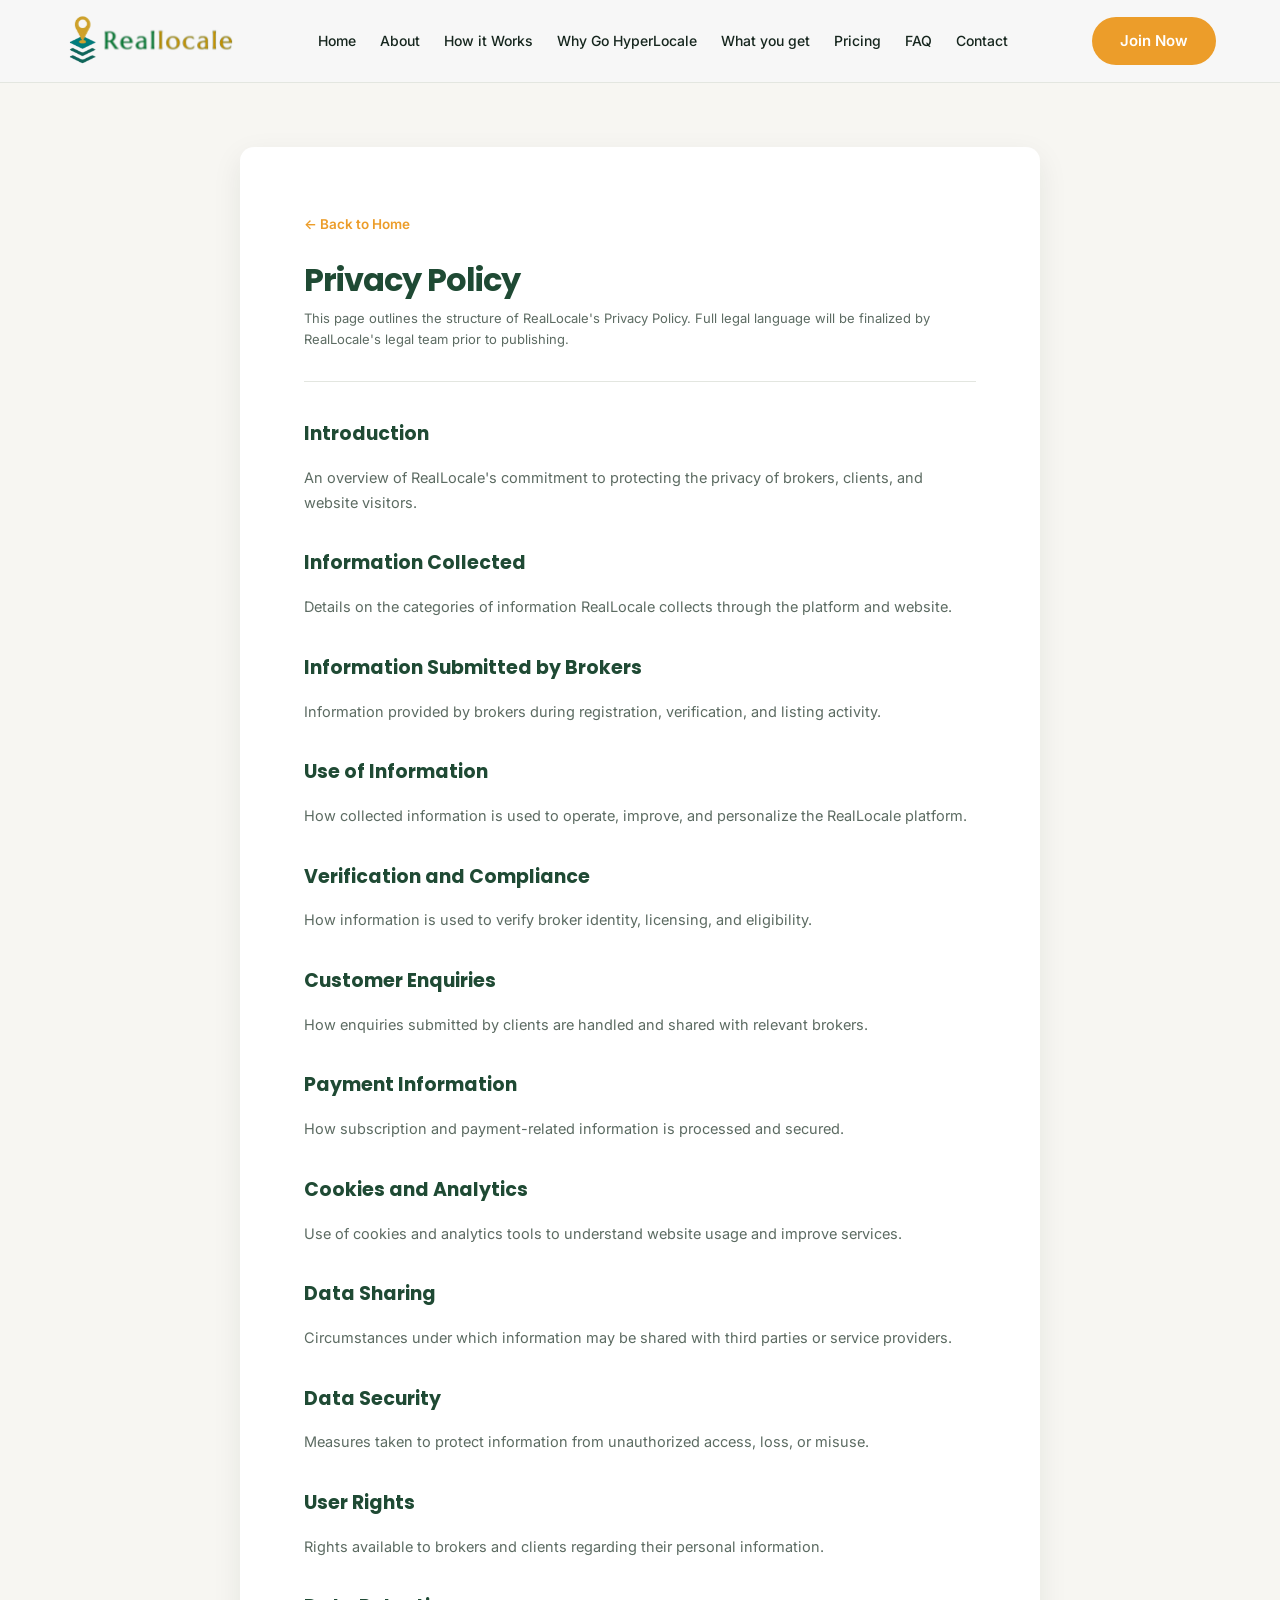
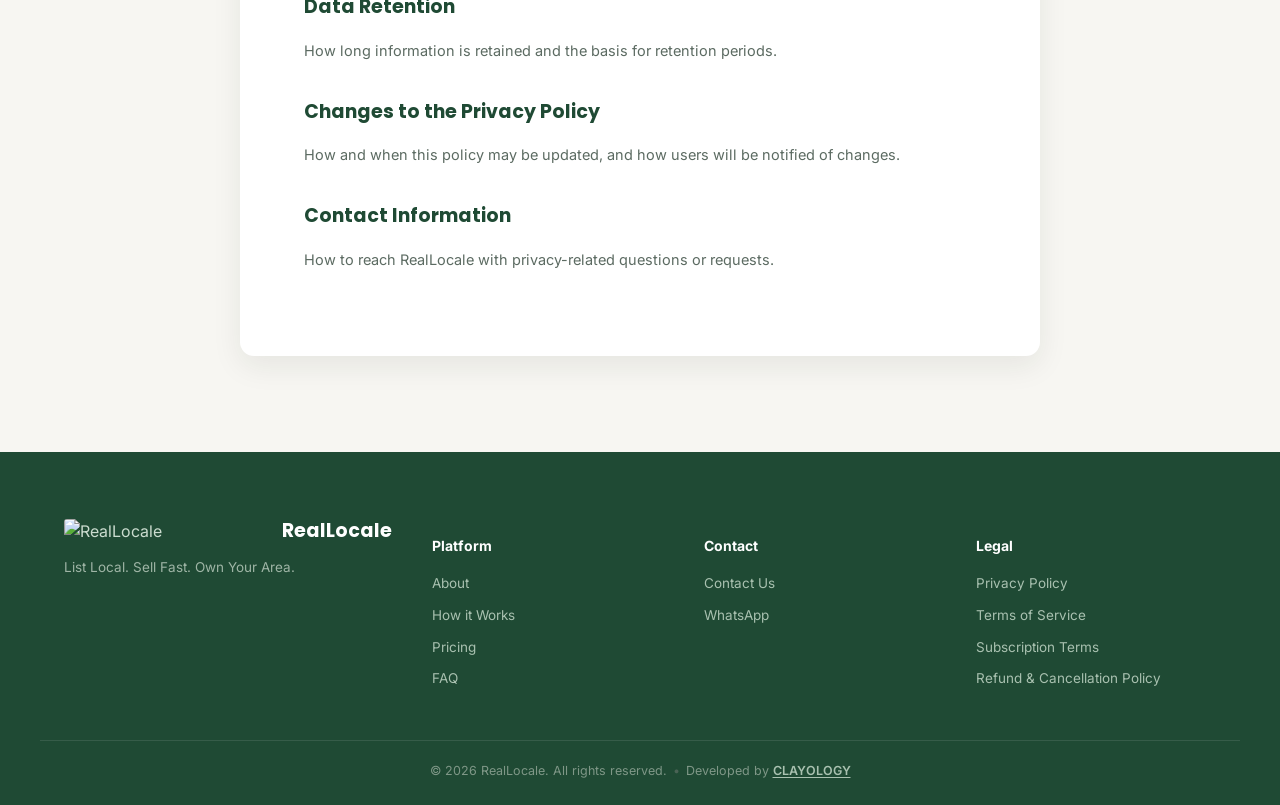
==== privacy-policy.html @ 323b7970 "add" ====
<!DOCTYPE html>
<html lang="en">

<head>
  <meta charset="UTF-8" />
  <meta name="viewport" content="width=device-width, initial-scale=1.0" />
  <title>Privacy Policy — RealLocale</title>
  <link rel="icon" href="assets/logo-mark.png" />
  <link rel="preconnect" href="https://fonts.googleapis.com">
  <link rel="preconnect" href="https://fonts.gstatic.com" crossorigin>
  <link
    href="https://fonts.googleapis.com/css2?family=Poppins:wght@500;600;700;800&family=Inter:wght@400;500;600;700&display=swap"
    rel="stylesheet">
  <link rel="stylesheet" href="css/style.css" />
</head>

<body>

  <header class="site-header">
    <div class="container header-inner">
      <a href="index.html" class="logo">
        <img src="assets/logo-mark.svg" alt="RealLocale" />
      </a>

      <nav class="main-nav" id="mainNav">
        <a href="index.html">Home</a>
        <a href="index.html#about">About</a>
        <a href="index.html#how-it-works">How it Works</a>
        <a href="index.html#why-hyperlocale">Why Go HyperLocale</a>
        <a href="index.html#what-you-get">What you get</a>
        <a href="index.html#pricing">Pricing</a>
        <a href="index.html#faq">FAQ</a>
        <a href="index.html#contact">Contact</a>
      </nav>

      <div class="header-actions">
        <a href="index.html#lead-form" class="btn btn-primary">Join Now</a>
        <button class="nav-toggle" id="navToggle" aria-label="Toggle menu">
          <span></span><span></span><span></span>
        </button>
      </div>
    </div>
  </header>

  <section class="legal-page">
    <div class="container">
      <a href="index.html" class="legal-back">← Back to Home</a>
      <h1>Privacy Policy</h1>
      <p class="updated">This page outlines the structure of RealLocale's Privacy Policy. Full legal language will be
        finalized by RealLocale's legal team prior to publishing.</p>

      <h2>Introduction</h2>
      <p>An overview of RealLocale's commitment to protecting the privacy of brokers, clients, and website visitors.</p>

      <h2>Information Collected</h2>
      <p>Details on the categories of information RealLocale collects through the platform and website.</p>

      <h2>Information Submitted by Brokers</h2>
      <p>Information provided by brokers during registration, verification, and listing activity.</p>

      <h2>Use of Information</h2>
      <p>How collected information is used to operate, improve, and personalize the RealLocale platform.</p>

      <h2>Verification and Compliance</h2>
      <p>How information is used to verify broker identity, licensing, and eligibility.</p>

      <h2>Customer Enquiries</h2>
      <p>How enquiries submitted by clients are handled and shared with relevant brokers.</p>

      <h2>Payment Information</h2>
      <p>How subscription and payment-related information is processed and secured.</p>

      <h2>Cookies and Analytics</h2>
      <p>Use of cookies and analytics tools to understand website usage and improve services.</p>

      <h2>Data Sharing</h2>
      <p>Circumstances under which information may be shared with third parties or service providers.</p>

      <h2>Data Security</h2>
      <p>Measures taken to protect information from unauthorized access, loss, or misuse.</p>

      <h2>User Rights</h2>
      <p>Rights available to brokers and clients regarding their personal information.</p>

      <h2>Data Retention</h2>
      <p>How long information is retained and the basis for retention periods.</p>

      <h2>Changes to the Privacy Policy</h2>
      <p>How and when this policy may be updated, and how users will be notified of changes.</p>

      <h2>Contact Information</h2>
      <p>How to reach RealLocale with privacy-related questions or requests.</p>
    </div>
  </section>

  <footer class="site-footer">
    <div class="container footer-grid">
      <div class="footer-brand">
        <div class="footer-brand-mark"><img src="assets/logo-mark.png" alt="RealLocale"
            class="footer-logo" /><span>RealLocale</span></div>
        <p>List Local. Sell Fast. Own Your Area.</p>
      </div>
      <div class="footer-col">
        <h4>Platform</h4>
        <a href="index.html#about">About</a>
        <a href="index.html#how-it-works">How it Works</a>
        <a href="index.html#pricing">Pricing</a>
        <a href="index.html#faq">FAQ</a>
      </div>
      <div class="footer-col">
        <h4>Contact</h4>
        <a href="index.html#contact">Contact Us</a>
        <a href="https://wa.me/" target="_blank" rel="noopener">WhatsApp</a>
      </div>
      <div class="footer-col">
        <h4>Legal</h4>
        <a href="privacy-policy.html">Privacy Policy</a>
        <a href="terms-of-service.html">Terms of Service</a>
        <a href="subscription-terms.html">Subscription Terms</a>
        <a href="refund-cancellation.html">Refund &amp; Cancellation Policy</a>
      </div>
    </div>
    <div class="container footer-bottom">
      <p>© 2026 RealLocale. All rights reserved.</p>
      <p class="dev-credit">Developed by <a href="https://www.clayologyworks.in" target="_blank"
          rel="noopener">CLAYOLOGY</a></p>
    </div>
  </footer>

  <script src="js/script.js"></script>
</body>

</html>
---- css/style.css ----
/* ===== Tokens ===== */
:root {
  --green-dark: #1f4a34;
  --green: #2e6b4a;
  --green-light: #5a9e7a;
  --gold: #ec9d2a;
  --gold-light: #e8b93a;
  --cream: #f7f6f2;
  --white: #ffffff;
  --text: #16261e;
  --muted: #5c6b62;
  --border: #e3e6e0;
  --radius: 14px;
  --shadow: 0 10px 30px rgba(22, 38, 30, 0.08);
  --font-head: 'Poppins', sans-serif;
  --font-body: 'Inter', sans-serif;
}

*,
*::before,
*::after {
  box-sizing: border-box;
}

html {
  scroll-behavior: smooth;
}

body {
  margin: 0;
  font-family: var(--font-body);
  color: var(--text);
  background: var(--white);
  line-height: 1.6;
}

img {
  max-width: 100%;
  display: block;
}

a {
  text-decoration: none;
  color: inherit;
}

ul {
  list-style: none;
  margin: 0;
  padding: 0;
}

h1,
h2,
h3 {
  font-family: var(--font-head);
  line-height: 1.25;
  margin: 0 0 16px;
  font-weight: 700;
}

p {
  margin: 0 0 12px;
}

.container {
  width: 100%;
  max-width: 1200px;
  margin: 0 auto;
  padding: 0 24px;
}

.text-gold {
  color: var(--gold);
}

/* ===== Buttons ===== */
.btn {
  display: inline-flex;
  align-items: center;
  justify-content: center;
  padding: 10px 26px;
  border-radius: 999px;
  font-weight: 600;
  font-size: 15px;
  cursor: pointer;
  border: 2px solid transparent;
  transition: all .2s ease;
  white-space: nowrap;
  font-family: var(--font-body);
}

.btn-primary {
  background: var(--gold);
  color: var(--white);
}

.btn-primary:hover {
  background: var(--gold-light);
  transform: translateY(-2px);
}

.btn-outline-light {
  border-color: rgba(255, 255, 255, .5);
  color: #fff;
}

.btn-outline-light:hover {
  background: rgba(255, 255, 255, .12);
}

.btn-outline-dark {
  border-color: var(--green-dark);
  color: var(--green-dark);
}

.btn-outline-dark:hover {
  background: var(--green-dark);
  color: #fff;
}

.btn.full {
  width: 100%;
}

/* ===== Header ===== */
.site-header {
  position: sticky;
  top: 0;
  z-index: 100;
  background: rgb(247 247 247);
  backdrop-filter: blur(10px);
  border-bottom: 1px solid var(--border);
}


.stars {
  color: var(--gold);
  letter-spacing: 2px;
  font-size: 19px;
}

.rating {
  display: flex;
  align-items: center;
  gap: 10px;
  font-size: 13.5px;
  color: var(--text-muted);
}

.header-inner {
  display: flex;
  align-items: center;
  justify-content: space-between;
  padding: 14px 24px;
  gap: 20px;
}

.logo {
  display: flex;
  align-items: center;
  gap: 10px;
}

.logo img {
  width: 170px;
}

.logo span {
  font-family: var(--font-head);
  font-weight: 700;
  font-size: 20px;
  color: var(--green-dark);
}

.main-nav {
  display: flex;
  gap: 24px;
  flex-wrap: wrap;
}

.main-nav a {
  font-size: 14px;
  font-weight: 500;
  color: var(--text);
  transition: color .2s;
}

.main-nav a:hover {
  color: var(--gold);
}

.header-actions {
  display: flex;
  align-items: center;
  gap: 16px;
}

.nav-toggle {
  display: none;
  flex-direction: column;
  gap: 5px;
  background: none;
  border: none;
  cursor: pointer;
  padding: 6px;
}

.nav-toggle span {
  width: 24px;
  height: 2px;
  background: var(--green-dark);
  border-radius: 2px;
}

/* ===== Hero ===== */
.hero {
  background: linear-gradient(135deg, var(--green-dark) 0%, var(--green) 60%, var(--green-light) 130%);
  color: #fff;
  padding: 72px 0 90px;
  overflow: hidden;
}

.hero-inner {
  display: grid;
  grid-template-columns: 1.1fr .9fr;
  gap: 56px;
  align-items: center;
}

.badge {
  display: inline-block;
  background: rgba(209, 160, 19, .16);
  color: var(--gold-light);
  border: 1px solid rgba(209, 160, 19, .4);
  padding: 8px 16px;
  border-radius: 999px;
  font-size: 13px;
  font-weight: 600;
  margin-bottom: 20px;
}

.hero h1 {
  font-size: 44px;
  font-weight: 800;
  color: #fff;
  margin-bottom: 20px;
}

.hero-lead {
  font-size: 16.5px;
  color: #e4ecE7;
  margin-bottom: 10px;
}

.hero-sub {
  font-size: 14.5px;
  color: #c4d3c9;
  margin-bottom: 22px;
}

.hero-points {
  display: flex;
  flex-wrap: wrap;
  gap: 16px 24px;
  margin-top: 19px;
  margin-bottom: 32px;
}

.hero-points li {
  display: flex;
  align-items: center;
  gap: 10px;
  font-size: 14px;
  color: #dbe8de;
}

.check {
  width: 20px;
  height: 20px;
  flex-shrink: 0;
  background: var(--gold);
  color: #fff;
  border-radius: 50%;
  display: flex;
  align-items: center;
  justify-content: center;
  font-size: 12px;
  font-weight: 700;
}

.hero-cta {
  display: flex;
  gap: 16px;
  flex-wrap: wrap;
  margin-bottom: 26px;
}

/* Hero visual */
.hero-visual {
  display: flex;
  justify-content: center;
}

.zone-card {
  position: relative;
  width: 340px;
  height: 340px;
  display: flex;
  align-items: center;
  justify-content: center;
}

.zone-ring {
  position: absolute;
  border: 2px dashed rgba(232, 185, 58, .5);
  border-radius: 50%;
}

@keyframes spin {
  from {
    transform: rotate(0deg);
  }

  to {
    transform: rotate(360deg);
  }
}

@keyframes spin-reverse {
  from {
    transform: rotate(0deg);
  }

  to {
    transform: rotate(-360deg);
  }
}

.ring-1 {
  width: 340px;
  height: 340px;
  animation: spin 30s linear infinite;
}

.ring-2 {
  width: 220px;
  height: 220px;
  animation: spin-reverse 20s linear infinite;
}

.zone-pin {
  position: relative;
  z-index: 2;
  width: 140px;
  height: 140px;
  border-radius: 50%;
  background: #f7f7f7;
  overflow: hidden;
  display: flex;
  align-items: center;
  justify-content: center;
  box-shadow: 0 20px 40px rgba(0, 0, 0, .25);
  padding: 16px;
}

.zone-pin img {
  width: 100%;
  height: 100%;
  object-fit: contain;
}

.float-card {
  position: absolute;
  background: #fff;
  color: var(--green-dark);
  font-size: 12px;
  font-weight: 600;
  padding: 8px 14px;
  border-radius: 50px;
  box-shadow: var(--shadow);
}

.fc-1 {
  top: 10px;
  right: 0;
}

.fc-2 {
  bottom: 10px;
  left: 0;
}

/* ===== Lead form section ===== */
.lead-form-section {
  padding: 72px 0;
  background: var(--cream);
}

.lead-inner {
  display: grid;
  grid-template-columns: .9fr 1.1fr;
  gap: 48px;
  align-items: flex-start;
}

.lead-copy {
  position: sticky;
  top: 93px;
}

.lead-copy h2 {
  font-size: 28px;
  color: var(--green-dark);
}

.lead-copy p {
  color: var(--muted);
}

.fine-print {
  font-size: 12.5px;
  color: #8a988f;
}

.lead-form {
  background: #fff;
  padding: 32px;
  border-radius: var(--radius);
  box-shadow: var(--shadow);
}

.form-grid {
  display: grid;
  grid-template-columns: 1fr 1fr;
  gap: 16px;
  margin-bottom: 20px;
}

.form-field {
  display: flex;
  flex-direction: column;
  gap: 6px;
}

.form-field.full {
  grid-column: 1 / -1;
}

.form-field label {
  font-size: 13px;
  font-weight: 600;
  color: var(--text);
}

.form-field input,
.form-field textarea {
  padding: 11px 14px;
  border: 1px solid var(--border);
  border-radius: 8px;
  font-family: var(--font-body);
  font-size: 14px;
  color: var(--text);
  background: #fbfbfa;
}

.form-field input:focus,
.form-field textarea:focus {
  outline: 2px solid var(--gold-light);
  border-color: var(--gold);
}

.form-success {
  display: none;
  margin-top: 14px;
  padding: 12px 16px;
  background: #e9f6ee;
  color: var(--green-dark);
  border-radius: 8px;
  font-size: 13.5px;
  text-align: center;
}

.form-success.show {
  display: block;
}

/* ===== Section titles ===== */
.section-title {
  font-size: 32px;
  font-weight: 700;
  color: var(--green-dark);
}

.section-title.center {
  text-align: center;
  max-width: 760px;
  margin-left: auto;
  margin-right: auto;
}

.section-sub {
  color: var(--muted);
  font-size: 15px;
  max-width: 740px;
  margin: 0 auto 32px;
}

.section-sub11 {
  justify-content: center;
}

.section-sub11 li {
  color: var(--muted);
}

.section-sub.center {
  text-align: center;
}

.section-sub.small {
  margin-top: 24px;
  margin-bottom: 0;
  font-size: 13px;
}

.eyebrow {
  color: var(--green);
  font-weight: 700;
  font-size: 13px;
  letter-spacing: 1px;
  text-transform: uppercase;
  display: block;
  margin-bottom: 8px;
}

.eyebrow.center {
  text-align: center;
}

/* ===== Problem Redesign (Replacing About) ===== */
.problem-redesign {
  padding: 80px 0;
  background: #f4f6f8;
}

.problem-redesign-inner {
  display: grid;
  grid-template-columns: 1fr 1fr;
  gap: 40px;
  align-items: flex-start;
}

.problem-redesign-copy h2 {
  font-size: 38px;
  color: var(--text);
  margin-bottom: 24px;
  line-height: 1.2;
}

.problem-redesign-copy p {
  color: #4a5568;
  font-size: 16px;
  margin-bottom: 20px;
}

.problem-redesign-copy .sub-text {
  color: #718096;
  font-size: 15px;
}

.problem-callout {
  border-left: 4px solid var(--green);
  padding: 24px;
  border-radius: 8px;
  margin-top: 32px;
  box-shadow: 0 4px 6px rgba(0, 0, 0, 0.02);
}

.problem-callout p {
  margin: 0;
  color: var(--text);
  font-weight: 500;
  font-size: 15px;
}

.problem-cards-grid {
  display: grid;
  grid-template-columns: 1fr 1fr;
  gap: 16px;
}

.problem-card {
  background: #fff;
  padding: 20px;
  border-radius: 12px;
  box-shadow: 0 4px 10px rgba(0, 0, 0, 0.02);
  display: flex;
  flex-direction: column;
  align-items: flex-start;
}

.problem-card p {
  margin: 0;
  font-size: 14px;
  font-weight: 500;
  color: var(--text);
  line-height: 1.4;
}

.problem-card .problem-icon {
  width: 32px;
  height: 32px;
  background: var(--green);
  color: #fff;
  border-radius: 6px;
  display: flex;
  align-items: center;
  justify-content: center;
  font-size: 14px;
  font-weight: 700;
  margin-bottom: 12px;
}

.problem-card .problem-icon::after {
  content: "✕";
}

@media (max-width: 992px) {
  .problem-redesign-inner {
    grid-template-columns: 1fr;
  }
}

@media (max-width: 576px) {
  .problem-cards-grid {
    grid-template-columns: 1fr;
  }
}

/* ===== Benefits ===== */
.benefits {
  padding: 80px 0;
  background: var(--cream);
}

.benefits-grid {
  display: grid;
  grid-template-columns: repeat(2, 1fr);
  gap: 24px;
}

.benefit-card {
  background: #fff;
  border-radius: var(--radius);
  padding: 32px;
  box-shadow: var(--shadow);
}

.benefit-num {
  font-family: var(--font-head);
  font-size: 14px;
  font-weight: 800;
  color: var(--gold);
}

.benefit-card h3 {
  font-size: 19px;
  margin-top: 8px;
  color: var(--green-dark);
}

.benefit-card p {
  color: var(--muted);
  font-size: 14.5px;
}

/* ===== Problem ===== */
.problem {
  padding: 80px 0;
  background: var(--green-dark);
  color: #fff;
}

.problem-inner {
  max-width: 800px;
  margin: 0 auto;
}

.problem-copy h2 {
  color: #fff;
  font-size: 30px;
}

.problem-copy>p {
  color: #cbdccf;
}

.cross-list {
  display: grid;
  grid-template-columns: 1fr 1fr;
  gap: 6px 24px;
  margin: 20px 0 24px;
}

.cross-list li {
  position: relative;
  padding: 8px 0 8px 26px;
  font-size: 14px;
  color: #c1d4c6;
  border-bottom: 1px solid rgba(255, 255, 255, .08);
}

.cross-list li::before {
  content: "✕";
  position: absolute;
  left: 0;
  color: #e07a7a;
}

.callout {
  font-size: 16px;
  font-weight: 600;
  color: var(--gold-light);
  border-left: 3px solid var(--gold);
  padding-left: 16px;
}

/* ===== How it works ===== */
.how-it-works {
  padding: 80px 0;
  background: #fff;
}

.steps-grid {
  display: grid;
  grid-template-columns: repeat(4, 1fr);
  gap: 24px;
}

.step-card {
  background: var(--cream);
  border-radius: var(--radius);
  padding: 28px;
  text-align: center;
}

.step-num {
  width: 44px;
  height: 44px;
  background: var(--green-dark);
  color: var(--white);
  border-radius: 50%;
  display: flex;
  align-items: center;
  justify-content: center;
  font-family: var(--font-head);
  font-weight: 700;
  font-size: 18px;
  margin: 0 auto 16px;
}

.step-card h3 {
  font-size: 16.5px;
  color: var(--green-dark);
}

.step-card p {
  color: var(--muted);
  font-size: 13.5px;
}

/* ===== Who it's for ===== */
.who-for {
  padding: 80px 0;
  background: var(--cream);
}

.who-grid {
  display: grid;
  grid-template-columns: repeat(4, 1fr);
  gap: 24px;
}

.who-card {
  background: #fff;
  border-radius: var(--radius);
  padding: 28px;
  text-align: center;
  box-shadow: var(--shadow);
}

.who-icon {
  font-size: 28px;
  margin-bottom: 12px;
}

.who-card h3 {
  font-size: 16px;
  color: var(--green-dark);
}

.who-card p {
  color: var(--muted);
  font-size: 13.5px;
}

/* ===== Why hyperlocal ===== */
.hyperlocal-why {
  padding: 80px 0;
  background: #fff;
}

.stats-grid {
  display: grid;
  grid-template-columns: repeat(3, 1fr);
  gap: 24px;
  margin-bottom: 48px;
}

.stat-card {
  background: var(--green-dark);
  color: #fff;
  border-radius: var(--radius);
  padding: 32px;
  text-align: center;
}

.stat-card .stat-num {
  font-family: var(--font-head);
  font-size: 36px;
  font-weight: 800;
  color: var(--gold-light);
}

.stat-card .stat-label {
  font-size: 13.5px;
  color: #cbdccf;
  margin-top: 8px;
}

.reason-grid {
  display: grid;
  grid-template-columns: repeat(2, 1fr);
  gap: 24px;
}

.reason-card {
  border: 1px solid var(--border);
  border-radius: var(--radius);
  padding: 26px;
}

.reason-card h3 {
  font-size: 16.5px;
  color: var(--green-dark);
}

.reason-card p {
  color: var(--muted);
  font-size: 14px;
}

/* ===== Features ===== */
.features {
  padding: 80px 0;
  background: var(--cream);
}

.features-grid {
  display: grid;
  grid-template-columns: repeat(3, 1fr);
  gap: 24px;
}

.feature-card {
  background: #fff;
  border-radius: var(--radius);
  padding: 28px;
  transition: .2s;
  box-shadow: var(--shadow);
}

.feature-card:hover {
  transform: translateY(-4px);
}

.feature-icon {
  font-size: 26px;
  margin-bottom: 12px;
}

.feature-card h3 {
  font-size: 16.5px;
  color: var(--green-dark);
}

.feature-card p {
  color: var(--muted);
  font-size: 13.5px;
}

/* ===== Pricing ===== */
.pricing {
  padding: 80px 0;
  background: #fff;
}

.price-single {
  display: flex;
  justify-content: center;
  margin-bottom: 20px;
}

.price-card {
  border: 2px solid var(--gold);
  border-radius: var(--radius);
  padding: 40px;
  max-width: 420px;
  width: 100%;
  position: relative;
  box-shadow: 0 20px 40px rgba(209, 160, 19, .15);
}

.ribbon {
  position: absolute;
  top: -14px;
  left: 50%;
  transform: translateX(-50%);
  background: var(--gold);
  color: #fff;
  font-size: 11px;
  font-weight: 700;
  padding: 6px 16px;
  border-radius: 999px;
}

.price-card h3 {
  font-size: 19px;
  color: var(--green-dark);
  text-align: center;
}

.price {
  font-family: var(--font-head);
  font-size: 42px;
  font-weight: 800;
  color: var(--green-dark);
  text-align: center;
  margin-bottom: 20px;
}

.price span {
  font-size: 16px;
  font-weight: 500;
  color: var(--muted);
}

.price-card ul {
  margin-bottom: 20px;
}

.price-card li {
  font-size: 14.5px;
  padding: 7px 0;
  color: var(--text);
}

.price-note-text {
  color: var(--muted);
  font-size: 13.5px;
  text-align: center;
  margin-bottom: 20px;
}

/* ===== FAQ ===== */
.faq {
  padding: 80px 0;
  background: var(--cream);
}

.faq-tabs {
  display: flex;
  flex-wrap: wrap;
  gap: 10px;
  justify-content: center;
  margin-bottom: 36px;
}

.faq-tab {
  border: 1px solid var(--border);
  background: #fff;
  padding: 9px 18px;
  border-radius: 999px;
  font-size: 13.5px;
  font-weight: 500;
  cursor: pointer;
  font-family: var(--font-body);
}

.faq-tab.active {
  background: var(--green-dark);
  color: #fff;
  border-color: var(--green-dark);
}

.faq-panel {
  display: none;
  max-width: 760px;
  margin: 0 auto;
}

.faq-panel.active {
  display: block;
}

.faq-item {
  background: #fff;
  border-radius: 12px;
  margin-bottom: 12px;
  overflow: hidden;
  border: 1px solid var(--border);
}

.faq-q {
  width: 100%;
  text-align: left;
  background: none;
  border: none;
  padding: 18px 22px;
  font-size: 15px;
  font-weight: 600;
  font-family: var(--font-body);
  cursor: pointer;
  display: flex;
  justify-content: space-between;
  align-items: center;
  color: var(--text);
}

.faq-q::after {
  content: "+";
  font-size: 20px;
  color: var(--gold);
  transition: .2s;
}

.faq-item.open .faq-q::after {
  content: "−";
}

.faq-a {
  max-height: 0;
  overflow: hidden;
  transition: max-height .25s ease;
  padding: 0 22px;
}

.faq-item.open .faq-a {
  padding-bottom: 18px;
}

.faq-a p {
  color: var(--muted);
  font-size: 14px;
  margin: 0;
}

/* ===== CTA banner ===== */
.cta-banner {
  background: var(--green-dark);
  color: #fff;
  padding: 64px 0;
}

.cta-banner-inner {
  display: flex;
  justify-content: space-between;
  align-items: center;
  gap: 32px;
  flex-wrap: wrap;
}

.cta-banner h2 {
  color: #fff;
  font-size: 28px;
  max-width: 480px;
}

.cta-banner p {
  color: #cbdccf;
  margin: 0;
}

.cta-banner-actions {
  display: flex;
  gap: 16px;
  flex-wrap: wrap;
}

/*  Contact  */
.contact {
  padding: 80px 0;
  background: #fff;
}

.contact-inner {
  display: grid;
  grid-template-columns: .8fr 1.2fr;
  gap: 48px;
  align-items: flex-start;
}

.contact-copy h2 {
  font-size: 28px;
  color: var(--green-dark);
}

.contact-copy p {
  color: var(--muted);
}

.contact-details {
  margin-top: 32px;
  display: flex;
  flex-direction: column;
  gap: 20px;
}

.contact-detail {
  display: flex;
  align-items: flex-start;
  gap: 16px;
}

.contact-icon {
  font-size: 22px;
  background: var(--cream);
  width: 44px;
  height: 44px;
  display: flex;
  align-items: center;
  justify-content: center;
  border-radius: 50%;
  color: var(--gold);
}

.contact-detail-text strong {
  display: block;
  color: var(--green-dark);
  font-size: 15px;
  margin-bottom: 2px;
}

.contact-detail-text span {
  color: var(--muted);
  font-size: 14.5px;
}

.contact-form {
  background: var(--cream);
  padding: 32px;
  border-radius: var(--radius);
}

/* ===== Legal Pages ===== */
.legal-page {
  padding: 120px 0 80px;
  background: var(--cream);
  min-height: calc(100vh - 300px);
}

.legal-page .container {
  max-width: 800px;
  background: var(--white);
  padding: 64px;
  border-radius: var(--radius);
  box-shadow: var(--shadow);
}

.legal-back {
  display: inline-block;
  font-size: 14px;
  font-weight: 600;
  color: var(--gold);
  margin-bottom: 24px;
  text-decoration: none;
  transition: 0.2s ease;
}

.legal-back:hover {
  color: var(--green-dark);
  transform: translateX(-4px);
}

.legal-page h1 {
  font-size: 42px;
  color: var(--green-dark);
  margin-bottom: 16px;
  letter-spacing: -1px;
}

.legal-page .updated {
  font-size: 15px;
  color: var(--muted);
  margin-bottom: 48px;
  padding-bottom: 32px;
  border-bottom: 1px solid var(--border);
  line-height: 1.6;
}

.legal-page h2 {
  font-size: 24px;
  color: var(--green-dark);
  margin-top: 48px;
  margin-bottom: 20px;
}

.legal-page p {
  color: var(--text);
  line-height: 1.7;
  margin-bottom: 20px;
  font-size: 16px;
}

/* ===== Footer ===== */
.site-footer {
  background: var(--green-dark);
  color: #cbdccf;
  padding: 64px 0 24px;
}

.footer-grid {
  display: grid;
  grid-template-columns: 1.4fr 1fr 1fr 1fr;
  gap: 32px;
  padding-bottom: 40px;
  border-bottom: 1px solid rgba(255, 255, 255, .1);
}

.footer-brand-mark {
  display: flex;
  align-items: center;
  gap: 10px;
  margin-bottom: 10px;
}

.footer-brand-mark img {
  border-radius: 3px;
}

.footer-logo {
  width: 208px;
}

.footer-brand-mark span {
  font-family: var(--font-head);
  font-weight: 700;
  font-size: 19px;
  color: #fff;
}

.footer-brand p {
  color: #9fb5a6;
  font-size: 13.5px;
}

.footer-col h4 {
  color: #fff;
  font-size: 14px;
  margin-bottom: 16px;
}

.footer-col a {
  display: block;
  font-size: 13.5px;
  color: #a9c1b0;
  margin-bottom: 10px;
}

.footer-col p {
  font-size: 13.5px;
  color: #a9c1b0;
  margin-bottom: 12px;
  line-height: 1.4;
}

.footer-col p strong {
  color: #fff;
  font-weight: 500;
  display: block;
  margin-bottom: 4px;
}

.footer-col a:hover {
  color: var(--gold-light);
}

.footer-bottom {
  padding-top: 20px;
  text-align: center;
  font-size: 12.5px;
  color: #7f9787;
  display: flex;
  justify-content: center;
  gap: 6px;
  flex-wrap: wrap;
}

.footer-bottom p {
  margin: 0;
}

.dev-credit a {
  color: #a9c1b0;
  font-weight: 600;
  text-decoration: underline;
  text-underline-offset: 2px;
}

.dev-credit a:hover {
  color: var(--gold-light);
}

.footer-bottom p:not(:last-child)::after {
  content: "•";
  margin-left: 6px;
  color: #4a6355;
}

/* ===== Legal pages ===== */
.legal-page {
  padding: 64px 0 96px;
}

.legal-page h1 {
  font-size: 32px;
  color: var(--green-dark);
  margin-bottom: 8px;
}

.legal-page .updated {
  color: var(--muted);
  font-size: 13px;
  margin-bottom: 40px;
}

.legal-page h2 {
  font-size: 19px;
  color: var(--green-dark);
  margin-top: 36px;
}

.legal-page p {
  color: var(--muted);
  font-size: 14.5px;
}

.legal-back {
  display: inline-block;
  margin-bottom: 24px;
  font-size: 13.5px;
  color: var(--gold);
  font-weight: 600;
}

/* ===== Responsive ===== */
@media (max-width:960px) {

  .hero-inner,
  .lead-inner,
  .about-inner,
  .contact-inner {
    grid-template-columns: 1fr;
  }

  .hero-visual {
    order: -1;
    margin-bottom: 20px;
  }

  .benefits-grid,
  .reason-grid,
  .features-grid,
  .stats-grid,
  .steps-grid,
  .who-grid {
    grid-template-columns: repeat(2, 1fr);
  }

  .footer-grid {
    grid-template-columns: 1fr 1fr;
  }

  .cross-list {
    grid-template-columns: 1fr;
  }
}

@media (max-width:720px) {
  .main-nav {
    position: absolute;
    top: 100%;
    left: 0;
    right: 0;
    background: #fff;
    flex-direction: column;
    padding: 20px 24px;
    gap: 16px;
    border-bottom: 1px solid var(--border);
    display: none;
  }

  .main-nav.open {
    display: flex;
  }

  .nav-toggle {
    display: flex;
  }

  .header-actions .btn-primary {
    display: none;
  }

  .hero h1 {
    font-size: 30px;
  }

  .form-grid {
    grid-template-columns: 1fr;
  }

  .benefits-grid,
  .reason-grid,
  .features-grid,
  .stats-grid,
  .steps-grid,
  .who-grid,
  .footer-grid {
    grid-template-columns: 1fr;

  }

  .footer-grid {
    grid-template-columns: 1fr;
    gap: 0px;

  }

  .cta-banner-inner {
    flex-direction: column;
    align-items: flex-start;
  }

  .zone-card {
    width: 260px;
    height: 260px;
  }

  .ring-1 {
    width: 260px;
    height: 260px;
  }

  .ring-2 {
    width: 170px;
    height: 170px;
  }

  .zone-pin {
    width: 110px;
    height: 110px;
  }

  .legal-page .container {
    padding: 32px 24px;
  }

  .legal-page h1 {
    font-size: 32px;
  }
}
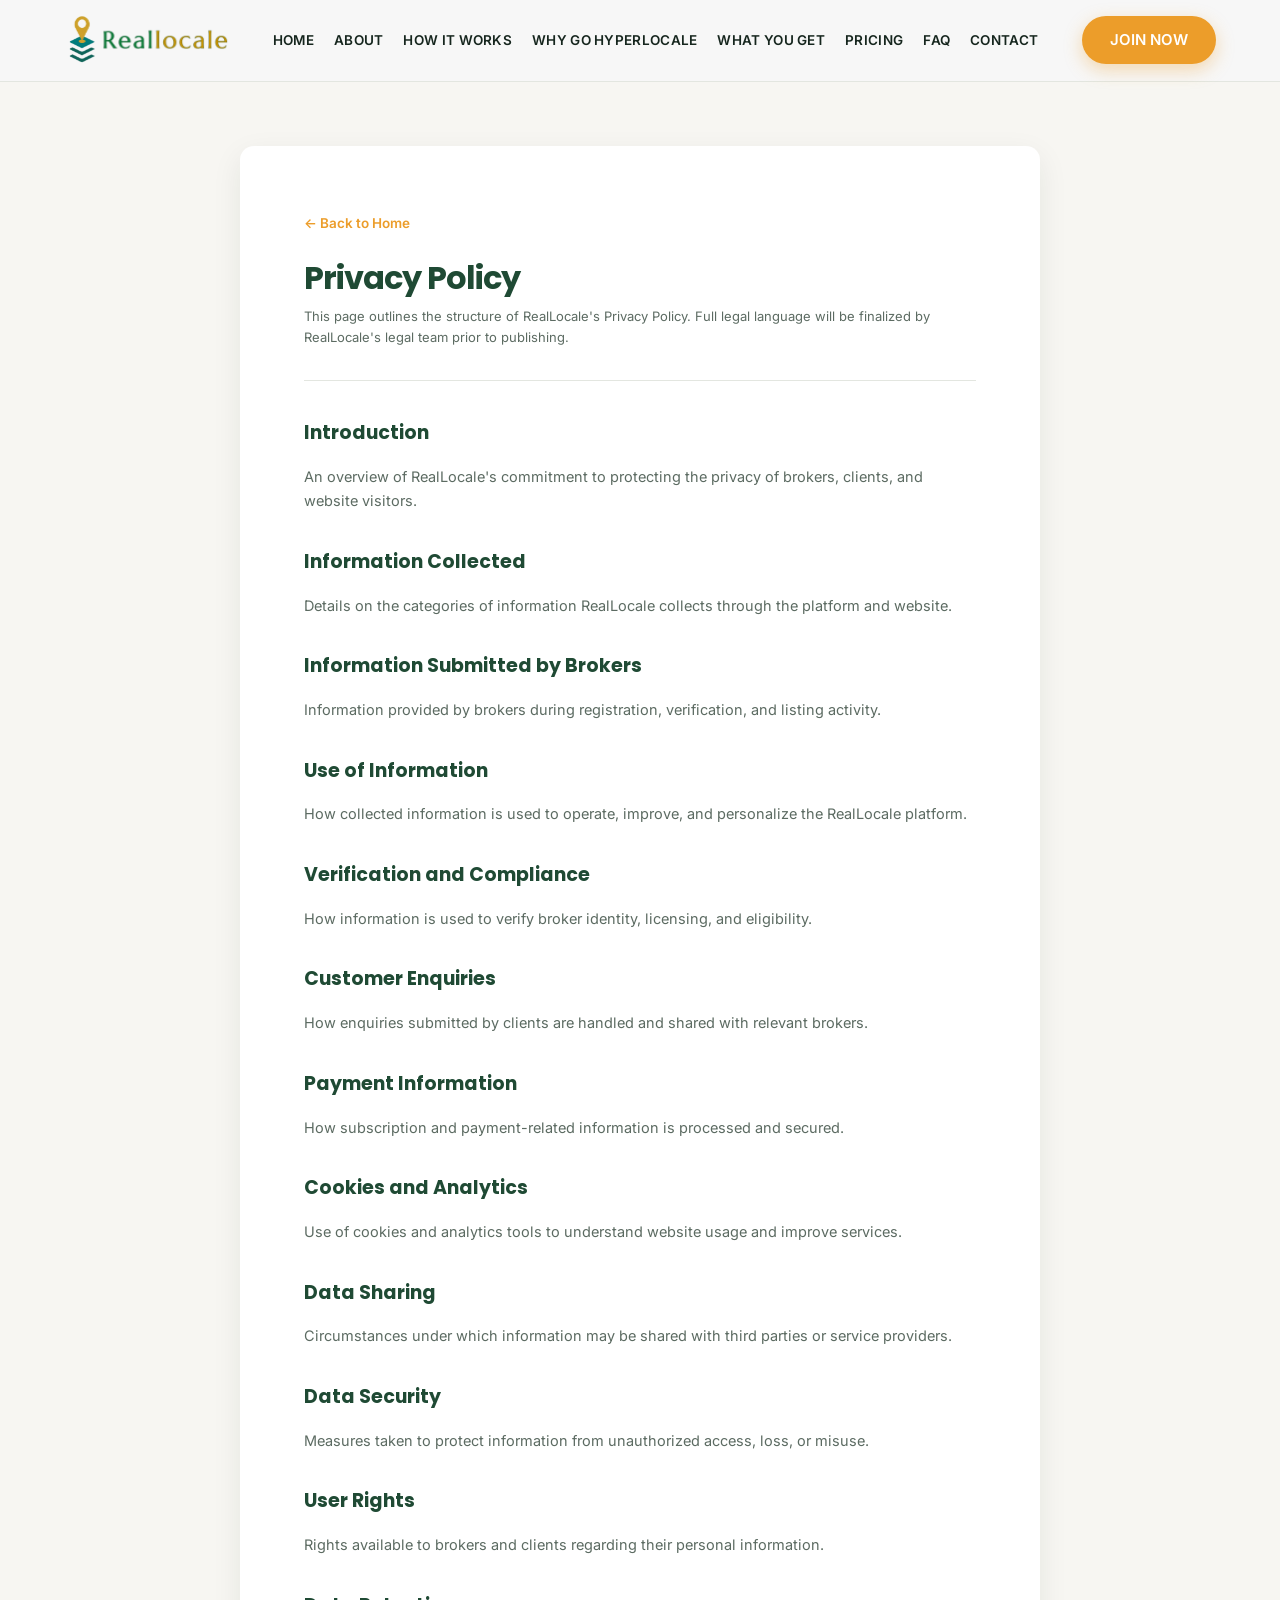
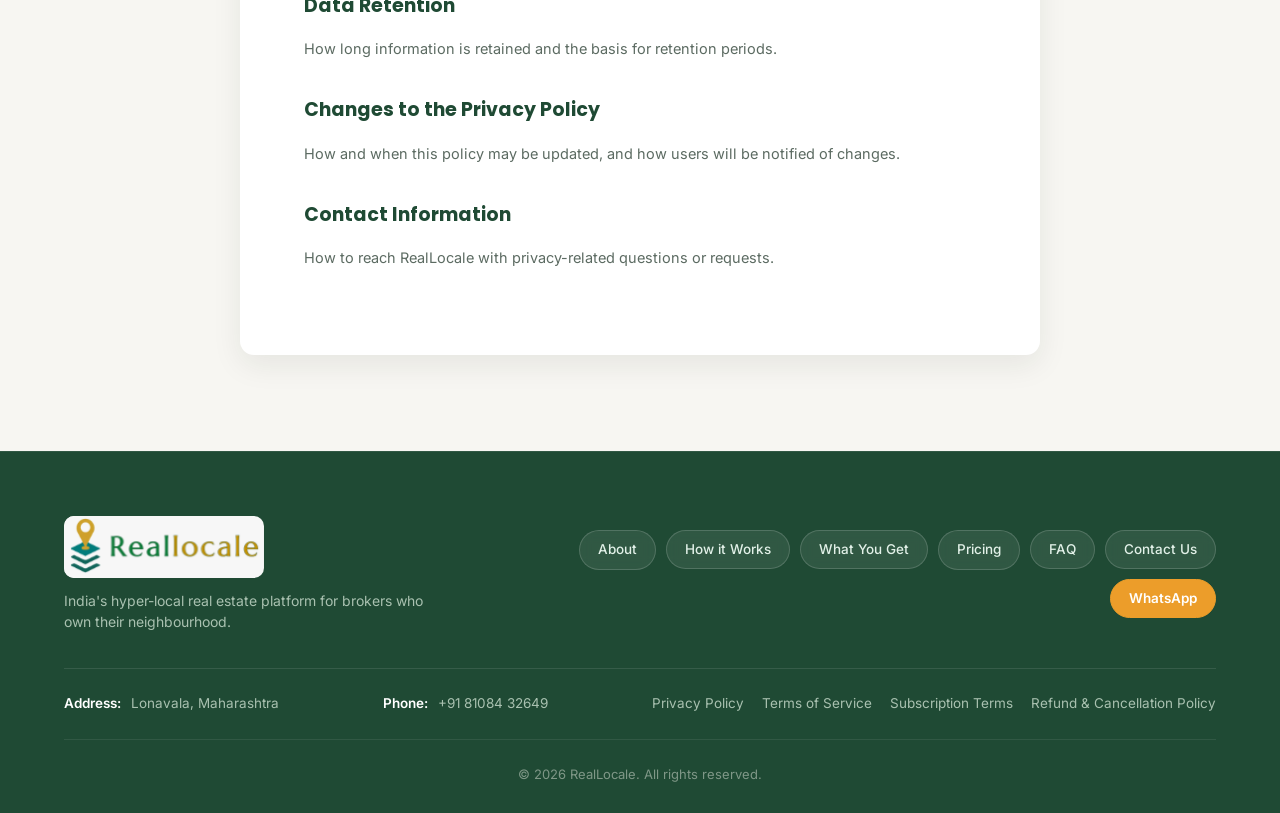
==== commit 736fa80c: "content chenj and design box" ====
--- a/privacy-policy.html
+++ b/privacy-policy.html
@@ -16,7 +16,8 @@
 
 <body>
 
-  <header class="site-header">
+  <!-- Header -->
+  <header class="site-header" id="top">
     <div class="container header-inner">
       <a href="index.html" class="logo">
         <img src="assets/logo-mark.svg" alt="RealLocale" />
@@ -93,37 +94,48 @@
     </div>
   </section>
 
+  <!-- Footer -->
   <footer class="site-footer">
-    <div class="container footer-grid">
-      <div class="footer-brand">
-        <div class="footer-brand-mark"><img src="assets/logo-mark.png" alt="RealLocale"
-            class="footer-logo" /><span>RealLocale</span></div>
-        <p>List Local. Sell Fast. Own Your Area.</p>
+    <div class="container">
+      <div class="footer-top-wrap">
+        <div class="footer-brand-block">
+          <img src="assets/footer-logo.svg" alt="RealLocale" class="footer-logo" />
+          <p class="footer-brand-tag">India's hyper-local real estate platform for brokers who own their neighbourhood.
+          </p>
+        </div>
+
+        <!-- Sleek Pill Links Navigation (Matching FAQ style) -->
+        <div class="footer-nav-pills">
+          <a href="index.html#about" class="footer-pill">About</a>
+          <a href="index.html#how-it-works" class="footer-pill">How it Works</a>
+          <a href="index.html#what-you-get" class="footer-pill">What You Get</a>
+          <a href="index.html#pricing" class="footer-pill">Pricing</a>
+          <a href="index.html#faq" class="footer-pill">FAQ</a>
+          <a href="index.html#contact" class="footer-pill">Contact Us</a>
+          <a href="https://wa.me/918108432649" target="_blank" rel="noopener"
+            class="footer-pill footer-pill-gold">WhatsApp</a>
+        </div>
       </div>
-      <div class="footer-col">
-        <h4>Platform</h4>
-        <a href="index.html#about">About</a>
-        <a href="index.html#how-it-works">How it Works</a>
-        <a href="index.html#pricing">Pricing</a>
-        <a href="index.html#faq">FAQ</a>
+
+      <!-- Contact Info & Legal Links Row -->
+      <div class="footer-middle-row">
+        <div class="footer-info-item">
+          <strong>Address:</strong> Lonavala, Maharashtra
+        </div>
+        <div class="footer-info-item">
+          <strong>Phone:</strong> +91 81084 32649
+        </div>
+        <div class="footer-legal-links">
+          <a href="privacy-policy.html">Privacy Policy</a>
+          <a href="terms-of-service.html">Terms of Service</a>
+          <a href="subscription-terms.html">Subscription Terms</a>
+          <a href="refund-cancellation.html">Refund &amp; Cancellation Policy</a>
+        </div>
       </div>
-      <div class="footer-col">
-        <h4>Contact</h4>
-        <a href="index.html#contact">Contact Us</a>
-        <a href="https://wa.me/" target="_blank" rel="noopener">WhatsApp</a>
+
+      <div class="footer-bottom">
+        <p>© 2026 RealLocale. All rights reserved.</p>
       </div>
-      <div class="footer-col">
-        <h4>Legal</h4>
-        <a href="privacy-policy.html">Privacy Policy</a>
-        <a href="terms-of-service.html">Terms of Service</a>
-        <a href="subscription-terms.html">Subscription Terms</a>
-        <a href="refund-cancellation.html">Refund &amp; Cancellation Policy</a>
-      </div>
-    </div>
-    <div class="container footer-bottom">
-      <p>© 2026 RealLocale. All rights reserved.</p>
-      <p class="dev-credit">Developed by <a href="https://www.clayologyworks.in" target="_blank"
-          rel="noopener">CLAYOLOGY</a></p>
     </div>
   </footer>
 
--- a/css/style.css
+++ b/css/style.css
@@ -1,4 +1,9 @@
-/* ===== Tokens ===== */
+* {
+  box-sizing: border-box;
+  margin: 0;
+  padding: 0;
+}
+
 :root {
   --green-dark: #1f4a34;
   --green: #2e6b4a;
@@ -16,18 +21,11 @@
   --font-body: 'Inter', sans-serif;
 }
 
-*,
-*::before,
-*::after {
-  box-sizing: border-box;
-}
-
 html {
   scroll-behavior: smooth;
 }
 
 body {
-  margin: 0;
   font-family: var(--font-body);
   color: var(--text);
   background: var(--white);
@@ -88,6 +86,7 @@
   transition: all .2s ease;
   white-space: nowrap;
   font-family: var(--font-body);
+  box-shadow: 0 6px 18px rgba(236, 157, 42, 0.35);
 }
 
 .btn-primary {
@@ -127,12 +126,13 @@
 .site-header {
   position: sticky;
   top: 0;
-  z-index: 100;
-  background: rgb(247 247 247);
-  backdrop-filter: blur(10px);
+  z-index: 1000;
+  background: #f7f7f7;
+  /* backdrop-filter: blur(12px); */
+  /* -webkit-backdrop-filter: blur(12px); */
   border-bottom: 1px solid var(--border);
-}
-
+  transition: all 0.3s ease;
+}
 
 .stars {
   color: var(--gold);
@@ -154,16 +154,20 @@
   justify-content: space-between;
   padding: 14px 24px;
   gap: 20px;
+  position: relative;
 }
 
 .logo {
   display: flex;
   align-items: center;
   gap: 10px;
+  flex-shrink: 0;
 }
 
 .logo img {
-  width: 170px;
+  width: 165px;
+  height: auto;
+  transition: width 0.3s ease;
 }
 
 .logo span {
@@ -175,49 +179,107 @@
 
 .main-nav {
   display: flex;
-  gap: 24px;
-  flex-wrap: wrap;
+  align-items: center;
+  gap: 20px;
+  flex-wrap: nowrap;
 }
 
 .main-nav a {
-  font-size: 14px;
-  font-weight: 500;
+  font-size: 13.5px;
+  font-weight: 600;
   color: var(--text);
-  transition: color .2s;
+  transition: all 0.2s ease;
+  text-transform: uppercase;
+  letter-spacing: 0.3px;
+  position: relative;
+  padding: 4px 0;
+  white-space: nowrap;
+}
+
+.main-nav a::after {
+  content: '';
+  position: absolute;
+  bottom: 0;
+  left: 0;
+  width: 0%;
+  height: 2px;
+  background: var(--gold);
+  border-radius: 2px;
+  transition: width 0.25s ease;
 }
 
 .main-nav a:hover {
   color: var(--gold);
 }
 
+.main-nav a:hover::after {
+  width: 100%;
+}
+
 .header-actions {
   display: flex;
   align-items: center;
-  gap: 16px;
+  gap: 14px;
+  flex-shrink: 0;
+}
+
+.header-actions a {
+  text-transform: uppercase;
+  box-shadow: 0 6px 18px rgba(236, 157, 42, 0.35);
 }
 
 .nav-toggle {
   display: none;
   flex-direction: column;
+  justify-content: center;
+  align-items: center;
   gap: 5px;
-  background: none;
-  border: none;
+  background: transparent;
+  border: 1px solid var(--border);
+  border-radius: 8px;
   cursor: pointer;
-  padding: 6px;
+  padding: 8px;
+  width: 42px;
+  height: 42px;
+  transition: all 0.25s ease;
+}
+
+.nav-toggle:hover {
+  background: rgba(0, 0, 0, 0.04);
+  border-color: var(--green-dark);
 }
 
 .nav-toggle span {
-  width: 24px;
-  height: 2px;
+  display: block;
+  width: 22px;
+  height: 3px;
   background: var(--green-dark);
   border-radius: 2px;
+  transition: transform 0.3s ease, opacity 0.3s ease, background-color 0.3s ease;
+  transform-origin: center;
+}
+
+/* Animated Hamburger to X */
+.nav-toggle.active span:nth-child(1) {
+  transform: translateY(7px) rotate(45deg);
+  background: var(--gold);
+}
+
+.nav-toggle.active span:nth-child(2) {
+  opacity: 0;
+  transform: scaleX(0);
+}
+
+.nav-toggle.active span:nth-child(3) {
+  transform: translateY(-7px) rotate(-45deg);
+  background: var(--gold);
 }
 
 /* ===== Hero ===== */
 .hero {
   background: linear-gradient(135deg, var(--green-dark) 0%, var(--green) 60%, var(--green-light) 130%);
   color: #fff;
-  padding: 72px 0 90px;
+  padding: 72px 0 50px;
   overflow: hidden;
 }
 
@@ -391,6 +453,80 @@
   left: 0;
 }
 
+/* ===== Custom Stats Section ===== */
+.wrap-custom-stats-wrap {
+  position: relative;
+  z-index: 20;
+  margin-top: 20px;
+  margin-bottom: 20px;
+  padding: 0 16px;
+}
+
+.custom-stats-container {
+  max-width: 1140px;
+}
+
+.custom-stats-inner {
+  background: linear-gradient(135deg, #ec9d2a 0%, #ec9d2a 100%);
+  border-radius: 20px;
+  padding: 24px 36px;
+  display: grid;
+  grid-template-columns: repeat(4, 1fr);
+  gap: 28px;
+  align-items: center;
+  box-shadow: 0 18px 45px rgba(15, 38, 26, 0.22), 0 4px 12px rgba(0, 0, 0, 0.08);
+  border: 1px solid rgba(255, 255, 255, 0.08);
+}
+
+.stat-item {
+  display: flex;
+  align-items: center;
+  gap: 16px;
+}
+
+.stat-icon-wrap {
+  width: 48px;
+  height: 48px;
+  background: var(--green);
+  border-radius: 12px;
+  display: flex;
+  align-items: center;
+  justify-content: center;
+  flex-shrink: 0;
+  color: var(--gold);
+  border: 1px solid rgba(236, 157, 42, 0.25);
+  transition: transform 0.25s ease, background-color 0.25s ease, border-color 0.25s ease;
+}
+
+.stat-item:hover .stat-icon-wrap {
+  transform: translateY(-2px);
+  background: rgb(255, 255, 255);
+  border-color: var(--gold);
+}
+
+.stat-icon-wrap svg {
+  width: 22px;
+  height: 22px;
+  stroke: var(--gold);
+}
+
+.stat-content h4 {
+  font-family: var(--font-head);
+  font-size: 22px;
+  font-weight: 700;
+  color: var(--white);
+  margin: 0 0 2px;
+  line-height: 1.2;
+}
+
+.stat-content p {
+  font-family: var(--font-body);
+  font-size: 13.5px;
+  color: rgba(255, 255, 255, 0.72);
+  margin: 0;
+  white-space: nowrap;
+}
+
 /* ===== Lead form section ===== */
 .lead-form-section {
   padding: 72px 0;
@@ -485,6 +621,648 @@
   display: block;
 }
 
+/* ===== Why Go Hyper-Local Section ===== */
+.hyperlocal-why {
+  padding: 85px 0 95px;
+  /* background: linear-gradient(180deg, #0e1c15 0%, #14271d 50%, #0e1c15 100%); */
+  background-color: var(--green);
+  color: var(--white);
+  position: relative;
+}
+
+.hyperlocal-why .section-title {
+  color: #ffffff !important;
+  font-size: 36px;
+  margin-bottom: 40px;
+}
+
+.hyperlocal-hero-card {
+  max-width: 740px;
+  margin: 0 auto 52px;
+  background: var(--green) !important;
+  border: 1px solid rgba(255, 255, 255, 0.12);
+  border-radius: 20px;
+  padding: 36px 42px;
+  box-shadow: 0 20px 48px rgba(0, 0, 0, 0.35);
+}
+
+.hyperlocal-lead {
+  font-family: var(--font-body);
+  font-size: 16px;
+  color: #e5f0ea !important;
+  line-height: 1.65;
+  margin-bottom: 24px;
+}
+
+.hyperlocal-bullet-list {
+  display: flex;
+  flex-direction: column;
+  gap: 14px;
+  list-style: none;
+  padding: 0;
+  margin: 0;
+}
+
+.hyperlocal-bullet-list li {
+  display: flex;
+  align-items: flex-start;
+  gap: 12px;
+  font-size: 15px;
+  color: #d6e5dd !important;
+  line-height: 1.5;
+}
+
+.hyperlocal-bullet-list li strong {
+  color: #ffffff !important;
+}
+
+.check-icon {
+  color: #34d399 !important;
+  font-weight: 800;
+  font-size: 17px;
+  line-height: 1;
+  margin-top: 2px;
+  flex-shrink: 0;
+}
+
+.reason-grid {
+  display: grid;
+  grid-template-columns: repeat(4, 1fr);
+  gap: 24px;
+}
+
+.reason-card {
+  background: var(--green) !important;
+  border: 1px solid rgba(255, 255, 255, 0.1);
+  border-radius: 18px;
+  padding: 30px 24px;
+  display: flex;
+  flex-direction: column;
+  transition: transform 0.3s ease, border-color 0.3s ease, box-shadow 0.3s ease;
+  box-shadow: 0 20px 48px rgba(0, 0, 0, 0.35);
+}
+
+.reason-card:hover {
+  transform: translateY(-6px);
+  border-color: rgba(236, 157, 42, 0.5);
+  box-shadow: 0 18px 40px rgba(0, 0, 0, 0.4);
+}
+
+.reason-icon-wrap {
+  width: 46px;
+  height: 46px;
+  background: rgba(236, 157, 42, 0.15);
+  border: 1px solid rgba(236, 157, 42, 0.3);
+  border-radius: 12px;
+  display: flex;
+  align-items: center;
+  justify-content: center;
+  margin-bottom: 20px;
+  color: var(--gold);
+  flex-shrink: 0;
+  transition: background-color 0.3s ease, transform 0.3s ease;
+}
+
+.reason-card:hover .reason-icon-wrap {
+  background: rgba(236, 157, 42, 0.28);
+  transform: scale(1.06);
+}
+
+.reason-icon-wrap svg {
+  stroke: var(--gold);
+}
+
+.reason-card h3 {
+  font-family: var(--font-head);
+  font-size: 17px;
+  font-weight: 700;
+  color: #ffffff !important;
+  line-height: 1.35;
+  margin: 0 0 12px;
+}
+
+.reason-card p {
+  font-family: var(--font-body);
+  font-size: 13.5px;
+  color: #c4d7cc !important;
+  line-height: 1.55;
+  margin: 0;
+}
+
+/* ===== How RealLocale Works Section ===== */
+.how-it-works {
+  padding: 85px 0 95px;
+  background: linear-gradient(180deg, #0e1c15 0%, #14271d 50%, #0e1c15 100%);
+  color: var(--white);
+  position: relative;
+}
+
+.how-it-works .eyebrow {
+  color: var(--gold) !important;
+  font-size: 13px;
+  font-weight: 700;
+  letter-spacing: 1.5px;
+  text-transform: uppercase;
+  margin-bottom: 12px;
+  display: block;
+  text-align: center;
+}
+
+.how-it-works .section-title {
+  color: #ffffff !important;
+  font-size: 36px;
+  margin-bottom: 20px;
+}
+
+.how-it-works .section-sub {
+  color: #c4d7cc !important;
+  max-width: 820px;
+  font-size: 15px;
+  margin: 0 auto 14px;
+  text-align: center;
+  line-height: 1.6;
+}
+
+.how-it-works .step-sub-lead {
+  color: #ffffff !important;
+  font-weight: 600;
+  font-size: 16.5px;
+  margin-bottom: 16px;
+}
+
+.steps-grid {
+  display: grid;
+  grid-template-columns: repeat(4, 1fr);
+  gap: 24px;
+  margin-top: 48px;
+}
+
+.step-card {
+  background: var(--green) !important;
+  border: 1px solid rgba(255, 255, 255, 0.1);
+  border-radius: 18px;
+  padding: 32px 24px;
+  display: flex;
+  flex-direction: column;
+  align-items: flex-start;
+  box-shadow: 0 20px 48px rgba(0, 0, 0, 0.35);
+  transition: transform 0.3s ease, border-color 0.3s ease, box-shadow 0.3s ease;
+}
+
+.step-card:hover {
+  transform: translateY(-6px);
+  border-color: rgba(236, 157, 42, 0.5);
+  box-shadow: 0 24px 50px rgba(0, 0, 0, 0.45);
+}
+
+.step-num {
+  width: 38px;
+  height: 38px;
+  background: var(--gold);
+  color: #ffffff;
+  border-radius: 50%;
+  display: flex;
+  align-items: center;
+  justify-content: center;
+  font-family: var(--font-head);
+  font-weight: 700;
+  font-size: 16px;
+  margin-bottom: 20px;
+  flex-shrink: 0;
+  box-shadow: 0 4px 12px rgba(236, 157, 42, 0.3);
+}
+
+.step-card h3 {
+  font-family: var(--font-head);
+  font-size: 17px;
+  font-weight: 700;
+  color: #ffffff !important;
+  line-height: 1.35;
+  margin: 0 0 12px;
+  width: 100%;
+  text-align: center;
+}
+
+.step-card p {
+  font-family: var(--font-body);
+  font-size: 13.5px;
+  color: #c4d7cc !important;
+  text-align: center;
+  line-height: 1.55;
+  margin: 0;
+}
+
+/* ===== Section Dark Content Banner ===== */
+.section-dark-content_sec {
+  padding: 64px 0px 40px 0px;
+  background: var(--cream);
+}
+
+.dark-content-banner {
+  background: linear-gradient(135deg, var(--text) 0%, var(--green-dark) 100%);
+  border-radius: 22px;
+  padding: 44px 52px;
+  display: flex;
+  align-items: center;
+  justify-content: space-between;
+  gap: 36px;
+  box-shadow: 0 20px 48px rgba(22, 38, 30, 0.16);
+  border: 1px solid rgba(255, 255, 255, 0.08);
+}
+
+.dark-content-left {
+  max-width: 520px;
+}
+
+.dark-content-left h2 {
+  font-family: var(--font-head);
+  font-size: 26px;
+  font-weight: 700;
+  color: var(--white);
+  line-height: 1.3;
+  margin: 0 0 10px;
+}
+
+.dark-content-left p {
+  font-family: var(--font-body);
+  font-size: 14px;
+  color: rgba(255, 255, 255, 0.75);
+  margin: 0;
+}
+
+.dark-content-right {
+  display: flex;
+  flex-direction: column;
+  align-items: flex-end;
+  gap: 22px;
+}
+
+.dark-content-features {
+  display: flex;
+  align-items: center;
+  gap: 20px;
+  list-style: none;
+  padding: 0;
+  margin: 0;
+  flex-wrap: wrap;
+}
+
+.dark-content-features li {
+  display: flex;
+  align-items: center;
+  gap: 6px;
+  font-size: 13.5px;
+  color: rgba(255, 255, 255, 0.88);
+  white-space: nowrap;
+}
+
+.gold-check {
+  color: var(--gold);
+  font-weight: 700;
+  font-size: 14px;
+}
+
+.dark-content-cta {
+  display: flex;
+  align-items: center;
+  gap: 14px;
+  flex-wrap: wrap;
+}
+
+.btn-gold-glow {
+  background: var(--gold);
+  color: var(--white);
+  box-shadow: 0 8px 24px rgba(236, 157, 42, 0.45);
+  border-radius: 999px;
+  padding: 11px 28px;
+  font-weight: 600;
+  font-size: 14.5px;
+  transition: transform 0.2s ease, background-color 0.2s ease, box-shadow 0.2s ease;
+}
+
+.btn-gold-glow:hover {
+  background: var(--gold-light);
+  transform: translateY(-2px);
+  box-shadow: 0 12px 28px rgba(236, 157, 42, 0.55);
+}
+
+.btn-outline-white {
+  background: rgba(255, 255, 255, 0.08);
+  border: 1px solid rgba(255, 255, 255, 0.25);
+  color: var(--white);
+  border-radius: 999px;
+  padding: 11px 28px;
+  font-weight: 600;
+  font-size: 14.5px;
+  transition: transform 0.2s ease, background-color 0.2s ease, border-color 0.2s ease;
+}
+
+.btn-outline-white:hover {
+  background: rgba(255, 255, 255, 0.18);
+  border-color: rgba(255, 255, 255, 0.4);
+  transform: translateY(-2px);
+}
+
+/* ===== Who Is RealLocale For Section ===== */
+.who-for {
+  padding: 85px 0 95px;
+  background: var(--cream);
+}
+
+.who-for .eyebrow {
+  color: var(--gold) !important;
+  font-size: 13px;
+  font-weight: 700;
+  letter-spacing: 1.5px;
+  text-transform: uppercase;
+  margin-bottom: 12px;
+  display: block;
+  text-align: center;
+}
+
+.who-for .section-title {
+  color: var(--green-dark) !important;
+  font-size: 36px;
+  margin-bottom: 48px;
+  text-align: center;
+}
+
+.who-grid {
+  display: grid;
+  grid-template-columns: repeat(4, 1fr);
+  gap: 24px;
+}
+
+
+
+.who-icon {
+  width: 46px;
+  height: 46px;
+  background: rgba(236, 157, 42, 0.12);
+  border: 1px solid rgba(236, 157, 42, 0.25);
+  border-radius: 12px;
+  display: flex;
+  align-items: center;
+  justify-content: center;
+  margin-bottom: 22px;
+  color: var(--gold);
+  flex-shrink: 0;
+  transition: background-color 0.3s ease, transform 0.3s ease;
+}
+
+
+
+
+
+
+
+.who-card {
+
+  border-radius: var(--radius);
+  background: var(--white);
+  border: 1px solid var(--border);
+  padding: 34px 26px;
+  display: flex;
+  flex-direction: column;
+  box-shadow: var(--shadow);
+  transition: transform 0.3s ease, border-color 0.3s ease, box-shadow 0.3s ease;
+}
+
+.who-card:hover {
+  transform: translateY(-6px);
+  border-color: rgba(236, 157, 42, 0.4);
+  box-shadow: 0 16px 40px rgba(22, 38, 30, 0.1);
+}
+
+
+
+.who-card:hover .who-icon {
+  background: rgba(236, 157, 42, 0.22);
+  transform: scale(1.06);
+}
+
+.who-icon svg {
+  width: 22px;
+  height: 22px;
+  stroke: var(--gold);
+}
+
+.who-card h3 {
+  font-family: var(--font-head);
+  font-size: 17px;
+  font-weight: 700;
+  color: var(--text) !important;
+  line-height: 1.35;
+  margin: 0 0 12px;
+}
+
+.who-card p {
+  font-family: var(--font-body);
+  font-size: 13.5px;
+  color: var(--muted) !important;
+  line-height: 1.55;
+  margin: 0;
+}
+
+/* ===== What You Get Section ===== */
+.features {
+  padding: 90px 0 100px;
+  background: linear-gradient(135deg, var(--green) 0%, var(--green) 60%, var(--green) 130%);
+  color: var(--white);
+  position: relative;
+}
+
+.features-container-inner {
+  display: grid;
+  grid-template-columns: 1.05fr 0.95fr;
+  gap: 56px;
+  align-items: center;
+}
+
+/* Left Card */
+.features-list-card {
+  background: var(--green) !important;
+  border: 1.5px solid rgba(236, 157, 42, 0.45);
+  border-radius: 20px;
+  padding: 36px 40px;
+  box-shadow: 0 20px 48px rgba(0, 0, 0, 0.35);
+  transition: border-color 0.3s ease, box-shadow 0.3s ease;
+}
+
+.features-list-card:hover {
+  border-color: var(--gold);
+  box-shadow: 0 24px 54px rgba(0, 0, 0, 0.45);
+}
+
+.features-bullet-list {
+  display: flex;
+  flex-direction: column;
+  list-style: none;
+  padding: 0;
+  margin: 0;
+}
+
+.features-bullet-list li {
+  display: flex;
+  align-items: center;
+  gap: 14px;
+  padding: 16px 0;
+  border-bottom: 1px solid rgba(255, 255, 255, 0.08);
+  font-family: var(--font-body);
+  font-size: 15px;
+  color: #e5f0ea !important;
+  line-height: 1.45;
+}
+
+.features-bullet-list li:last-child {
+  border-bottom: none;
+  padding-bottom: 0;
+}
+
+.features-bullet-list li:first-child {
+  padding-top: 0;
+}
+
+.features-bullet-list .gold-check {
+  color: var(--gold) !important;
+  font-weight: 800;
+  font-size: 16px;
+  flex-shrink: 0;
+}
+
+/* Right Copy */
+.features-copy {
+  display: flex;
+  flex-direction: column;
+  align-items: flex-start;
+}
+
+.features-copy .eyebrow {
+  color: var(--gold) !important;
+  font-size: 13px;
+  font-weight: 700;
+  letter-spacing: 1.5px;
+  text-transform: uppercase;
+  margin-bottom: 12px;
+  display: block;
+}
+
+.features-copy .section-title {
+  color: #ffffff !important;
+  font-size: 38px;
+  line-height: 1.25;
+  margin-bottom: 20px;
+  text-align: left;
+}
+
+.features-lead {
+  font-family: var(--font-body);
+  font-size: 15.5px;
+  color: #c4d7cc !important;
+  line-height: 1.65;
+  margin-bottom: 32px;
+}
+
+/* ===== Local Advantage Gallery Section ===== */
+.galary_img {
+  padding: 90px 0 100px;
+  background: linear-gradient(180deg, #458e69 0%, #14271d 50%, #0e1c15 100%);
+  color: var(--white);
+  position: relative;
+}
+
+.gallery-container-inner {
+  display: grid;
+  grid-template-columns: 0.9fr 1.1fr;
+  gap: 56px;
+  align-items: center;
+}
+
+.gallery-copy {
+  display: flex;
+  flex-direction: column;
+  align-items: flex-start;
+}
+
+.gallery-copy .eyebrow {
+  color: var(--gold) !important;
+  font-size: 13px;
+  font-weight: 700;
+  letter-spacing: 1.5px;
+  text-transform: uppercase;
+  margin-bottom: 14px;
+  display: block;
+}
+
+.gallery-copy .section-title {
+  color: #ffffff !important;
+  font-size: 38px;
+  line-height: 1.25;
+  margin-bottom: 20px;
+  text-align: left;
+}
+
+.gallery-lead {
+  font-family: var(--font-body);
+  font-size: 15.5px;
+  color: #c4d7cc !important;
+  line-height: 1.65;
+  margin-bottom: 32px;
+  max-width: 480px;
+}
+
+.gallery-cta {
+  display: flex;
+  align-items: center;
+  gap: 14px;
+  flex-wrap: wrap;
+}
+
+/* 8 Image Grid */
+.gallery-grid {
+  display: grid;
+  grid-template-columns: repeat(4, 1fr);
+  gap: 14px;
+}
+
+.gallery-card {
+  position: relative;
+  overflow: hidden;
+  border-radius: 14px;
+  aspect-ratio: 1 / 1;
+  border: 1px solid rgba(255, 255, 255, 0.12);
+  box-shadow: 0 10px 25px rgba(0, 0, 0, 0.3);
+  background: #172c20;
+}
+
+.gallery-card img {
+  width: 100%;
+  height: 100%;
+  object-fit: cover;
+  display: block;
+  transition: transform 0.4s ease;
+}
+
+.gallery-card:hover img {
+  transform: scale(1.08);
+}
+
+.gallery-badge {
+  position: absolute;
+  bottom: 8px;
+  left: 8px;
+  background: rgba(18, 36, 26, 0.78);
+  backdrop-filter: blur(6px);
+  border: 1px solid rgba(255, 255, 255, 0.2);
+  color: rgba(255, 255, 255, 0.95);
+  font-size: 11px;
+  font-weight: 600;
+  padding: 3px 10px;
+  border-radius: 6px;
+  letter-spacing: 0.3px;
+  pointer-events: none;
+}
+
 /* ===== Section titles ===== */
 .section-title {
   font-size: 32px;
@@ -613,7 +1391,7 @@
   height: 32px;
   background: var(--green);
   color: #fff;
-  border-radius: 6px;
+  border-radius: 50px;
   display: flex;
   align-items: center;
   justify-content: center;
@@ -626,17 +1404,7 @@
   content: "✕";
 }
 
-@media (max-width: 992px) {
-  .problem-redesign-inner {
-    grid-template-columns: 1fr;
-  }
-}
-
-@media (max-width: 576px) {
-  .problem-cards-grid {
-    grid-template-columns: 1fr;
-  }
-}
+
 
 /* ===== Benefits ===== */
 .benefits {
@@ -729,7 +1497,7 @@
 /* ===== How it works ===== */
 .how-it-works {
   padding: 80px 0;
-  background: #fff;
+  background: var(--green-dark);
 }
 
 .steps-grid {
@@ -738,12 +1506,12 @@
   gap: 24px;
 }
 
-.step-card {
-  background: var(--cream);
+/* .step-card {
+  background-color: var(--green);
   border-radius: var(--radius);
   padding: 28px;
   text-align: center;
-}
+} */
 
 .step-num {
   width: 44px;
@@ -760,15 +1528,8 @@
   margin: 0 auto 16px;
 }
 
-.step-card h3 {
-  font-size: 16.5px;
-  color: var(--green-dark);
-}
-
-.step-card p {
-  color: var(--muted);
-  font-size: 13.5px;
-}
+
+
 
 /* ===== Who it's for ===== */
 .who-for {
@@ -782,90 +1543,10 @@
   gap: 24px;
 }
 
-.who-card {
-  background: #fff;
-  border-radius: var(--radius);
-  padding: 28px;
-  text-align: center;
-  box-shadow: var(--shadow);
-}
-
-.who-icon {
-  font-size: 28px;
-  margin-bottom: 12px;
-}
-
-.who-card h3 {
-  font-size: 16px;
-  color: var(--green-dark);
-}
-
-.who-card p {
-  color: var(--muted);
-  font-size: 13.5px;
-}
-
-/* ===== Why hyperlocal ===== */
-.hyperlocal-why {
-  padding: 80px 0;
-  background: #fff;
-}
-
-.stats-grid {
-  display: grid;
-  grid-template-columns: repeat(3, 1fr);
-  gap: 24px;
-  margin-bottom: 48px;
-}
-
-.stat-card {
-  background: var(--green-dark);
-  color: #fff;
-  border-radius: var(--radius);
-  padding: 32px;
-  text-align: center;
-}
-
-.stat-card .stat-num {
-  font-family: var(--font-head);
-  font-size: 36px;
-  font-weight: 800;
-  color: var(--gold-light);
-}
-
-.stat-card .stat-label {
-  font-size: 13.5px;
-  color: #cbdccf;
-  margin-top: 8px;
-}
-
-.reason-grid {
-  display: grid;
-  grid-template-columns: repeat(2, 1fr);
-  gap: 24px;
-}
-
-.reason-card {
-  border: 1px solid var(--border);
-  border-radius: var(--radius);
-  padding: 26px;
-}
-
-.reason-card h3 {
-  font-size: 16.5px;
-  color: var(--green-dark);
-}
-
-.reason-card p {
-  color: var(--muted);
-  font-size: 14px;
-}
+
+
 
 /* ===== Features ===== */
-.features {
-  padding: 80px 0;
-  background: var(--cream);
-}
 
 .features-grid {
   display: grid;
@@ -903,80 +1584,296 @@
 /* ===== Pricing ===== */
 .pricing {
   padding: 80px 0;
-  background: #fff;
-}
-
-.price-single {
+  background: #fafbfc;
+}
+
+/* Pricing Toggle Pill Switcher */
+.pricing-toggle-wrap {
   display: flex;
   justify-content: center;
-  margin-bottom: 20px;
-}
-
-.price-card {
-  border: 2px solid var(--gold);
-  border-radius: var(--radius);
-  padding: 40px;
-  max-width: 420px;
-  width: 100%;
+  margin-bottom: 12px;
+}
+
+.pricing-toggle-pill {
+  display: inline-flex;
+  align-items: center;
+  background: #f1f3f6;
+  border-radius: 999px;
+  padding: 4px;
+  gap: 4px;
+  border: 1px solid #e5e7eb;
+}
+
+.pricing-toggle-btn {
+  padding: 8px 26px;
+  border-radius: 999px;
+  font-family: var(--font-body);
+  font-size: 14px;
+  font-weight: 600;
+  border: none;
+  background: transparent;
+  color: #64748b;
+  cursor: pointer;
+  transition: all 0.25s ease;
+}
+
+.pricing-toggle-btn.active {
+  background: var(--gold);
+  color: #ffffff;
+  box-shadow: 0 4px 12px rgba(236, 157, 42, 0.35);
+}
+
+.pricing-toggle-subnote {
+  color: var(--gold);
+  font-size: 14px;
+  font-weight: 600;
+  margin-bottom: 40px;
+  text-align: center;
+}
+
+/* Pricing Grid Layout */
+.pricing-grid-wrap {
+  display: grid;
+  grid-template-columns: repeat(3, 1fr);
+  gap: 24px;
+  align-items: stretch;
+  margin-bottom: 24px;
+}
+
+.pricing-plan-card {
+  background: #ffffff;
+  border-radius: 20px;
+  border: 1px solid #e2e8f0;
+  padding: 36px 28px;
+  display: flex;
+  flex-direction: column;
   position: relative;
-  box-shadow: 0 20px 40px rgba(209, 160, 19, .15);
-}
-
-.ribbon {
+  box-shadow: 0 8px 24px rgba(0, 0, 0, 0.04);
+  transition: transform 0.3s ease, box-shadow 0.3s ease;
+}
+
+.pricing-plan-card:hover {
+  transform: translateY(-4px);
+  box-shadow: 0 16px 36px rgba(0, 0, 0, 0.08);
+}
+
+.pricing-plan-card.featured {
+  border: 1.5px solid var(--gold);
+  box-shadow: 0 12px 32px rgba(236, 157, 42, 0.18);
+}
+
+.popular-ribbon {
   position: absolute;
-  top: -14px;
-  left: 50%;
-  transform: translateX(-50%);
+  top: 0;
+  right: 0;
   background: var(--gold);
-  color: #fff;
+  color: #ffffff;
   font-size: 11px;
   font-weight: 700;
   padding: 6px 16px;
+  border-bottom-left-radius: 12px;
+  border-top-right-radius: 18px;
+  letter-spacing: 0.2px;
+}
+
+.plan-header {
+  margin-bottom: 12px;
+}
+
+.plan-name {
+  font-size: 13px;
+  font-weight: 700;
+  letter-spacing: 0.6px;
+  color: #8a988f;
+  text-transform: uppercase;
+}
+
+.plan-price-block {
+  margin-bottom: 16px;
+}
+
+.price-discount-row {
+  display: flex;
+  align-items: center;
+  gap: 8px;
+  margin-bottom: 4px;
+  min-height: 24px;
+}
+
+.strike-price {
+  text-decoration: line-through;
+  color: #94a3b8;
+  font-size: 14px;
+  font-weight: 500;
+}
+
+.discount-badge {
+  background: #dcfce7;
+  color: #16a34a;
+  font-size: 11px;
+  font-weight: 700;
+  padding: 2px 8px;
   border-radius: 999px;
 }
 
-.price-card h3 {
-  font-size: 19px;
-  color: var(--green-dark);
+.price-main {
+  font-family: var(--font-head);
+  font-size: 38px;
+  font-weight: 700;
+  color: var(--text);
+  line-height: 1.1;
+  display: flex;
+  align-items: baseline;
+}
+
+.price-main .currency {
+  font-size: 32px;
+  font-weight: 700;
+}
+
+.price-main .period {
+  font-family: var(--font-body);
+  font-size: 14px;
+  font-weight: 500;
+  color: #64748b;
+  margin-left: 2px;
+}
+
+.price-gst {
+  font-size: 12px;
+  color: #94a3b8;
+  margin-top: 4px;
+  font-weight: 500;
+}
+
+.plan-desc {
+  font-size: 13.5px;
+  color: #475569;
+  line-height: 1.5;
+  margin-top: 14px;
+  margin-bottom: 20px;
+  min-height: 40px;
+}
+
+.plan-features {
+  list-style: none;
+  padding: 0;
+  margin: 0 0 28px 0;
+  flex-grow: 1;
+}
+
+.plan-features li {
+  font-size: 14px;
+  color: #334155;
+  padding: 6px 0;
+  display: flex;
+  align-items: center;
+  gap: 10px;
+  font-weight: 500;
+}
+
+.check-icon {
+  width: 18px;
+  height: 18px;
+  border-radius: 50%;
+  background: #fef3c7;
+  color: var(--gold);
+  display: inline-flex;
+  align-items: center;
+  justify-content: center;
+  font-size: 11px;
+  font-weight: 800;
+  flex-shrink: 0;
+}
+
+.plan-cta {
+  margin-top: auto;
+}
+
+.plan-btn {
+  width: 100%;
+  padding: 12px 20px;
+  border-radius: 999px;
+  font-size: 15px;
+  font-weight: 600;
   text-align: center;
-}
-
-.price {
-  font-family: var(--font-head);
-  font-size: 42px;
-  font-weight: 800;
-  color: var(--green-dark);
-  text-align: center;
-  margin-bottom: 20px;
-}
-
-.price span {
-  font-size: 16px;
-  font-weight: 500;
-  color: var(--muted);
-}
-
-.price-card ul {
-  margin-bottom: 20px;
-}
-
-.price-card li {
-  font-size: 14.5px;
-  padding: 7px 0;
-  color: var(--text);
-}
-
-.price-note-text {
-  color: var(--muted);
+  justify-content: center;
+  display: flex;
+  transition: all 0.2s ease;
+}
+
+.plan-btn-primary {
+  background: var(--gold);
+  color: #ffffff;
+  border: none;
+  box-shadow: 0 6px 16px rgba(236, 157, 42, 0.35);
+}
+
+.plan-btn-primary:hover {
+  background: var(--gold-light);
+  transform: translateY(-2px);
+  box-shadow: 0 8px 20px rgba(236, 157, 42, 0.45);
+}
+
+.plan-btn-secondary {
+  background: transparent;
+  color: #e2e8f0;
+  border: none;
   font-size: 13.5px;
-  text-align: center;
-  margin-bottom: 20px;
-}
+}
+
+.plan-btn-secondary:hover {
+  color: #94a3b8;
+}
+
+/* Visibility Toggles based on Active Cycle */
+.pricing-grid-wrap.monthly-active .cycle-quarterly {
+  display: none !important;
+}
+
+.pricing-grid-wrap.monthly-active .cycle-monthly {
+  display: block;
+}
+
+.pricing-grid-wrap.monthly-active ul.cycle-monthly {
+  display: flex;
+  flex-direction: column;
+}
+
+.pricing-grid-wrap.quarterly-active .cycle-monthly {
+  display: none !important;
+}
+
+.pricing-grid-wrap.quarterly-active .cycle-quarterly {
+  display: block;
+}
+
+.pricing-grid-wrap.quarterly-active ul.cycle-quarterly {
+  display: flex;
+  flex-direction: column;
+}
+
+
 
 /* ===== FAQ ===== */
 .faq {
-  padding: 80px 0;
-  background: var(--cream);
+  padding: 85px 0 95px;
+  background-color: var(--green);
+  background: linear-gradient(180deg, #14271d 0%, #1f4a34 50%, #14271d 100%);
+  color: #ffffff;
+}
+
+.faq .section-title {
+  color: #ffffff !important;
+  font-size: 36px;
+  margin-bottom: 12px;
+}
+
+.faq .section-sub {
+  color: #c4d7cc !important;
+  font-size: 15px;
+  max-width: 740px;
+  margin: 0 auto 36px;
 }
 
 .faq-tabs {
@@ -984,29 +1881,40 @@
   flex-wrap: wrap;
   gap: 10px;
   justify-content: center;
-  margin-bottom: 36px;
+  margin-bottom: 40px;
 }
 
 .faq-tab {
-  border: 1px solid var(--border);
-  background: #fff;
-  padding: 9px 18px;
+  border: 1px solid rgba(255, 255, 255, 0.18);
+  background: rgba(255, 255, 255, 0.08);
+  color: #e2f1e8;
+  padding: 10px 20px;
   border-radius: 999px;
   font-size: 13.5px;
   font-weight: 500;
   cursor: pointer;
   font-family: var(--font-body);
+  transition: all 0.25s ease;
+  backdrop-filter: blur(8px);
+}
+
+.faq-tab:hover {
+  background: rgba(255, 255, 255, 0.18);
+  color: #ffffff;
+  border-color: rgba(255, 255, 255, 0.35);
 }
 
 .faq-tab.active {
-  background: var(--green-dark);
-  color: #fff;
-  border-color: var(--green-dark);
+  background: var(--gold);
+  color: #ffffff;
+  border-color: var(--gold);
+  font-weight: 600;
+  box-shadow: 0 4px 16px rgba(236, 157, 42, 0.4);
 }
 
 .faq-panel {
   display: none;
-  max-width: 760px;
+  max-width: 800px;
   margin: 0 auto;
 }
 
@@ -1015,11 +1923,17 @@
 }
 
 .faq-item {
-  background: #fff;
-  border-radius: 12px;
-  margin-bottom: 12px;
+  background: rgba(255, 255, 255, 0.07);
+  border-radius: 14px;
+  margin-bottom: 14px;
   overflow: hidden;
-  border: 1px solid var(--border);
+  border: 1px solid rgba(255, 255, 255, 0.12);
+  transition: background-color 0.25s ease, border-color 0.25s ease, box-shadow 0.25s ease;
+}
+
+.faq-item:hover {
+  background: rgba(255, 255, 255, 0.1);
+  border-color: rgba(236, 157, 42, 0.4);
 }
 
 .faq-q {
@@ -1027,141 +1941,258 @@
   text-align: left;
   background: none;
   border: none;
-  padding: 18px 22px;
-  font-size: 15px;
+  padding: 20px 24px;
+  font-size: 16px;
   font-weight: 600;
   font-family: var(--font-body);
   cursor: pointer;
   display: flex;
   justify-content: space-between;
   align-items: center;
-  color: var(--text);
+  color: #ffffff;
 }
 
 .faq-q::after {
   content: "+";
-  font-size: 20px;
+  font-size: 22px;
+  font-weight: 600;
   color: var(--gold);
-  transition: .2s;
+  transition: transform 0.2s ease, color 0.2s ease;
+}
+
+.faq-item.open {
+  background: rgba(255, 255, 255, 0.11);
+  border-color: rgba(236, 157, 42, 0.6);
+  box-shadow: 0 10px 30px rgba(0, 0, 0, 0.25);
 }
 
 .faq-item.open .faq-q::after {
   content: "−";
+  color: var(--gold-light);
 }
 
 .faq-a {
   max-height: 0;
   overflow: hidden;
-  transition: max-height .25s ease;
-  padding: 0 22px;
+  transition: max-height 0.3s ease, padding 0.3s ease;
+  padding: 0 24px;
 }
 
 .faq-item.open .faq-a {
-  padding-bottom: 18px;
+  padding-bottom: 22px;
 }
 
 .faq-a p {
-  color: var(--muted);
+  color: #c4d7cc;
+  font-size: 14.5px;
+  line-height: 1.65;
+  margin: 0 0 10px;
+}
+
+.faq-a p:last-child {
+  margin-bottom: 0;
+}
+
+.faq-a ul {
+  margin: 10px 0 14px 20px;
+  color: #c4d7cc;
   font-size: 14px;
-  margin: 0;
+}
+
+.faq-a li {
+  margin-bottom: 6px;
+  list-style-type: disc;
 }
 
 /* ===== CTA banner ===== */
 .cta-banner {
+  background: var(--cream);
+  color: var(--text);
+  padding: 64px 0;
+  border-top: 1px solid var(--border);
+  border-bottom: 1px solid var(--border);
+}
+
+.cta-banner-inner {
+  display: flex;
+  justify-content: space-between;
+  align-items: center;
+  gap: 32px;
+  flex-wrap: wrap;
+}
+
+.cta-banner h2 {
+  color: var(--green-dark);
+  font-size: 30px;
+  font-weight: 700;
+  max-width: 480px;
+  margin-bottom: 8px;
+}
+
+.cta-banner p {
+  color: var(--muted);
+  font-size: 15px;
+  margin: 0;
+  max-width: 540px;
+}
+
+.cta-banner-actions {
+  display: flex;
+  gap: 16px;
+  align-items: center;
+  flex-wrap: wrap;
+}
+
+.cta-banner .btn-outline-light {
+  border-color: var(--green-dark);
+  color: var(--green-dark);
+}
+
+.cta-banner .btn-outline-light:hover {
   background: var(--green-dark);
   color: #fff;
-  padding: 64px 0;
-}
-
-.cta-banner-inner {
+}
+
+/* ===== Zone Availability / Contact Section ===== */
+.contact-zone-sec {
+  padding: 80px 0;
+  background: #f7f8fa;
+}
+
+.zone-sec-header {
   display: flex;
   justify-content: space-between;
-  align-items: center;
+  align-items: flex-end;
   gap: 32px;
-  flex-wrap: wrap;
-}
-
-.cta-banner h2 {
-  color: #fff;
-  font-size: 28px;
-  max-width: 480px;
-}
-
-.cta-banner p {
-  color: #cbdccf;
+  margin-bottom: 32px;
+}
+
+.zone-sec-header-left {
+  max-width: 620px;
+}
+
+.zone-sec-header-left .eyebrow {
+  color: var(--gold);
+  font-size: 13px;
+  font-weight: 700;
+  letter-spacing: 0.8px;
+  text-transform: uppercase;
+  margin-bottom: 10px;
+  display: block;
+}
+
+.zone-sec-title {
+  font-family: var(--font-head);
+  font-size: 32px;
+  font-weight: 700;
+  color: var(--text);
+  line-height: 1.25;
+  margin: 0 0 12px;
+}
+
+.zone-sec-sub {
+  color: #5c6b62;
+  font-size: 15px;
+  line-height: 1.55;
   margin: 0;
 }
 
-.cta-banner-actions {
-  display: flex;
-  gap: 16px;
-  flex-wrap: wrap;
-}
-
-/*  Contact  */
-.contact {
-  padding: 80px 0;
-  background: #fff;
-}
-
-.contact-inner {
+.zone-sec-header-right {
+  max-width: 280px;
+  text-align: right;
+  flex-shrink: 0;
+}
+
+.zone-tagline {
+  font-size: 14px;
+  color: #475569;
+  font-weight: 500;
+  line-height: 1.45;
+  margin: 0;
+}
+
+/* Card Form Container */
+.zone-form-card {
+  background: #ffffff;
+  border-radius: 20px;
+  padding: 40px;
+  box-shadow: 0 10px 30px rgba(0, 0, 0, 0.04);
+  border: 1px solid #eaedf0;
+}
+
+.zone-form-grid {
   display: grid;
-  grid-template-columns: .8fr 1.2fr;
-  gap: 48px;
-  align-items: flex-start;
-}
-
-.contact-copy h2 {
-  font-size: 28px;
-  color: var(--green-dark);
-}
-
-.contact-copy p {
-  color: var(--muted);
-}
-
-.contact-details {
+  grid-template-columns: repeat(3, 1fr);
+  gap: 24px 20px;
+}
+
+.zone-form-grid .form-field {
+  display: flex;
+  flex-direction: column;
+  gap: 6px;
+}
+
+.zone-form-grid label {
+  font-size: 13.5px;
+  font-weight: 600;
+  color: #1e293b;
+}
+
+.zone-form-grid input {
+  padding: 11px 16px;
+  border: 1px solid #e2e8f0;
+  border-radius: 12px;
+  font-family: var(--font-body);
+  font-size: 14px;
+  color: var(--text);
+  background: #ffffff;
+  transition: border-color 0.2s ease, box-shadow 0.2s ease;
+}
+
+.zone-form-grid input:focus {
+  outline: none;
+  border-color: var(--gold);
+  box-shadow: 0 0 0 3px rgba(236, 157, 42, 0.18);
+}
+
+.zone-form-footer {
   margin-top: 32px;
-  display: flex;
-  flex-direction: column;
-  gap: 20px;
-}
-
-.contact-detail {
-  display: flex;
-  align-items: flex-start;
-  gap: 16px;
-}
-
-.contact-icon {
-  font-size: 22px;
-  background: var(--cream);
-  width: 44px;
-  height: 44px;
-  display: flex;
-  align-items: center;
-  justify-content: center;
-  border-radius: 50%;
-  color: var(--gold);
-}
-
-.contact-detail-text strong {
-  display: block;
-  color: var(--green-dark);
+  padding-top: 24px;
+  border-top: 1px solid #f1f5f9;
+  display: flex;
+  align-items: center;
+  justify-content: space-between;
+  gap: 24px;
+}
+
+.zone-footer-disclaimer {
+  font-size: 12.5px;
+  color: #64748b;
+  line-height: 1.55;
+  margin: 0;
+  max-width: 580px;
+}
+
+.zone-submit-btn {
+  background: var(--gold);
+  color: #ffffff;
+  font-weight: 600;
   font-size: 15px;
-  margin-bottom: 2px;
-}
-
-.contact-detail-text span {
-  color: var(--muted);
-  font-size: 14.5px;
-}
-
-.contact-form {
-  background: var(--cream);
-  padding: 32px;
-  border-radius: var(--radius);
-}
+  padding: 12px 34px;
+  border-radius: 999px;
+  border: none;
+  cursor: pointer;
+  box-shadow: 0 6px 18px rgba(236, 157, 42, 0.35);
+  transition: all 0.2s ease;
+  white-space: nowrap;
+}
+
+.zone-submit-btn:hover {
+  background: var(--gold-light);
+  transform: translateY(-2px);
+  box-shadow: 0 8px 22px rgba(236, 157, 42, 0.45);
+}
+
 
 /* ===== Legal Pages ===== */
 .legal-page {
@@ -1227,105 +2258,127 @@
 .site-footer {
   background: var(--green-dark);
   color: #cbdccf;
-  padding: 64px 0 24px;
-}
-
-.footer-grid {
-  display: grid;
-  grid-template-columns: 1.4fr 1fr 1fr 1fr;
+  padding: 64px 0 28px;
+  border-top: 1px solid rgba(255, 255, 255, 0.08);
+}
+
+.footer-top-wrap {
+  display: flex;
+  justify-content: space-between;
+  align-items: center;
   gap: 32px;
-  padding-bottom: 40px;
-  border-bottom: 1px solid rgba(255, 255, 255, .1);
-}
-
-.footer-brand-mark {
-  display: flex;
-  align-items: center;
+  padding-bottom: 36px;
+  border-bottom: 1px solid rgba(255, 255, 255, 0.1);
+  flex-wrap: wrap;
+}
+
+.footer-brand-block {
+  max-width: 380px;
+}
+
+.footer-logo {
+  width: 200px;
+  margin-bottom: 12px;
+  border-radius: 10px;
+}
+
+
+
+.footer-brand-tag {
+  color: #a9c1b0;
+  font-size: 14px;
+  line-height: 1.5;
+  margin: 0;
+}
+
+/* Category Pill Links (Matching FAQ Pills) */
+.footer-nav-pills {
+  display: flex;
+  flex-wrap: wrap;
   gap: 10px;
-  margin-bottom: 10px;
-}
-
-.footer-brand-mark img {
-  border-radius: 3px;
-}
-
-.footer-logo {
-  width: 208px;
-}
-
-.footer-brand-mark span {
-  font-family: var(--font-head);
-  font-weight: 700;
-  font-size: 19px;
-  color: #fff;
-}
-
-.footer-brand p {
-  color: #9fb5a6;
+  align-items: center;
+  justify-content: flex-end;
+  margin-left: auto;
+  max-width: 650px;
+}
+
+.footer-pill {
+  display: inline-flex;
+  align-items: center;
+  padding: 8px 18px;
+  border-radius: 999px;
+  background: rgba(255, 255, 255, 0.08);
+  border: 1px solid rgba(255, 255, 255, 0.16);
+  color: #e2f1e8;
   font-size: 13.5px;
-}
-
-.footer-col h4 {
-  color: #fff;
-  font-size: 14px;
-  margin-bottom: 16px;
-}
-
-.footer-col a {
-  display: block;
+  font-weight: 500;
+  transition: all 0.25s ease;
+  backdrop-filter: blur(6px);
+}
+
+.footer-pill:hover {
+  background: rgba(255, 255, 255, 0.18);
+  color: #ffffff;
+  border-color: rgba(255, 255, 255, 0.35);
+  transform: translateY(-2px);
+}
+
+.footer-pill-gold {
+  background: var(--gold);
+  color: #ffffff;
+  border-color: var(--gold);
+  font-weight: 600;
+}
+
+.footer-pill-gold:hover {
+  background: var(--gold-light);
+  color: #ffffff;
+  box-shadow: 0 4px 14px rgba(236, 157, 42, 0.4);
+}
+
+/* Middle Row: Contact Info & Legal Links */
+.footer-middle-row {
+  display: flex;
+  justify-content: space-between;
+  align-items: center;
+  padding: 24px 0;
+  border-bottom: 1px solid rgba(255, 255, 255, 0.08);
+  gap: 24px;
+  flex-wrap: wrap;
   font-size: 13.5px;
   color: #a9c1b0;
-  margin-bottom: 10px;
-}
-
-.footer-col p {
-  font-size: 13.5px;
+}
+
+.footer-info-item strong {
+  color: #ffffff;
+  font-weight: 600;
+  margin-right: 6px;
+}
+
+.footer-legal-links {
+  display: flex;
+  gap: 18px;
+  flex-wrap: wrap;
+}
+
+.footer-legal-links a {
   color: #a9c1b0;
-  margin-bottom: 12px;
-  line-height: 1.4;
-}
-
-.footer-col p strong {
-  color: #fff;
-  font-weight: 500;
-  display: block;
-  margin-bottom: 4px;
-}
-
-.footer-col a:hover {
-  color: var(--gold-light);
+  transition: color 0.2s ease;
+}
+
+.footer-legal-links a:hover {
+  color: var(--gold);
 }
 
 .footer-bottom {
-  padding-top: 20px;
+  padding-top: 24px;
   text-align: center;
-  font-size: 12.5px;
+  font-size: 13px;
   color: #7f9787;
-  display: flex;
-  justify-content: center;
-  gap: 6px;
-  flex-wrap: wrap;
 }
 
 .footer-bottom p {
   margin: 0;
-}
-
-.dev-credit a {
-  color: #a9c1b0;
-  font-weight: 600;
-  text-decoration: underline;
-  text-underline-offset: 2px;
-}
-
-.dev-credit a:hover {
-  color: var(--gold-light);
-}
-
-.footer-bottom p:not(:last-child)::after {
-  content: "•";
-  margin-left: 6px;
-  color: #4a6355;
 }
 
 /* ===== Legal pages ===== */
@@ -1365,6 +2418,33 @@
 }
 
 /* ===== Responsive ===== */
+
+/* ===== Medium Laptop Header Fix ===== */
+@media (max-width: 1199px) and (min-width: 992px) {
+  .header-inner {
+    padding: 12px 15px;
+    gap: 14px;
+  }
+
+  .logo img {
+    width: 145px;
+  }
+
+  .main-nav {
+    gap: 14px;
+  }
+
+  .main-nav a {
+    font-size: 12.5px;
+    letter-spacing: 0.2px;
+  }
+
+  .header-actions .btn-primary {
+    padding: 8px 18px;
+    font-size: 13.5px;
+  }
+}
+
 @media (max-width:960px) {
 
   .hero-inner,
@@ -1397,30 +2477,131 @@
   }
 }
 
-@media (max-width:720px) {
+@media (max-width: 991px) {
+  .problem-redesign-inner {
+    grid-template-columns: 1fr;
+  }
+
+  .pricing-grid-wrap {
+    grid-template-columns: 1fr;
+    max-width: 440px;
+    margin-left: auto;
+    margin-right: auto;
+  }
+
+  .zone-sec-header {
+    flex-direction: column;
+    align-items: flex-start;
+    gap: 16px;
+  }
+
+  .zone-sec-header-right {
+    text-align: left;
+    max-width: 100%;
+  }
+
+  .zone-form-grid {
+    grid-template-columns: repeat(2, 1fr);
+  }
+
+  .zone-form-footer {
+    flex-direction: column;
+    align-items: flex-start;
+    gap: 16px;
+  }
+
+  .zone-submit-btn {
+    width: 100%;
+  }
+
+  .header-inner {
+    padding: 12px 20px;
+  }
+
+  .logo img {
+    width: 145px;
+  }
+
+  .nav-toggle {
+    display: flex;
+  }
+
   .main-nav {
     position: absolute;
     top: 100%;
     left: 0;
     right: 0;
-    background: #fff;
+    background: #ffffff;
     flex-direction: column;
-    padding: 20px 24px;
-    gap: 16px;
-    border-bottom: 1px solid var(--border);
+    align-items: stretch;
+    padding: 16px 20px 24px;
+    gap: 4px;
+    border-bottom: 3px solid var(--gold);
+    box-shadow: 0 16px 36px rgba(0, 0, 0, 0.12);
     display: none;
+    opacity: 0;
+    transform: translateY(-8px);
+    transition: opacity 0.25s ease, transform 0.25s ease;
+    max-height: calc(100vh - 80px);
+    overflow-y: auto;
   }
 
   .main-nav.open {
     display: flex;
-  }
-
-  .nav-toggle {
+    opacity: 1;
+    transform: translateY(0);
+  }
+
+  .main-nav a {
+    font-size: 14.5px;
+    font-weight: 600;
+    padding: 12px 16px;
+    border-radius: 8px;
+    color: var(--text);
+    border-bottom: 1px solid rgba(0, 0, 0, 0.04);
     display: flex;
+    align-items: center;
+    justify-content: space-between;
+    transition: all 0.2s ease;
+  }
+
+  .main-nav a:last-child {
+    border-bottom: none;
+  }
+
+  .main-nav a::after {
+    display: none;
+  }
+
+  .main-nav a:hover,
+  .main-nav a:active {
+    background: rgba(236, 157, 42, 0.08);
+    color: var(--green-dark);
+    padding-left: 20px;
   }
 
   .header-actions .btn-primary {
-    display: none;
+    padding: 8px 18px;
+    font-size: 13.5px;
+  }
+
+  .reason-grid,
+  .steps-grid,
+  .who-grid {
+    grid-template-columns: repeat(2, 1fr);
+    gap: 20px;
+  }
+}
+
+@media (max-width:720px) {
+
+  .features,
+  .galary_img,
+  .pricing,
+  .contact-zone-sec,
+  .faq,
+  .cta-banner {
+    padding: 50px 0px;
   }
 
   .hero h1 {
@@ -1480,4 +2661,147 @@
   .legal-page h1 {
     font-size: 32px;
   }
+
+  .wrap-custom-stats-wrap {
+    margin-top: 24px;
+    margin-bottom: 24px;
+  }
+
+  .custom-stats-inner {
+    grid-template-columns: repeat(2, 1fr);
+    padding: 20px 22px;
+
+  }
+}
+
+/* ===== Tablet & Mobile Header (991px and under) ===== */
+@media (max-width: 576px) {
+  .problem-cards-grid {
+    grid-template-columns: 1fr;
+  }
+
+  .footer-nav-pills {
+    justify-content: start;
+  }
+
+
+  .zone-form-card {
+    padding: 24px 20px;
+  }
+
+  .zone-form-grid {
+    grid-template-columns: 1fr;
+  }
+
+  .zone-sec-title {
+    font-size: 24px;
+  }
+}
+
+@media (max-width: 520px) {
+  .custom-stats-inner {
+    grid-template-columns: 1fr;
+    gap: 16px;
+    padding: 18px 20px;
+  }
+
+  .hyperlocal-why {
+    padding: 50px 0 60px;
+  }
+
+  .hyperlocal-why .section-title {
+    font-size: 26px;
+  }
+
+  .hyperlocal-hero-card {
+    padding: 24px 20px;
+    margin-bottom: 32px;
+  }
+
+  .reason-grid,
+  .steps-grid,
+  .who-grid {
+    grid-template-columns: 1fr;
+    gap: 16px;
+  }
+
+  .how-it-works {
+    padding: 55px 0 65px;
+  }
+
+  .how-it-works .section-title {
+    font-size: 26px;
+  }
+
+  .dark-content-banner {
+    flex-direction: column;
+    align-items: flex-start;
+    padding: 32px 24px;
+    gap: 24px;
+  }
+
+  .dark-content-right {
+    align-items: flex-start;
+    width: 100%;
+  }
+
+  .dark-content-features {
+    flex-direction: column;
+    align-items: flex-start;
+    gap: 8px;
+  }
+
+  .dark-content-cta {
+    width: 100%;
+  }
+
+  .dark-content-cta .btn {
+    width: 100%;
+    text-align: center;
+    justify-content: center;
+  }
+
+  .features-container-inner {
+    grid-template-columns: 1fr;
+    gap: 36px;
+  }
+
+  .features-copy .section-title {
+    font-size: 28px;
+  }
+
+  .features-list-card {
+    padding: 28px 22px;
+  }
+
+  .features-copy .btn {
+    width: 100%;
+    text-align: center;
+    justify-content: center;
+  }
+
+  .gallery-container-inner {
+    grid-template-columns: 1fr;
+    gap: 36px;
+  }
+
+  .gallery-copy .section-title {
+    font-size: 28px;
+  }
+
+  .gallery-grid {
+    grid-template-columns: repeat(2, 1fr);
+    gap: 12px;
+  }
+
+  .gallery-cta {
+    width: 100%;
+    flex-direction: column;
+  }
+
+  .gallery-cta .btn {
+    width: 100%;
+    text-align: center;
+    justify-content: center;
+  }
 }
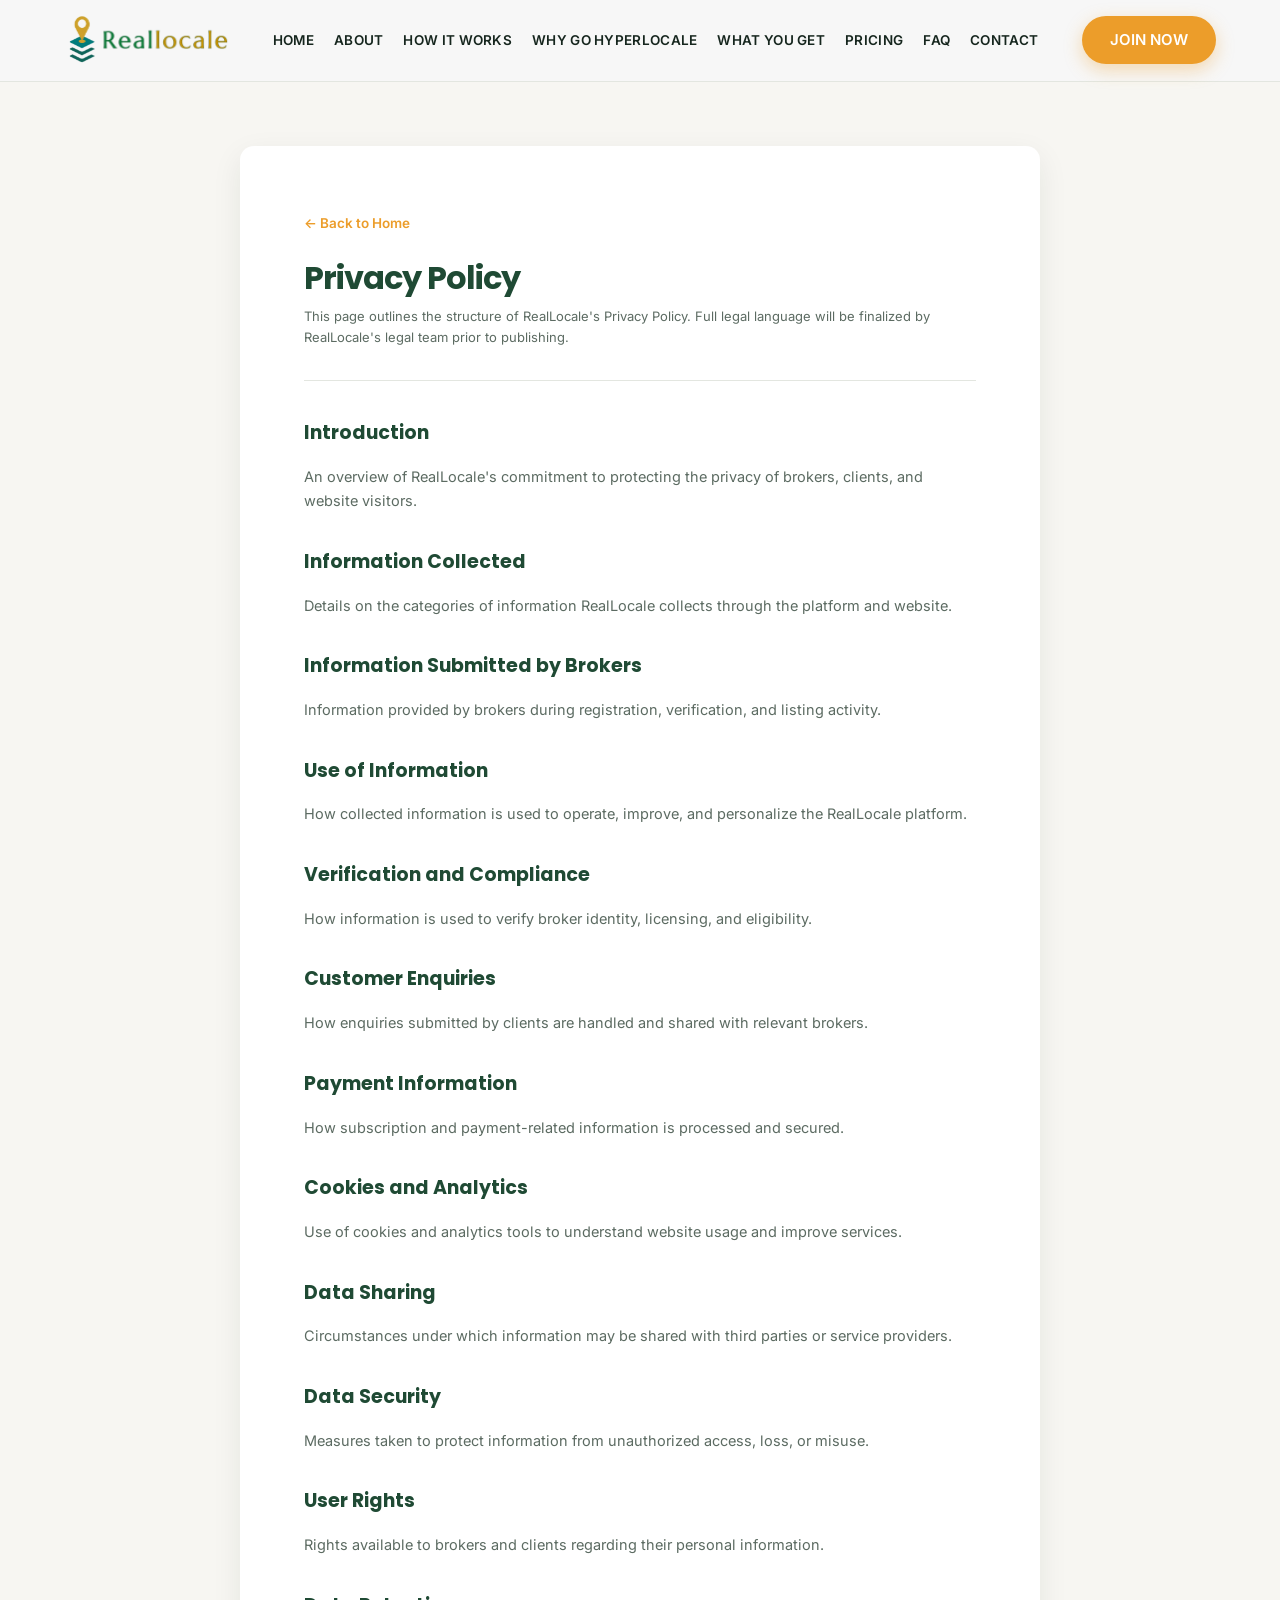
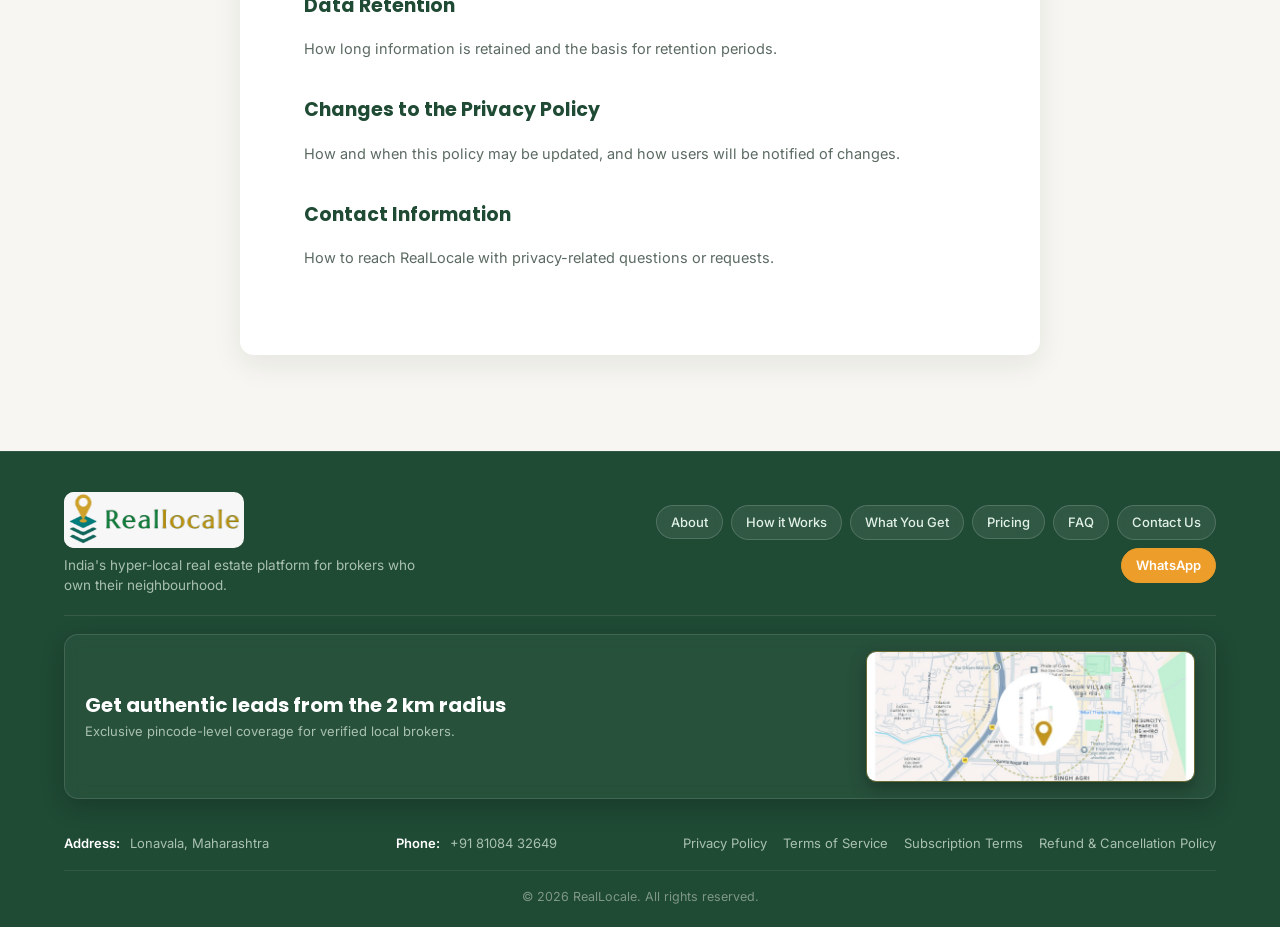
==== commit bdeb55c6: "map add" ====
--- a/privacy-policy.html
+++ b/privacy-policy.html
@@ -5,7 +5,7 @@
   <meta charset="UTF-8" />
   <meta name="viewport" content="width=device-width, initial-scale=1.0" />
   <title>Privacy Policy — RealLocale</title>
-  <link rel="icon" href="assets/logo-mark.png" />
+  <link rel="icon" href="assets/favicon-icon.png" />
   <link rel="preconnect" href="https://fonts.googleapis.com">
   <link rel="preconnect" href="https://fonts.gstatic.com" crossorigin>
   <link
@@ -116,7 +116,16 @@
             class="footer-pill footer-pill-gold">WhatsApp</a>
         </div>
       </div>
-
+      <!-- Footer Map Card Widget -->
+      <div class="footer-map-widget">
+        <div class="footer-map-content">
+          <h3 class="footer-map-title">Get authentic leads from the 2 km radius</h3>
+          <p class="footer-map-sub">Exclusive pincode-level coverage for verified local brokers.</p>
+        </div>
+        <a href="assets/mapimg.jpg" target="_blank" rel="noopener" class="footer-map-img-box">
+          <img src="assets/mapimg.jpg" alt="Get authentic leads from the 2 km radius" />
+        </a>
+      </div>
       <!-- Contact Info & Legal Links Row -->
       <div class="footer-middle-row">
         <div class="footer-info-item">
@@ -132,7 +141,6 @@
           <a href="refund-cancellation.html">Refund &amp; Cancellation Policy</a>
         </div>
       </div>
-
       <div class="footer-bottom">
         <p>© 2026 RealLocale. All rights reserved.</p>
       </div>
--- a/css/style.css
+++ b/css/style.css
@@ -47,7 +47,6 @@
   margin: 0;
   padding: 0;
 }
-
 h1,
 h2,
 h3 {
@@ -1218,7 +1217,7 @@
   flex-wrap: wrap;
 }
 
-/* 8 Image Grid */
+/* 8 Image Grid (Verified Local Brokers) */
 .gallery-grid {
   display: grid;
   grid-template-columns: repeat(4, 1fr);
@@ -1229,13 +1228,25 @@
   position: relative;
   overflow: hidden;
   border-radius: 14px;
-  aspect-ratio: 1 / 1;
-  border: 1px solid rgba(255, 255, 255, 0.12);
+  aspect-ratio: 4 / 5;
+  border: 1px solid rgba(255, 255, 255, 0.15);
   box-shadow: 0 10px 25px rgba(0, 0, 0, 0.3);
   background: #172c20;
+  display: flex;
+  flex-direction: column;
+  justify-content: flex-end;
+  transition: transform 0.3s ease, border-color 0.3s ease;
+}
+
+.gallery-card:hover {
+  transform: translateY(-4px);
+  border-color: rgba(236, 157, 42, 0.6);
 }
 
 .gallery-card img {
+  position: absolute;
+  top: 0;
+  left: 0;
   width: 100%;
   height: 100%;
   object-fit: cover;
@@ -1249,18 +1260,51 @@
 
 .gallery-badge {
   position: absolute;
-  bottom: 8px;
-  left: 8px;
-  background: rgba(18, 36, 26, 0.78);
-  backdrop-filter: blur(6px);
-  border: 1px solid rgba(255, 255, 255, 0.2);
-  color: rgba(255, 255, 255, 0.95);
-  font-size: 11px;
-  font-weight: 600;
-  padding: 3px 10px;
-  border-radius: 6px;
+  top: 8px;
+  right: 8px;
+  background: rgba(236, 157, 42, 0.92);
+  color: #ffffff;
+  font-size: 10.5px;
+  font-weight: 700;
+  padding: 3px 9px;
+  border-radius: 999px;
   letter-spacing: 0.3px;
   pointer-events: none;
+  z-index: 2;
+  box-shadow: 0 4px 10px rgba(0, 0, 0, 0.25);
+  backdrop-filter: blur(4px);
+}
+
+.gallery-info {
+  position: relative;
+  z-index: 2;
+  padding: 24px 10px 10px;
+  background: linear-gradient(180deg, rgba(14, 28, 21, 0) 0%, rgba(14, 28, 21, 0.88) 45%, rgba(14, 28, 21, 0.98) 100%);
+  width: 100%;
+  box-sizing: border-box;
+}
+
+.gallery-name {
+  font-family: var(--font-head);
+  font-size: 13.5px;
+  font-weight: 700;
+  color: #ffffff;
+  margin: 0 0 2px;
+  line-height: 1.25;
+  white-space: nowrap;
+  overflow: hidden;
+  text-overflow: ellipsis;
+}
+
+.gallery-location {
+  font-family: var(--font-body);
+  font-size: 11.5px;
+  color: var(--gold-light);
+  margin: 0;
+  white-space: nowrap;
+  overflow: hidden;
+  text-overflow: ellipsis;
+  font-weight: 500;
 }
 
 /* ===== Section titles ===== */
@@ -2258,7 +2302,7 @@
 .site-footer {
   background: var(--green-dark);
   color: #cbdccf;
-  padding: 64px 0 28px;
+  padding: 40px 0 20px;
   border-top: 1px solid rgba(255, 255, 255, 0.08);
 }
 
@@ -2266,8 +2310,8 @@
   display: flex;
   justify-content: space-between;
   align-items: center;
-  gap: 32px;
-  padding-bottom: 36px;
+  gap: 24px;
+  padding-bottom: 20px;
   border-bottom: 1px solid rgba(255, 255, 255, 0.1);
   flex-wrap: wrap;
 }
@@ -2277,17 +2321,15 @@
 }
 
 .footer-logo {
-  width: 200px;
-  margin-bottom: 12px;
+  width: 180px;
+  margin-bottom: 8px;
   border-radius: 10px;
 }
-
-
 
 .footer-brand-tag {
   color: #a9c1b0;
-  font-size: 14px;
-  line-height: 1.5;
+  font-size: 13.5px;
+  line-height: 1.45;
   margin: 0;
 }
 
@@ -2295,7 +2337,7 @@
 .footer-nav-pills {
   display: flex;
   flex-wrap: wrap;
-  gap: 10px;
+  gap: 8px;
   align-items: center;
   justify-content: flex-end;
   margin-left: auto;
@@ -2305,12 +2347,12 @@
 .footer-pill {
   display: inline-flex;
   align-items: center;
-  padding: 8px 18px;
+  padding: 6px 14px;
   border-radius: 999px;
   background: rgba(255, 255, 255, 0.08);
   border: 1px solid rgba(255, 255, 255, 0.16);
   color: #e2f1e8;
-  font-size: 13.5px;
+  font-size: 13px;
   font-weight: 500;
   transition: all 0.25s ease;
   backdrop-filter: blur(6px);
@@ -2336,16 +2378,101 @@
   box-shadow: 0 4px 14px rgba(236, 157, 42, 0.4);
 }
 
+/* ===== Footer Map Card Widget ===== */
+.footer-map-widget {
+  background: rgba(255, 255, 255, 0.04);
+  border: 1px solid rgba(255, 255, 255, 0.12);
+  border-radius: 14px;
+  padding: 16px 20px;
+  margin: 18px 0;
+  display: flex;
+  align-items: center;
+  justify-content: space-between;
+  gap: 20px;
+  backdrop-filter: blur(8px);
+  box-shadow: 0 8px 24px rgba(0, 0, 0, 0.2);
+  transition: transform 0.3s ease, border-color 0.3s ease;
+}
+
+.footer-map-widget:hover {
+  border-color: rgba(236, 157, 42, 0.4);
+}
+
+.footer-map-content {
+  max-width: 540px;
+}
+
+.footer-map-title {
+  font-family: var(--font-head);
+  font-size: 20px;
+  font-weight: 700;
+  color: #ffffff;
+  margin: 0 0 4px;
+  line-height: 1.3;
+}
+
+.footer-map-sub {
+  font-family: var(--font-body);
+  font-size: 13px;
+  color: #a9c1b0;
+  margin: 0;
+  line-height: 1.45;
+}
+
+.footer-map-img-box {
+  width: 329px;
+  height: 131px;
+  border-radius: 10px;
+  overflow: hidden;
+  border: 1.5px solid rgba(236, 157, 42, 0.35);
+  box-shadow: 0 6px 18px rgba(0, 0, 0, 0.3);
+  flex-shrink: 0;
+}
+
+.footer-map-img-box img {
+  width: 100%;
+  height: 100%;
+  object-fit: cover;
+  display: block;
+  transition: transform 0.3s ease;
+}
+
+.footer-map-img-box:hover img {
+  transform: scale(1.05);
+}
+
+@media (max-width: 768px) {
+  .footer-map-widget {
+    flex-direction: column;
+    align-items: flex-start;
+    padding: 16px;
+    gap: 14px;
+  }
+
+  .footer-map-content {
+    max-width: 100%;
+  }
+
+  .footer-map-title {
+    font-size: 16px;
+  }
+
+  .footer-map-img-box {
+    width: 100%;
+    height: 140px;
+  }
+}
+
 /* Middle Row: Contact Info & Legal Links */
 .footer-middle-row {
   display: flex;
   justify-content: space-between;
   align-items: center;
-  padding: 24px 0;
+  padding: 16px 0;
   border-bottom: 1px solid rgba(255, 255, 255, 0.08);
-  gap: 24px;
+  gap: 18px;
   flex-wrap: wrap;
-  font-size: 13.5px;
+  font-size: 13px;
   color: #a9c1b0;
 }
 
@@ -2357,7 +2484,7 @@
 
 .footer-legal-links {
   display: flex;
-  gap: 18px;
+  gap: 16px;
   flex-wrap: wrap;
 }
 
@@ -2371,9 +2498,9 @@
 }
 
 .footer-bottom {
-  padding-top: 24px;
+  padding-top: 16px;
   text-align: center;
-  font-size: 13px;
+  font-size: 12.5px;
   color: #7f9787;
 }
 
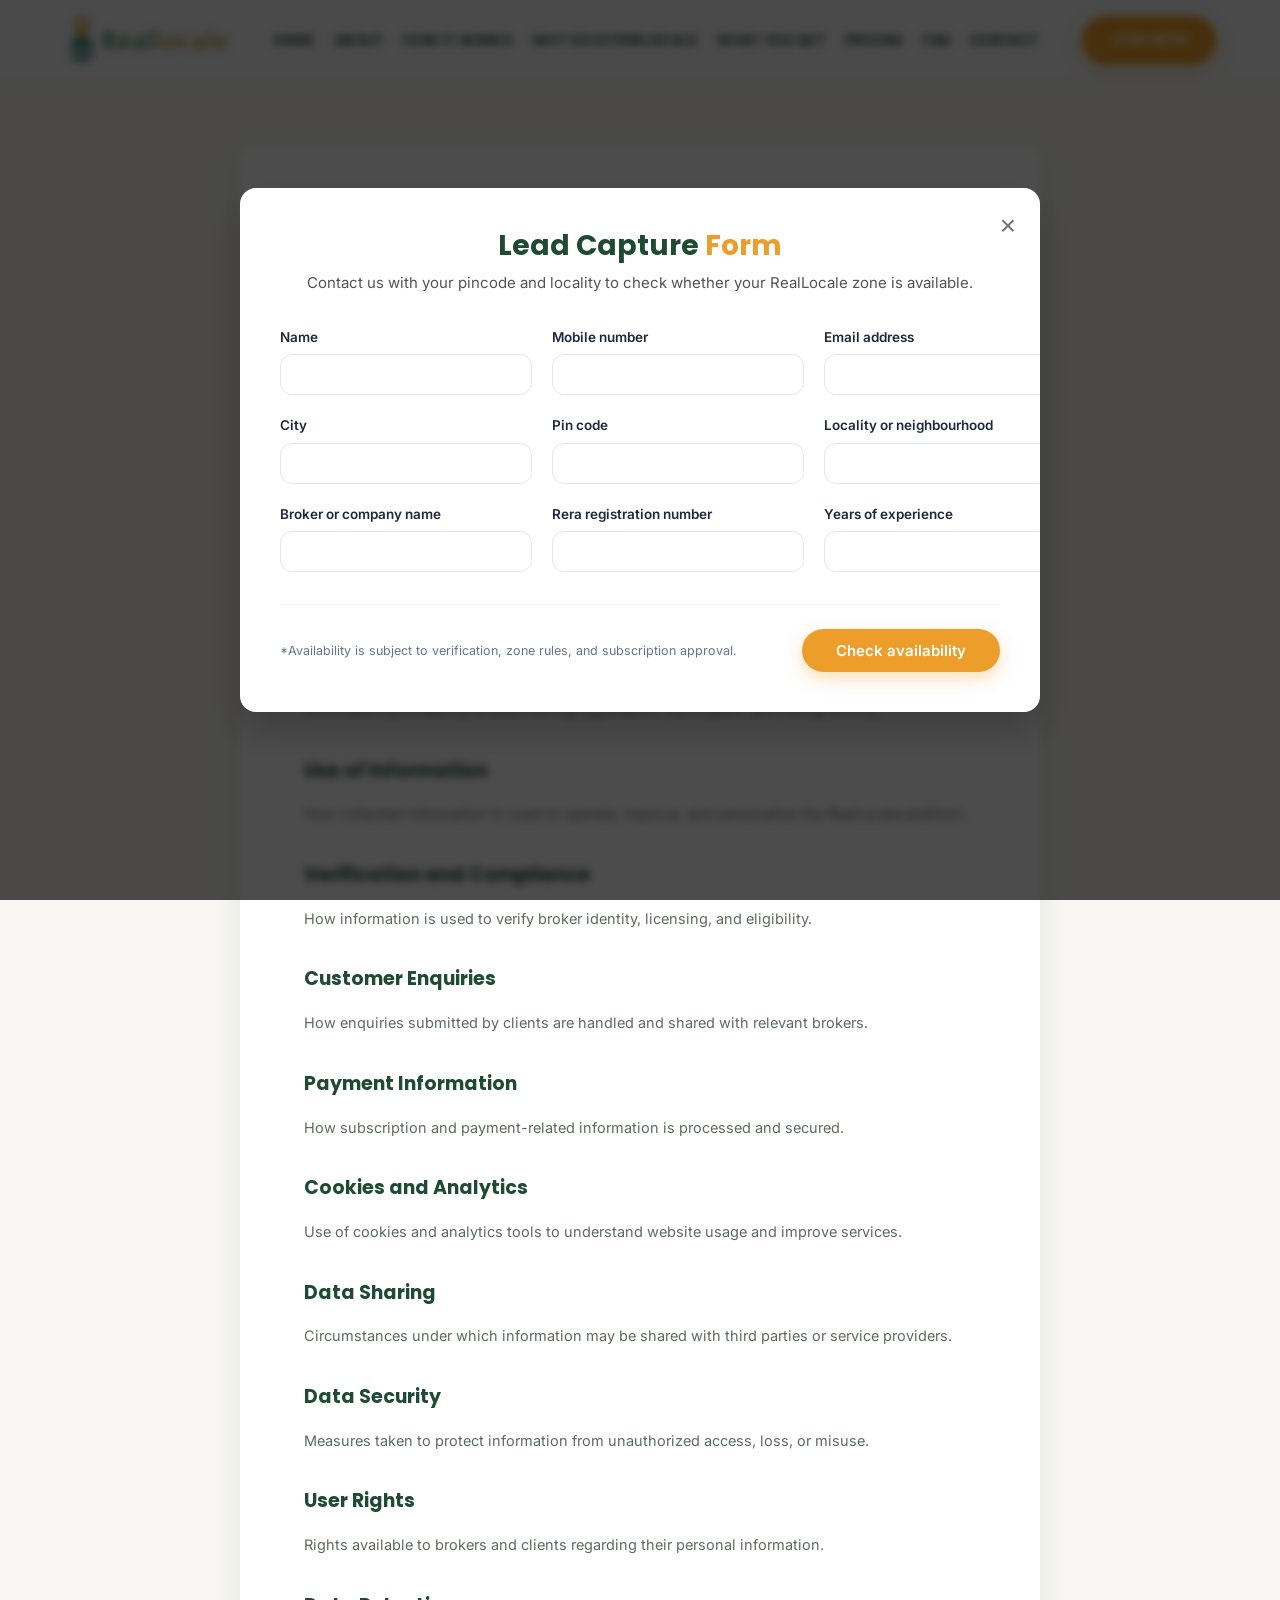
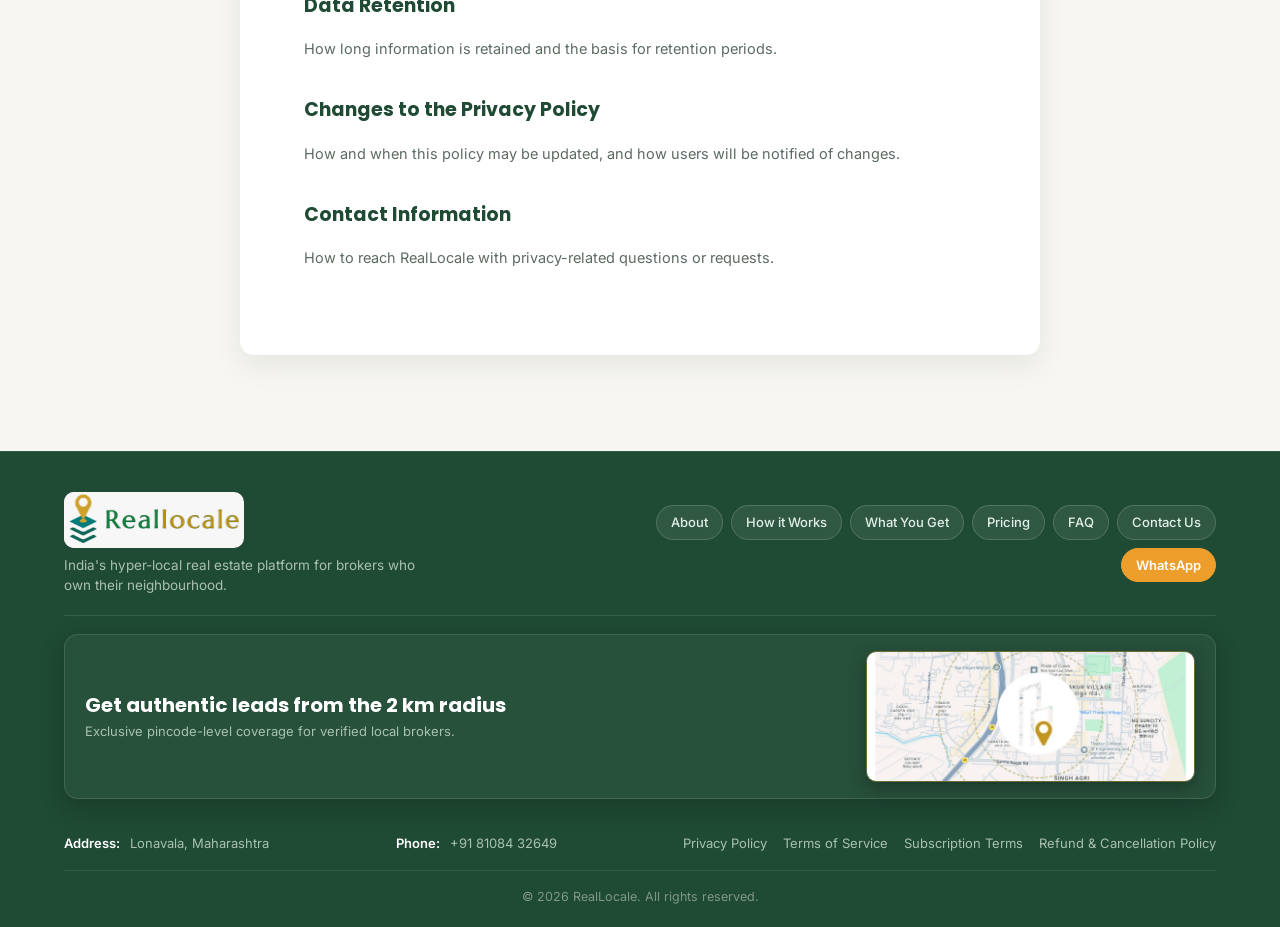
==== commit e0f41b7f: "text right popap code" ====
--- a/privacy-policy.html
+++ b/privacy-policy.html
@@ -146,7 +146,62 @@
       </div>
     </div>
   </footer>
-
+  <!-- Lead Capture Modal Popup -->
+  <div class="modal-overlay" id="leadModal">
+    <div class="modal-content">
+      <button class="modal-close" id="closeModal">&times;</button>
+      <div class="modal-header">
+        <h2>Lead Capture <span class="text-gold">Form</span></h2>
+        <p>Contact us with your pincode and locality to check whether your RealLocale zone is available.</p>
+      </div>
+      <form class="zone-form" id="popupLeadForm">
+        <div class="zone-form-grid">
+          <div class="form-field">
+            <label for="pm-name">Name</label>
+            <input type="text" id="pm-name" name="name" required />
+          </div>
+          <div class="form-field">
+            <label for="pm-mobile">Mobile number</label>
+            <input type="tel" id="pm-mobile" name="mobile" required />
+          </div>
+          <div class="form-field">
+            <label for="pm-email">Email address</label>
+            <input type="email" id="pm-email" name="email" required />
+          </div>
+          <div class="form-field">
+            <label for="pm-city">City</label>
+            <input type="text" id="pm-city" name="city" required />
+          </div>
+          <div class="form-field">
+            <label for="pm-pincode">Pin code</label>
+            <input type="text" id="pm-pincode" name="pincode" required />
+          </div>
+          <div class="form-field">
+            <label for="pm-locality">Locality or neighbourhood</label>
+            <input type="text" id="pm-locality" name="locality" required />
+          </div>
+          <div class="form-field">
+            <label for="pm-broker">Broker or company name</label>
+            <input type="text" id="pm-broker" name="broker" />
+          </div>
+          <div class="form-field">
+            <label for="pm-rera">Rera registration number</label>
+            <input type="text" id="pm-rera" name="rera" />
+          </div>
+          <div class="form-field">
+            <label for="pm-exp">Years of experience</label>
+            <input type="text" id="pm-exp" name="experience" />
+          </div>
+        </div>
+        <div class="zone-form-footer" style="margin-top: 32px;">
+          <p class="zone-footer-disclaimer">*Availability is subject to verification, zone rules, and subscription approval.</p>
+          <div class="zone-footer-action">
+            <button type="submit" class="btn btn-primary-gold zone-submit-btn">Check availability</button>
+          </div>
+        </div>
+      </form>
+    </div>
+  </div>
   <script src="js/script.js"></script>
 </body>
 
--- a/css/style.css
+++ b/css/style.css
@@ -47,6 +47,7 @@
   margin: 0;
   padding: 0;
 }
+
 h1,
 h2,
 h3 {
@@ -1346,8 +1347,20 @@
   font-size: 13px;
 }
 
-.eyebrow {
-  color: var(--green);
+.problem .eyebrow {
+  color: var(--gold);
+  font-weight: 700;
+  font-size: 13px;
+  letter-spacing: 1px;
+  text-transform: uppercase;
+  display: block;
+  margin-bottom: 8px;
+}
+
+
+
+.benefits .eyebrow {
+  color: var(--gold);
   font-weight: 700;
   font-size: 13px;
   letter-spacing: 1px;
@@ -2441,27 +2454,6 @@
   transform: scale(1.05);
 }
 
-@media (max-width: 768px) {
-  .footer-map-widget {
-    flex-direction: column;
-    align-items: flex-start;
-    padding: 16px;
-    gap: 14px;
-  }
-
-  .footer-map-content {
-    max-width: 100%;
-  }
-
-  .footer-map-title {
-    font-size: 16px;
-  }
-
-  .footer-map-img-box {
-    width: 100%;
-    height: 140px;
-  }
-}
 
 /* Middle Row: Contact Info & Legal Links */
 .footer-middle-row {
@@ -2544,8 +2536,89 @@
   font-weight: 600;
 }
 
+/* Popup Modal Styles */
+.modal-overlay {
+  position: fixed;
+  top: 0;
+  left: 0;
+  width: 100%;
+  height: 100%;
+  background: rgba(0, 0, 0, 0.7);
+  backdrop-filter: blur(4px);
+  z-index: 9999;
+  display: flex;
+  align-items: center;
+  justify-content: center;
+  opacity: 0;
+  visibility: hidden;
+  transition: opacity 0.3s ease, visibility 0.3s ease;
+}
+
+.modal-overlay.active {
+  opacity: 1;
+  visibility: visible;
+}
+
+.modal-content {
+  background: #fff;
+  border-radius: 16px;
+  width: 90%;
+  max-width: 800px;
+  max-height: 90vh;
+  overflow-y: auto;
+  position: relative;
+  padding: 40px;
+  box-shadow: 0 20px 40px rgba(0, 0, 0, 0.2);
+  transform: translateY(20px);
+  transition: transform 0.3s ease;
+}
+
+.modal-overlay.active .modal-content {
+  transform: translateY(0);
+}
+
+.modal-close {
+  position: absolute;
+  top: 20px;
+  right: 20px;
+  background: transparent;
+  border: none;
+  font-size: 28px;
+  color: #71717a;
+  cursor: pointer;
+  transition: color 0.2s;
+  padding: 4px;
+  line-height: 1;
+}
+
+.modal-close:hover {
+  color: #18181b;
+}
+
+.modal-header {
+  margin-bottom: 32px;
+  text-align: center;
+}
+
+.modal-header h2 {
+  font-size: 28px;
+  color: var(--green-dark);
+  margin-bottom: 8px;
+}
+
+.modal-header p {
+  color: #52525b;
+  font-size: 15px;
+}
+
+.modal-content .zone-form-grid {
+  display: grid;
+  grid-template-columns: repeat(3, 1fr);
+  gap: 20px;
+  margin-bottom: 24px;
+}
+
 /* ===== Responsive ===== */
-
 /* ===== Medium Laptop Header Fix ===== */
 @media (max-width: 1199px) and (min-width: 992px) {
   .header-inner {
@@ -2720,6 +2793,36 @@
   }
 }
 
+@media (max-width: 768px) {
+  .footer-map-widget {
+    flex-direction: column;
+    align-items: flex-start;
+    padding: 16px;
+    gap: 14px;
+  }
+
+  .footer-map-content {
+    max-width: 100%;
+  }
+
+  .footer-map-title {
+    font-size: 16px;
+  }
+
+  .footer-map-img-box {
+    width: 100%;
+    height: 140px;
+  }
+
+  .modal-content .zone-form-grid {
+    grid-template-columns: 1fr;
+  }
+
+  .modal-content {
+    padding: 30px 20px;
+  }
+}
+
 @media (max-width:720px) {
 
   .features,
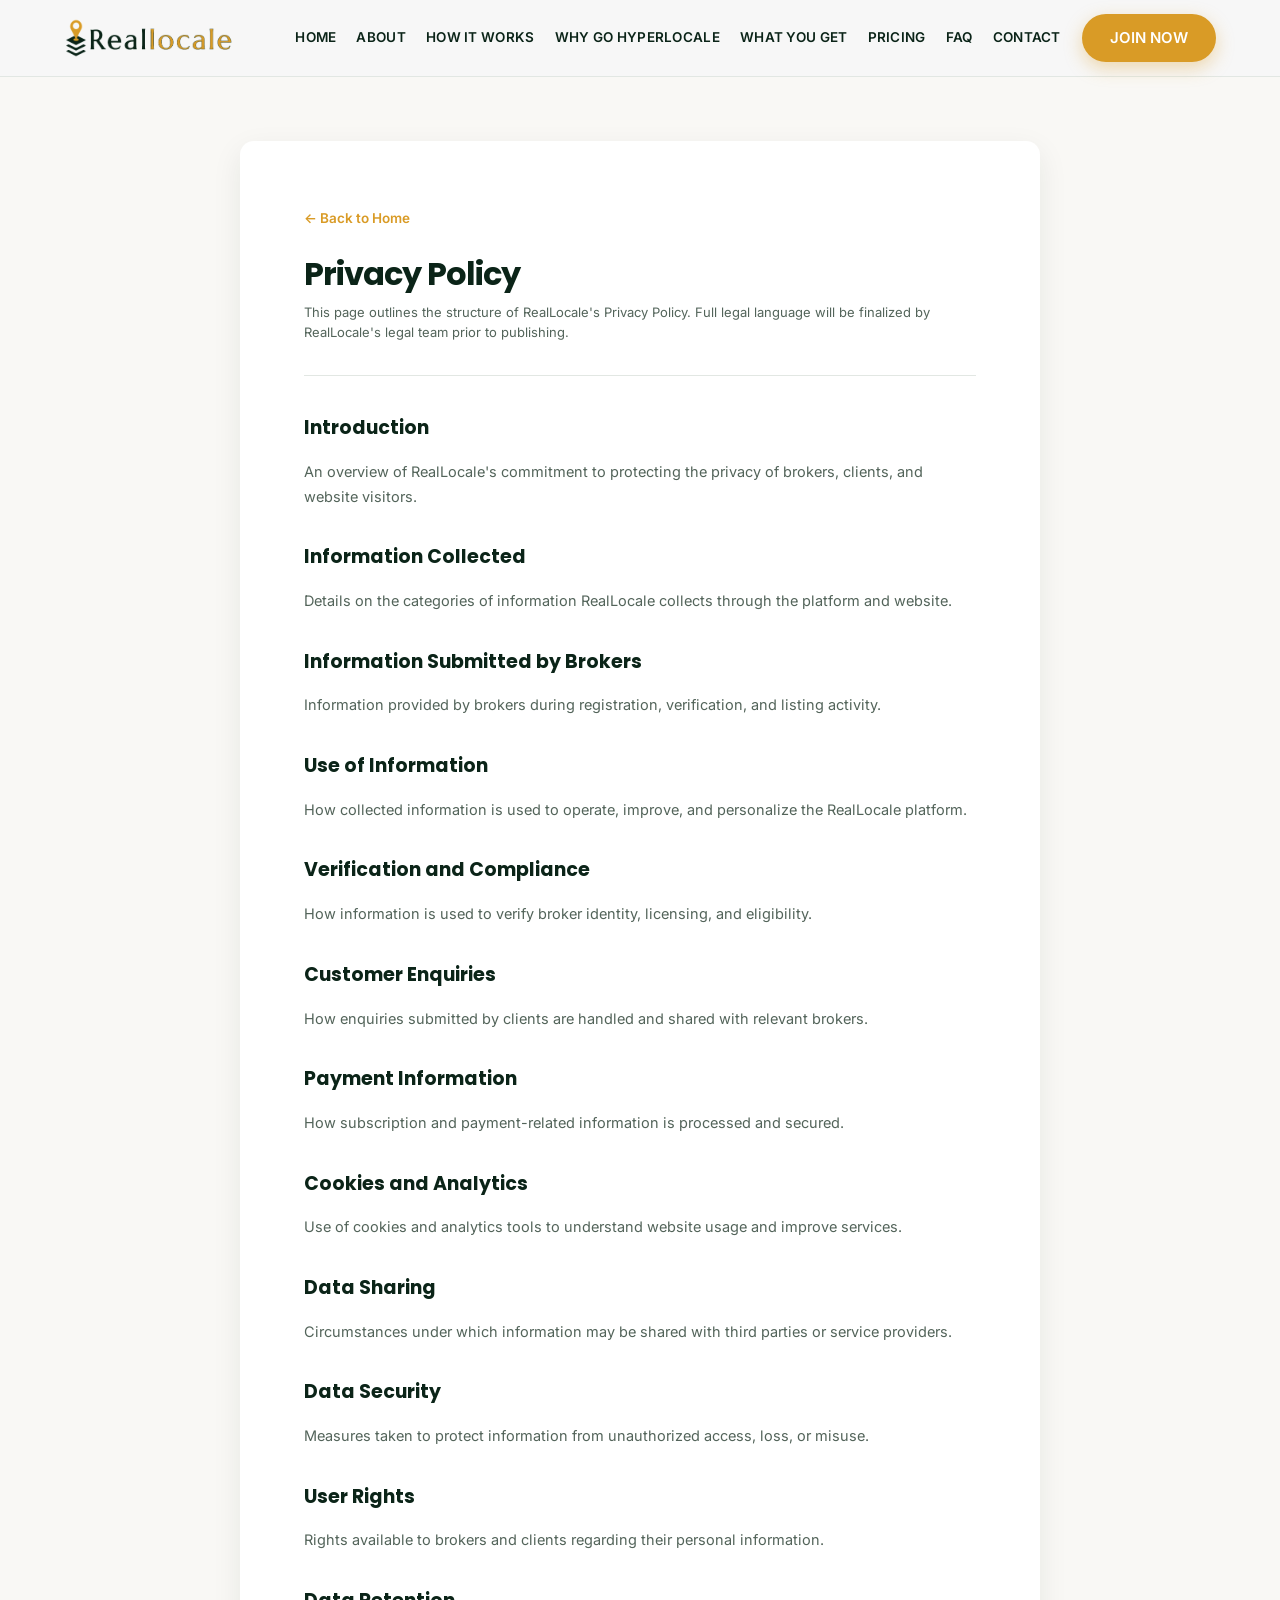
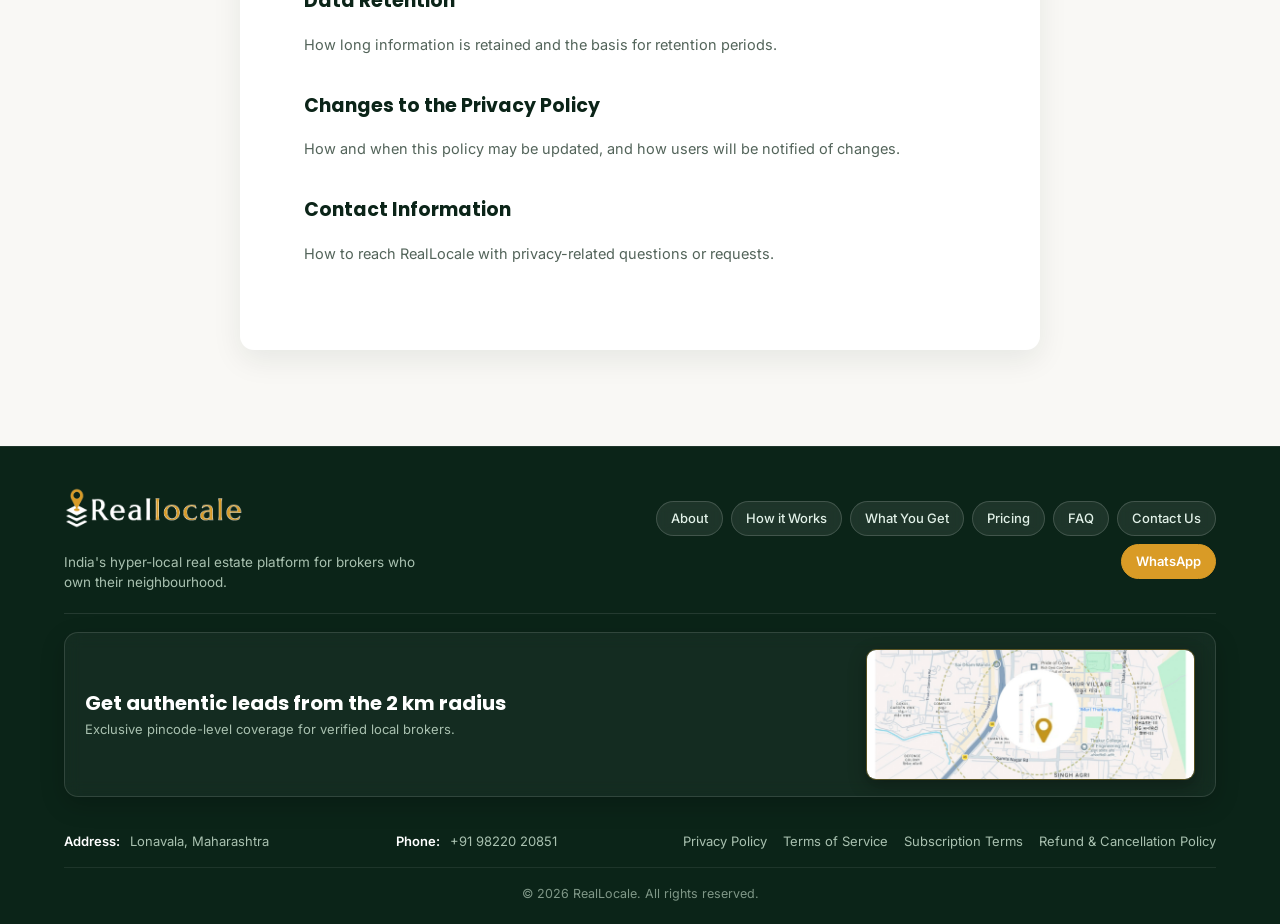
==== commit b5f25026: "clien side issue fix" ====
--- a/privacy-policy.html
+++ b/privacy-policy.html
@@ -131,9 +131,10 @@
         <div class="footer-info-item">
           <strong>Address:</strong> Lonavala, Maharashtra
         </div>
-        <div class="footer-info-item">
-          <strong>Phone:</strong> +91 81084 32649
-        </div>
+     <div class="footer-info-item">
+  <strong>Phone:</strong>
+  <a href="tel:+919822020851">+91 98220 20851</a>
+</div>
         <div class="footer-legal-links">
           <a href="privacy-policy.html">Privacy Policy</a>
           <a href="terms-of-service.html">Terms of Service</a>
--- a/css/style.css
+++ b/css/style.css
@@ -5,18 +5,25 @@
 }
 
 :root {
-  --green-dark: #1f4a34;
-  --green: #2e6b4a;
-  --green-light: #5a9e7a;
-  --gold: #ec9d2a;
-  --gold-light: #e8b93a;
-  --cream: #f7f6f2;
+  /* Brand Palette from Brand Book */
+  --obsidian-black: #0B2418;
+  --obsidian-secondary: #113022;
+  --antique-gold: #D99B26;
+  --pure-white: #ffffff;
+
+  /* Theme mappings */
+  --green-dark: #0B2418;
+  --green: #113022;
+  --green-light: #1c4d37;
+  --gold: #D99B26;
+  --gold-light: #e5ab3b;
+  --cream: #f9f8f5;
   --white: #ffffff;
-  --text: #16261e;
-  --muted: #5c6b62;
-  --border: #e3e6e0;
+  --text: #0B2418;
+  --muted: #53645a;
+  --border: #e2e7e3;
   --radius: 14px;
-  --shadow: 0 10px 30px rgba(22, 38, 30, 0.08);
+  --shadow: 0 10px 30px rgba(11, 36, 24, 0.08);
   --font-head: 'Poppins', sans-serif;
   --font-body: 'Inter', sans-serif;
 }
@@ -86,7 +93,7 @@
   transition: all .2s ease;
   white-space: nowrap;
   font-family: var(--font-body);
-  box-shadow: 0 6px 18px rgba(236, 157, 42, 0.35);
+  box-shadow: 0 6px 18px rgba(217, 155, 38, 0.35);
 }
 
 .btn-primary {
@@ -158,15 +165,19 @@
 }
 
 .logo {
-  display: flex;
-  align-items: center;
-  gap: 10px;
+  display: inline-flex;
+  align-items: center;
   flex-shrink: 0;
+  margin-right: 40px; /* Rule 1: 40px clear space between logo and navigation */
 }
 
 .logo img {
-  width: 165px;
-  height: auto;
+  width: 170px;
+  min-width: 104px; /* Rule 2: Minimum width 104px */
+  max-width: 100%;
+  height: auto; /* Rule 3: Maintain aspect ratio, no stretch */
+  object-fit: contain; /* Rule 3: No distortion */
+  display: block;
   transition: width 0.3s ease;
 }
 
@@ -225,7 +236,7 @@
 
 .header-actions a {
   text-transform: uppercase;
-  box-shadow: 0 6px 18px rgba(236, 157, 42, 0.35);
+  box-shadow: 0 6px 18px rgba(217, 155, 38, 0.35);
 }
 
 .nav-toggle {
@@ -292,9 +303,9 @@
 
 .badge {
   display: inline-block;
-  background: rgba(209, 160, 19, .16);
+  background: rgba(217, 155, 38, 0.16);
   color: var(--gold-light);
-  border: 1px solid rgba(209, 160, 19, .4);
+  border: 1px solid rgba(217, 155, 38, 0.4);
   padding: 8px 16px;
   border-radius: 999px;
   font-size: 13px;
@@ -417,12 +428,13 @@
   width: 140px;
   height: 140px;
   border-radius: 50%;
-  background: #f7f7f7;
+  background: var(--white);
+  border: 3px solid rgba(217, 155, 38, 0.35);
   overflow: hidden;
   display: flex;
   align-items: center;
   justify-content: center;
-  box-shadow: 0 20px 40px rgba(0, 0, 0, .25);
+  box-shadow: 0 20px 40px rgba(11, 36, 24, 0.25);
   padding: 16px;
 }
 
@@ -467,7 +479,7 @@
 }
 
 .custom-stats-inner {
-  background: linear-gradient(135deg, #ec9d2a 0%, #ec9d2a 100%);
+  background: linear-gradient(135deg, #D99B26 0%, #D99B26 100%);
   border-radius: 20px;
   padding: 24px 36px;
   display: grid;
@@ -494,7 +506,7 @@
   justify-content: center;
   flex-shrink: 0;
   color: var(--gold);
-  border: 1px solid rgba(236, 157, 42, 0.25);
+  border: 1px solid rgba(217, 155, 38, 0.25);
   transition: transform 0.25s ease, background-color 0.25s ease, border-color 0.25s ease;
 }
 
@@ -624,7 +636,7 @@
 /* ===== Why Go Hyper-Local Section ===== */
 .hyperlocal-why {
   padding: 85px 0 95px;
-  /* background: linear-gradient(180deg, #0e1c15 0%, #14271d 50%, #0e1c15 100%); */
+  /* background: linear-gradient(180deg, #0B2418 0%, #113022 50%, #0B2418 100%); */
   background-color: var(--green);
   color: var(--white);
   position: relative;
@@ -704,15 +716,15 @@
 
 .reason-card:hover {
   transform: translateY(-6px);
-  border-color: rgba(236, 157, 42, 0.5);
+  border-color: rgba(217, 155, 38, 0.5);
   box-shadow: 0 18px 40px rgba(0, 0, 0, 0.4);
 }
 
 .reason-icon-wrap {
   width: 46px;
   height: 46px;
-  background: rgba(236, 157, 42, 0.15);
-  border: 1px solid rgba(236, 157, 42, 0.3);
+  background: rgba(217, 155, 38, 0.15);
+  border: 1px solid rgba(217, 155, 38, 0.3);
   border-radius: 12px;
   display: flex;
   align-items: center;
@@ -724,7 +736,7 @@
 }
 
 .reason-card:hover .reason-icon-wrap {
-  background: rgba(236, 157, 42, 0.28);
+  background: rgba(217, 155, 38, 0.28);
   transform: scale(1.06);
 }
 
@@ -752,7 +764,7 @@
 /* ===== How RealLocale Works Section ===== */
 .how-it-works {
   padding: 85px 0 95px;
-  background: linear-gradient(180deg, #0e1c15 0%, #14271d 50%, #0e1c15 100%);
+  background: linear-gradient(180deg, #0B2418 0%, #113022 50%, #0B2418 100%);
   color: var(--white);
   position: relative;
 }
@@ -811,7 +823,7 @@
 
 .step-card:hover {
   transform: translateY(-6px);
-  border-color: rgba(236, 157, 42, 0.5);
+  border-color: rgba(217, 155, 38, 0.5);
   box-shadow: 0 24px 50px rgba(0, 0, 0, 0.45);
 }
 
@@ -829,7 +841,7 @@
   font-size: 16px;
   margin-bottom: 20px;
   flex-shrink: 0;
-  box-shadow: 0 4px 12px rgba(236, 157, 42, 0.3);
+  box-shadow: 0 4px 12px rgba(217, 155, 38, 0.3);
 }
 
 .step-card h3 {
@@ -932,7 +944,7 @@
 .btn-gold-glow {
   background: var(--gold);
   color: var(--white);
-  box-shadow: 0 8px 24px rgba(236, 157, 42, 0.45);
+  box-shadow: 0 8px 24px rgba(217, 155, 38, 0.45);
   border-radius: 999px;
   padding: 11px 28px;
   font-weight: 600;
@@ -943,7 +955,7 @@
 .btn-gold-glow:hover {
   background: var(--gold-light);
   transform: translateY(-2px);
-  box-shadow: 0 12px 28px rgba(236, 157, 42, 0.55);
+  box-shadow: 0 12px 28px rgba(217, 155, 38, 0.55);
 }
 
 .btn-outline-white {
@@ -998,8 +1010,8 @@
 .who-icon {
   width: 46px;
   height: 46px;
-  background: rgba(236, 157, 42, 0.12);
-  border: 1px solid rgba(236, 157, 42, 0.25);
+  background: rgba(217, 155, 38, 0.12);
+  border: 1px solid rgba(217, 155, 38, 0.25);
   border-radius: 12px;
   display: flex;
   align-items: center;
@@ -1030,14 +1042,14 @@
 
 .who-card:hover {
   transform: translateY(-6px);
-  border-color: rgba(236, 157, 42, 0.4);
+  border-color: rgba(217, 155, 38, 0.4);
   box-shadow: 0 16px 40px rgba(22, 38, 30, 0.1);
 }
 
 
 
 .who-card:hover .who-icon {
-  background: rgba(236, 157, 42, 0.22);
+  background: rgba(217, 155, 38, 0.22);
   transform: scale(1.06);
 }
 
@@ -1082,7 +1094,7 @@
 /* Left Card */
 .features-list-card {
   background: var(--green) !important;
-  border: 1.5px solid rgba(236, 157, 42, 0.45);
+  border: 1.5px solid rgba(217, 155, 38, 0.45);
   border-radius: 20px;
   padding: 36px 40px;
   box-shadow: 0 20px 48px rgba(0, 0, 0, 0.35);
@@ -1166,7 +1178,7 @@
 /* ===== Local Advantage Gallery Section ===== */
 .galary_img {
   padding: 90px 0 100px;
-  background: linear-gradient(180deg, #458e69 0%, #14271d 50%, #0e1c15 100%);
+  background: linear-gradient(180deg, #113022 0%, #0B2418 100%);
   color: var(--white);
   position: relative;
 }
@@ -1241,7 +1253,7 @@
 
 .gallery-card:hover {
   transform: translateY(-4px);
-  border-color: rgba(236, 157, 42, 0.6);
+  border-color: rgba(217, 155, 38, 0.6);
 }
 
 .gallery-card img {
@@ -1263,7 +1275,7 @@
   position: absolute;
   top: 8px;
   right: 8px;
-  background: rgba(236, 157, 42, 0.92);
+  background: rgba(217, 155, 38, 0.92);
   color: #ffffff;
   font-size: 10.5px;
   font-weight: 700;
@@ -1458,7 +1470,7 @@
 }
 
 .problem-card .problem-icon::after {
-  content: "✕";
+  content: "✓";
 }
 
 
@@ -1677,7 +1689,7 @@
 .pricing-toggle-btn.active {
   background: var(--gold);
   color: #ffffff;
-  box-shadow: 0 4px 12px rgba(236, 157, 42, 0.35);
+  box-shadow: 0 4px 12px rgba(217, 155, 38, 0.35);
 }
 
 .pricing-toggle-subnote {
@@ -1716,7 +1728,7 @@
 
 .pricing-plan-card.featured {
   border: 1.5px solid var(--gold);
-  box-shadow: 0 12px 32px rgba(236, 157, 42, 0.18);
+  box-shadow: 0 12px 32px rgba(217, 155, 38, 0.18);
 }
 
 .popular-ribbon {
@@ -1768,6 +1780,7 @@
   background: #dcfce7;
   color: #16a34a;
   font-size: 11px;
+  display: inline;
   font-weight: 700;
   padding: 2px 8px;
   border-radius: 999px;
@@ -1863,13 +1876,13 @@
   background: var(--gold);
   color: #ffffff;
   border: none;
-  box-shadow: 0 6px 16px rgba(236, 157, 42, 0.35);
+  box-shadow: 0 6px 16px rgba(217, 155, 38, 0.35);
 }
 
 .plan-btn-primary:hover {
   background: var(--gold-light);
   transform: translateY(-2px);
-  box-shadow: 0 8px 20px rgba(236, 157, 42, 0.45);
+  box-shadow: 0 8px 20px rgba(217, 155, 38, 0.45);
 }
 
 .plan-btn-secondary {
@@ -1916,7 +1929,7 @@
 .faq {
   padding: 85px 0 95px;
   background-color: var(--green);
-  background: linear-gradient(180deg, #14271d 0%, #1f4a34 50%, #14271d 100%);
+  background: linear-gradient(180deg, #0B2418 0%, #113022 50%, #0B2418 100%);
   color: #ffffff;
 }
 
@@ -1966,7 +1979,7 @@
   color: #ffffff;
   border-color: var(--gold);
   font-weight: 600;
-  box-shadow: 0 4px 16px rgba(236, 157, 42, 0.4);
+  box-shadow: 0 4px 16px rgba(217, 155, 38, 0.4);
 }
 
 .faq-panel {
@@ -1990,7 +2003,7 @@
 
 .faq-item:hover {
   background: rgba(255, 255, 255, 0.1);
-  border-color: rgba(236, 157, 42, 0.4);
+  border-color: rgba(217, 155, 38, 0.4);
 }
 
 .faq-q {
@@ -2019,7 +2032,7 @@
 
 .faq-item.open {
   background: rgba(255, 255, 255, 0.11);
-  border-color: rgba(236, 157, 42, 0.6);
+  border-color: rgba(217, 155, 38, 0.6);
   box-shadow: 0 10px 30px rgba(0, 0, 0, 0.25);
 }
 
@@ -2209,7 +2222,7 @@
 .zone-form-grid input:focus {
   outline: none;
   border-color: var(--gold);
-  box-shadow: 0 0 0 3px rgba(236, 157, 42, 0.18);
+  box-shadow: 0 0 0 3px rgba(217, 155, 38, 0.18);
 }
 
 .zone-form-footer {
@@ -2239,7 +2252,7 @@
   border-radius: 999px;
   border: none;
   cursor: pointer;
-  box-shadow: 0 6px 18px rgba(236, 157, 42, 0.35);
+  box-shadow: 0 6px 18px rgba(217, 155, 38, 0.35);
   transition: all 0.2s ease;
   white-space: nowrap;
 }
@@ -2247,7 +2260,7 @@
 .zone-submit-btn:hover {
   background: var(--gold-light);
   transform: translateY(-2px);
-  box-shadow: 0 8px 22px rgba(236, 157, 42, 0.45);
+  box-shadow: 0 8px 22px rgba(217, 155, 38, 0.45);
 }
 
 
@@ -2335,8 +2348,12 @@
 
 .footer-logo {
   width: 180px;
-  margin-bottom: 8px;
-  border-radius: 10px;
+  min-width: 104px; /* Rule 2: Minimum width 104px */
+  max-width: 100%;
+  height: auto; /* Rule 3: Maintain aspect ratio */
+  display: block;
+  object-fit: contain; /* Rule 3: Never distort */
+  margin-bottom: 24px; /* Rule 1: Clear space around logo */
 }
 
 .footer-brand-tag {
@@ -2388,7 +2405,7 @@
 .footer-pill-gold:hover {
   background: var(--gold-light);
   color: #ffffff;
-  box-shadow: 0 4px 14px rgba(236, 157, 42, 0.4);
+  box-shadow: 0 4px 14px rgba(217, 155, 38, 0.4);
 }
 
 /* ===== Footer Map Card Widget ===== */
@@ -2408,7 +2425,7 @@
 }
 
 .footer-map-widget:hover {
-  border-color: rgba(236, 157, 42, 0.4);
+  border-color: rgba(217, 155, 38, 0.4);
 }
 
 .footer-map-content {
@@ -2437,7 +2454,7 @@
   height: 131px;
   border-radius: 10px;
   overflow: hidden;
-  border: 1.5px solid rgba(236, 157, 42, 0.35);
+  border: 1.5px solid rgba(217, 155, 38, 0.35);
   box-shadow: 0 6px 18px rgba(0, 0, 0, 0.3);
   flex-shrink: 0;
 }
@@ -2581,10 +2598,16 @@
   position: absolute;
   top: 20px;
   right: 20px;
-  background: transparent;
+  background: var(--gold);
   border: none;
+  width: 30px;
+  height: 30px;
   font-size: 28px;
-  color: #71717a;
+  border-radius: 50px;
+  display: flex;
+  align-items: center;
+  justify-content: center;
+  color: var(--white);
   cursor: pointer;
   transition: color 0.2s;
   padding: 4px;
@@ -2626,8 +2649,14 @@
     gap: 14px;
   }
 
+  .logo {
+    margin-right: 24px;
+  }
+
   .logo img {
     width: 145px;
+    min-width: 104px;
+    height: auto;
   }
 
   .main-nav {
@@ -2718,8 +2747,14 @@
     padding: 12px 20px;
   }
 
+  .logo {
+    margin-right: auto;
+  }
+
   .logo img {
-    width: 145px;
+    width: 140px;
+    min-width: 104px; /* Rule 2: Minimum 104px */
+    height: auto;
   }
 
   .nav-toggle {
@@ -2775,7 +2810,7 @@
 
   .main-nav a:hover,
   .main-nav a:active {
-    background: rgba(236, 157, 42, 0.08);
+    background: rgba(217, 155, 38, 0.08);
     color: var(--green-dark);
     padding-left: 20px;
   }
@@ -2794,6 +2829,11 @@
 }
 
 @media (max-width: 768px) {
+  .modal-close {
+    top: 7px;
+    right: 11px;
+  }
+
   .footer-map-widget {
     flex-direction: column;
     align-items: flex-start;
@@ -2906,6 +2946,18 @@
 
 /* ===== Tablet & Mobile Header (991px and under) ===== */
 @media (max-width: 576px) {
+  .logo img {
+    width: 130px;
+    min-width: 104px; /* Rule 2: Minimum 104px */
+    height: auto;
+  }
+
+  .footer-logo {
+    width: 150px;
+    min-width: 104px;
+    margin-bottom: 20px;
+  }
+
   .problem-cards-grid {
     grid-template-columns: 1fr;
   }
@@ -3034,4 +3086,41 @@
     text-align: center;
     justify-content: center;
   }
+}
+
+@media (max-width: 380px) {
+  .header-inner {
+    padding: 10px 14px;
+    gap: 10px;
+  }
+
+  .logo img {
+    width: 110px;
+    min-width: 104px; /* Strictly enforces Rule 2: Minimum width 104px */
+    height: auto;
+  }
+
+  .header-actions .btn-primary {
+    padding: 6px 14px;
+    font-size: 12px;
+  }
+}
+
+
+@media (max-width: 380px) {
+  .header-inner {
+    padding: 10px 14px;
+    gap: 10px;
+  }
+
+  .logo img {
+    width: 110px;
+    min-width: 104px; /* Strictly enforces Rule 2: Minimum width 104px */
+    height: auto;
+  }
+
+  .header-actions .btn-primary {
+    padding: 6px 14px;
+    font-size: 12px;
+  }
 }
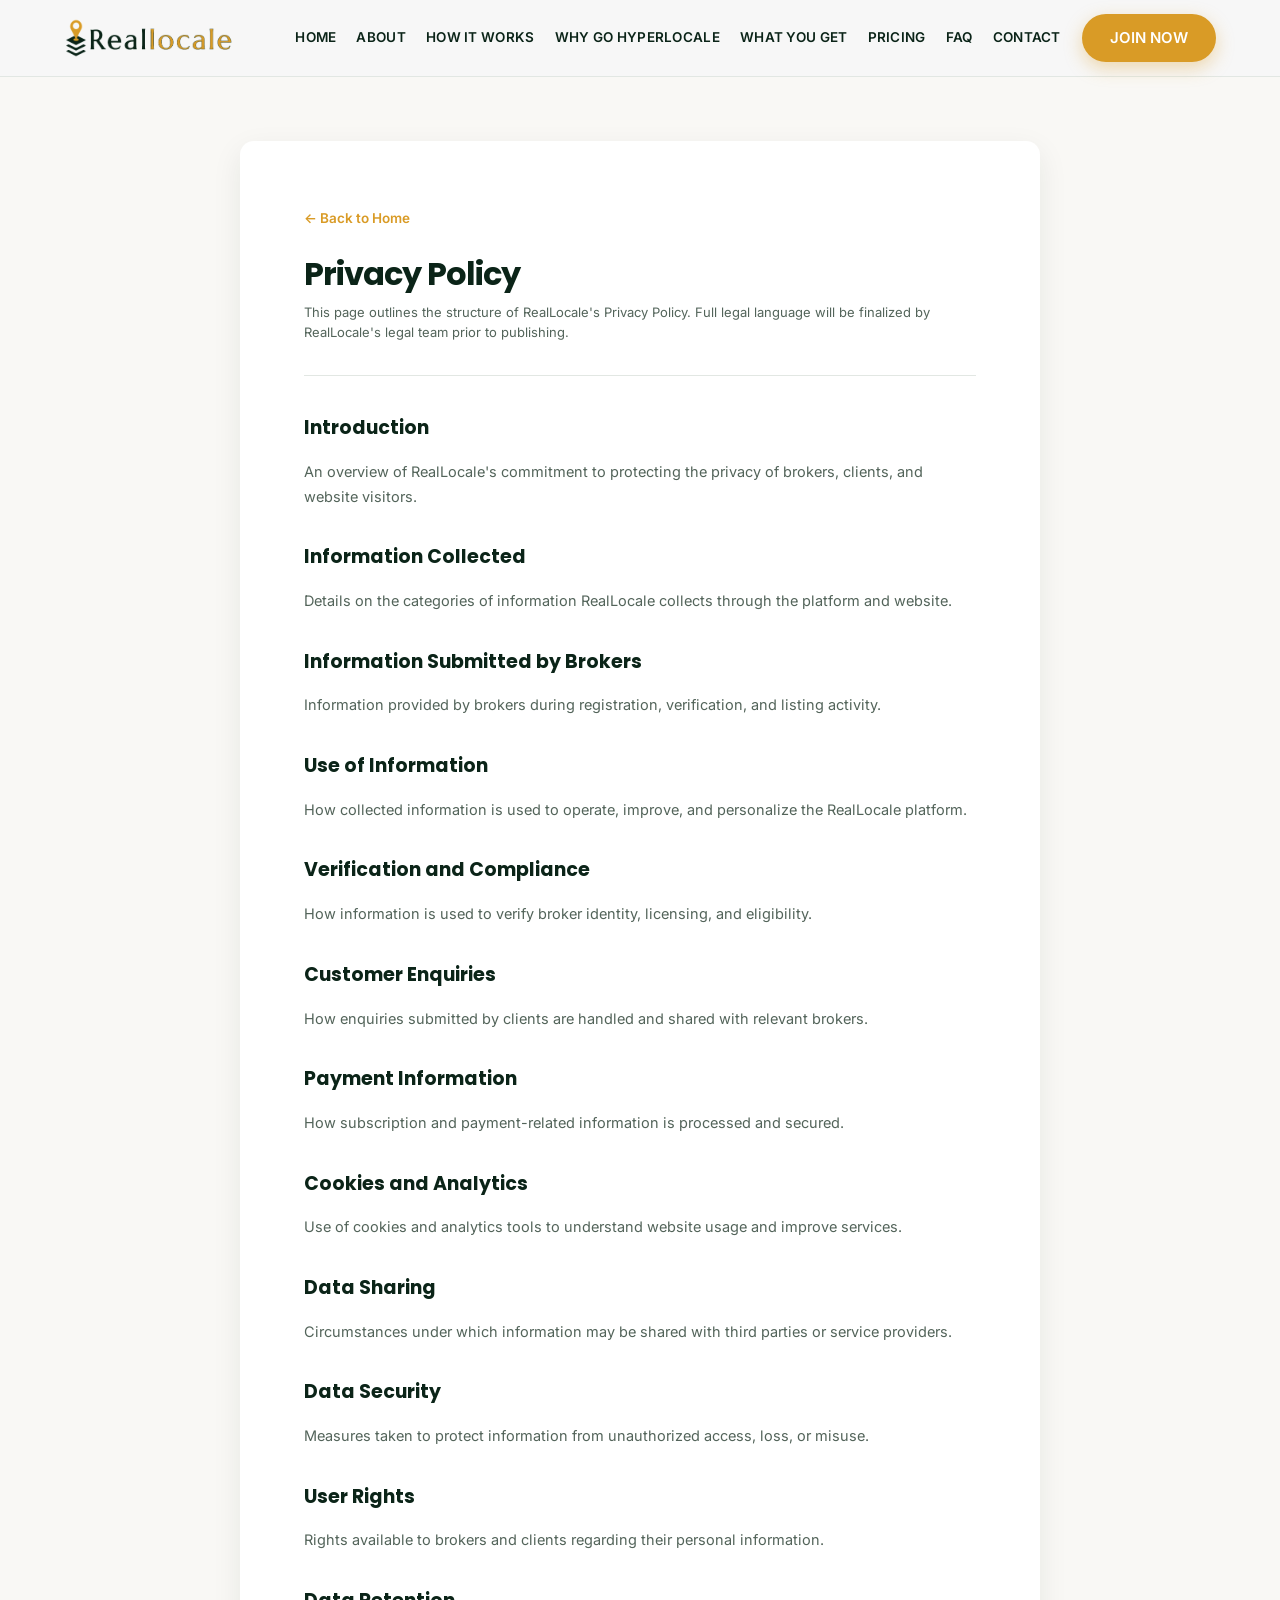
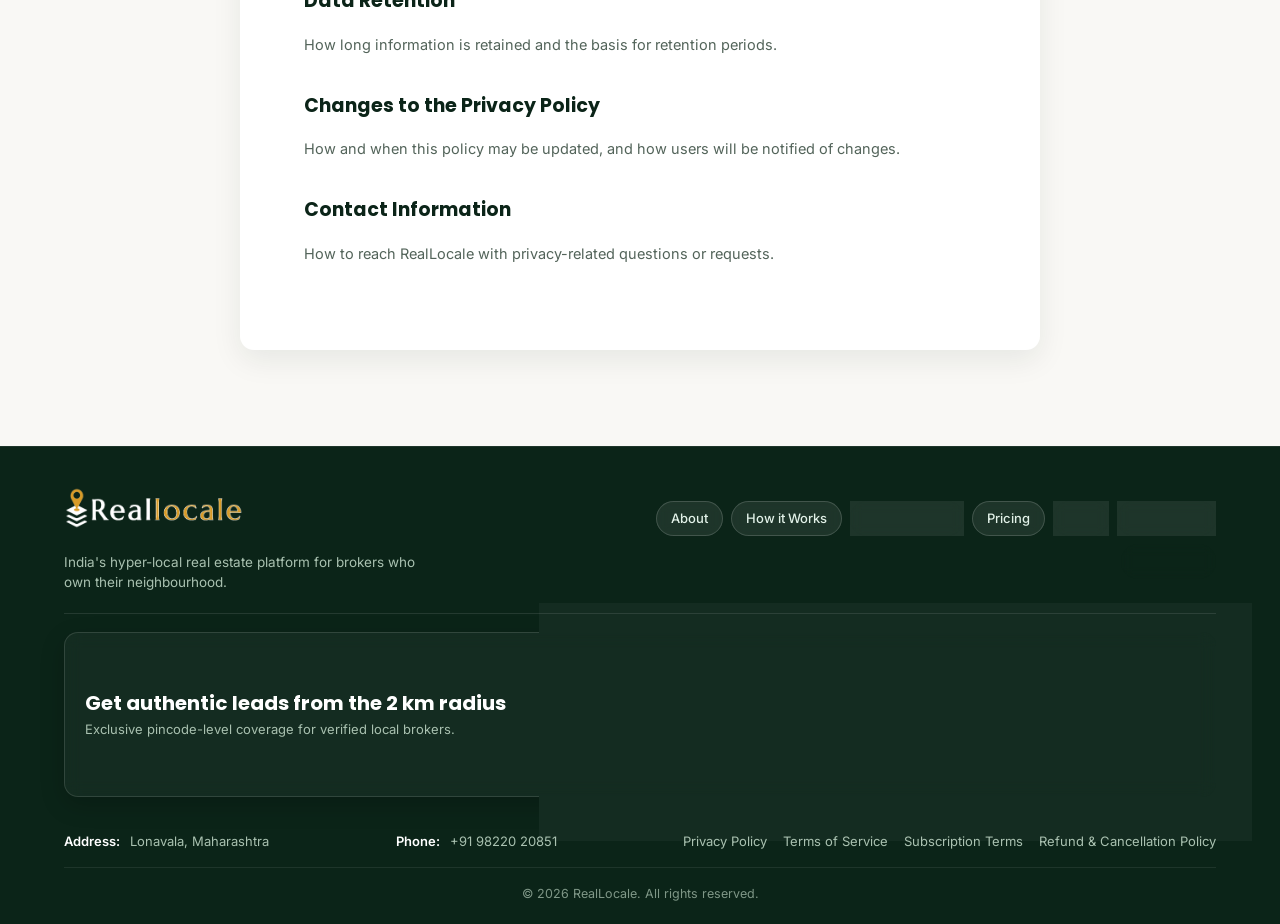
==== commit 76a70839: "add number" ====
--- a/privacy-policy.html
+++ b/privacy-policy.html
@@ -112,7 +112,7 @@
           <a href="index.html#pricing" class="footer-pill">Pricing</a>
           <a href="index.html#faq" class="footer-pill">FAQ</a>
           <a href="index.html#contact" class="footer-pill">Contact Us</a>
-          <a href="https://wa.me/918108432649" target="_blank" rel="noopener"
+          <a href="https://wa.me/919822020851" target="_blank" rel="noopener"
             class="footer-pill footer-pill-gold">WhatsApp</a>
         </div>
       </div>
--- a/css/style.css
+++ b/css/style.css
@@ -483,7 +483,7 @@
   border-radius: 20px;
   padding: 24px 36px;
   display: grid;
-  grid-template-columns: repeat(4, 1fr);
+  grid-template-columns: repeat(3, 1fr);
   gap: 28px;
   align-items: center;
   box-shadow: 0 18px 45px rgba(15, 38, 26, 0.22), 0 4px 12px rgba(0, 0, 0, 0.08);
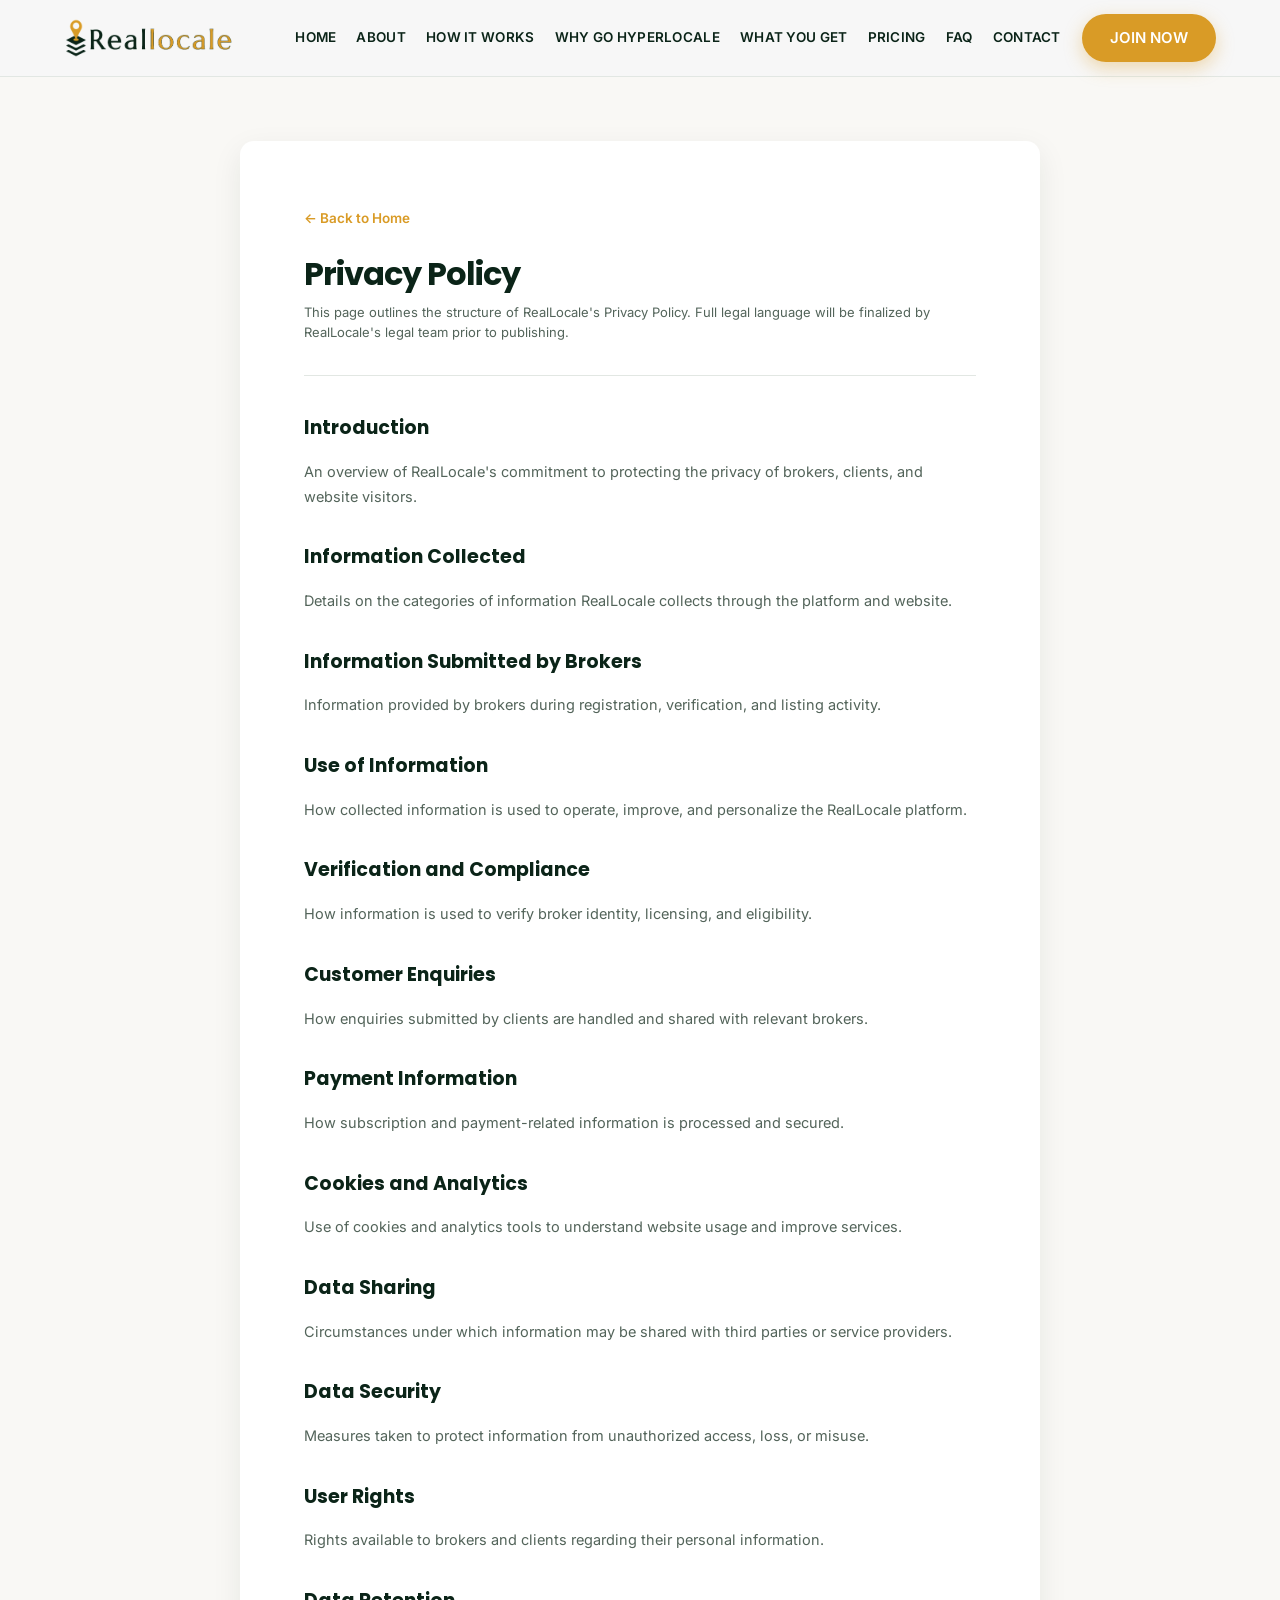
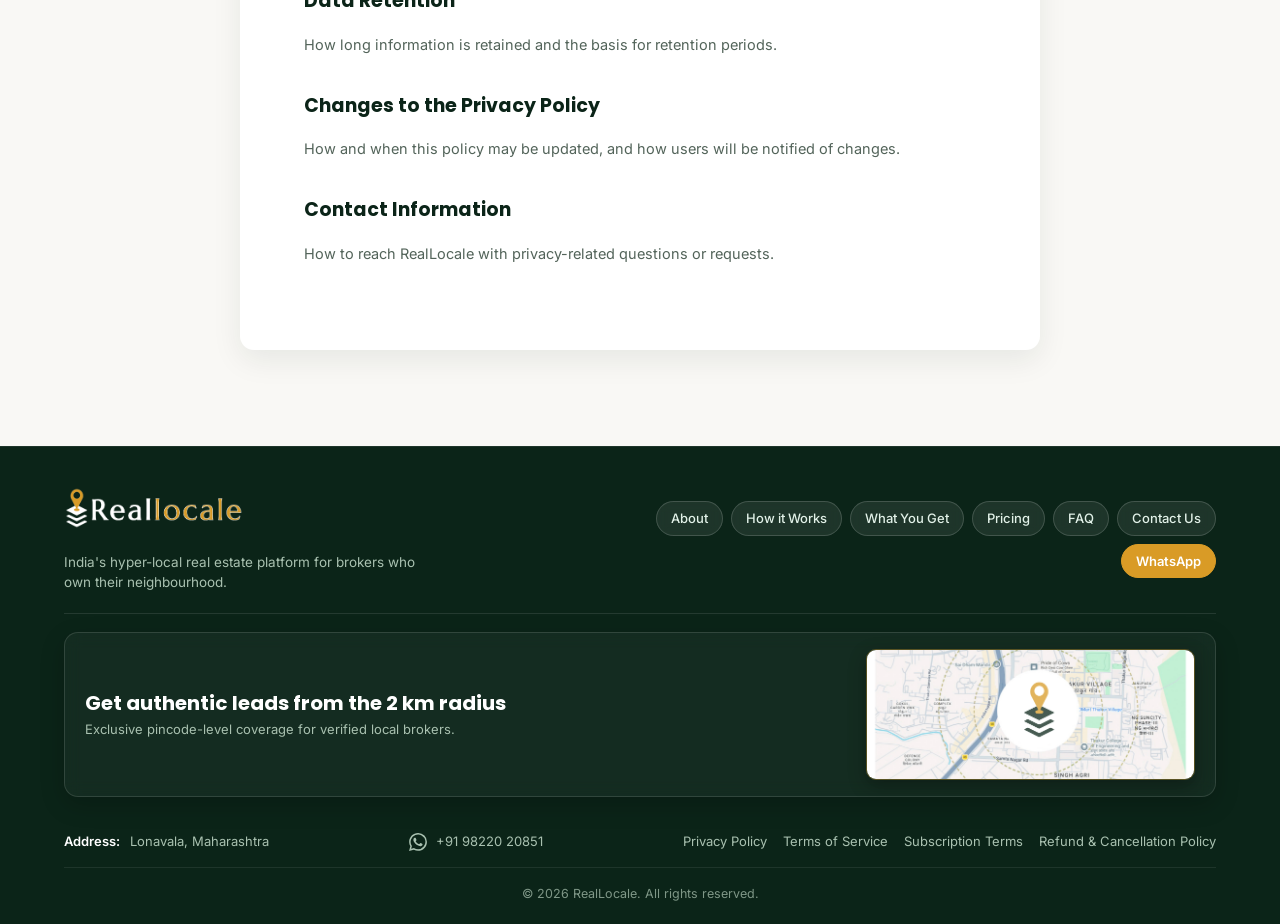
==== commit bf011450: "add" ====
--- a/privacy-policy.html
+++ b/privacy-policy.html
@@ -131,10 +131,16 @@
         <div class="footer-info-item">
           <strong>Address:</strong> Lonavala, Maharashtra
         </div>
-     <div class="footer-info-item">
-  <strong>Phone:</strong>
-  <a href="tel:+919822020851">+91 98220 20851</a>
-</div>
+  <div class="footer-info-item">
+          <a href="https://wa.me/919822020851" target="_blank" rel="noopener noreferrer">
+            <svg xmlns="http://www.w3.org/2000/svg" width="18" height="18" viewBox="0 0 24 24" fill="currentColor"
+              style="vertical-align: middle; margin-right: 5px;">
+              <path
+                d="M20.52 3.48A11.8 11.8 0 0 0 12.04 0C5.5 0 .18 5.32.18 11.86c0 2.09.55 4.13 1.59 5.93L.08 24l6.36-1.67a11.84 11.84 0 0 0 5.6 1.42h.01c6.54 0 11.86-5.32 11.86-11.86a11.8 11.8 0 0 0-3.39-8.41ZM12.04 21.7a9.83 9.83 0 0 1-5.01-1.37l-.36-.21-3.77.99 1.01-3.67-.23-.38a9.83 9.83 0 1 1 8.36 4.64Zm5.4-7.36c-.3-.15-1.77-.87-2.04-.97-.28-.1-.48-.15-.68.15-.2.3-.78.97-.96 1.17-.18.2-.35.22-.65.07-.3-.15-1.26-.46-2.4-1.46-.89-.79-1.49-1.77-1.67-2.07-.18-.3-.02-.46.13-.61.14-.13.3-.35.45-.52.15-.18.2-.3.3-.5.1-.2.05-.37-.03-.52-.08-.15-.68-1.64-.93-2.25-.24-.59-.49-.51-.68-.52h-.58c-.2 0-.52.07-.8.37-.27.3-1.05 1.02-1.05 2.5s1.08 2.9 1.23 3.1c.15.2 2.12 3.24 5.13 4.54.72.31 1.28.5 1.72.64.72.23 1.38.2 1.9.12.58-.09 1.77-.72 2.02-1.42.25-.7.25-1.3.18-1.42-.08-.13-.28-.2-.58-.35Z" />
+            </svg>
+            +91 98220 20851
+          </a>
+        </div>
         <div class="footer-legal-links">
           <a href="privacy-policy.html">Privacy Policy</a>
           <a href="terms-of-service.html">Terms of Service</a>
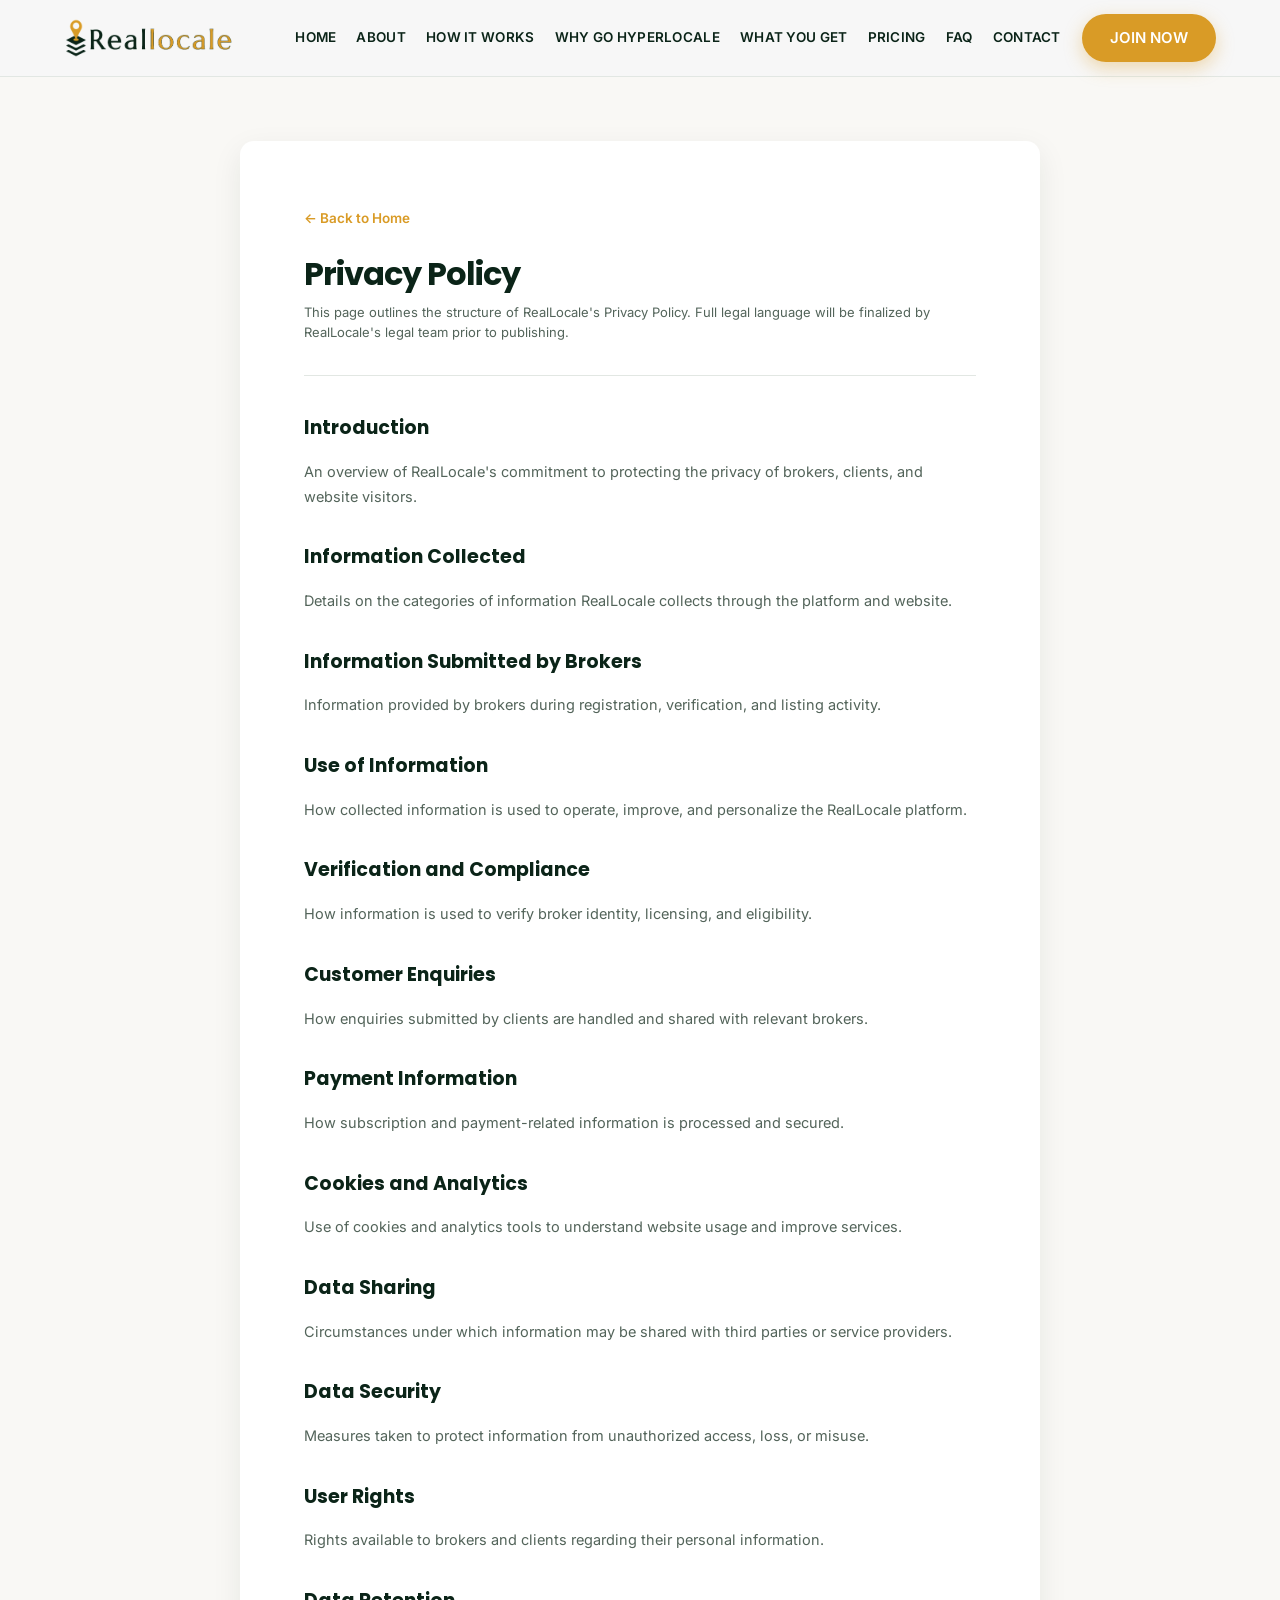
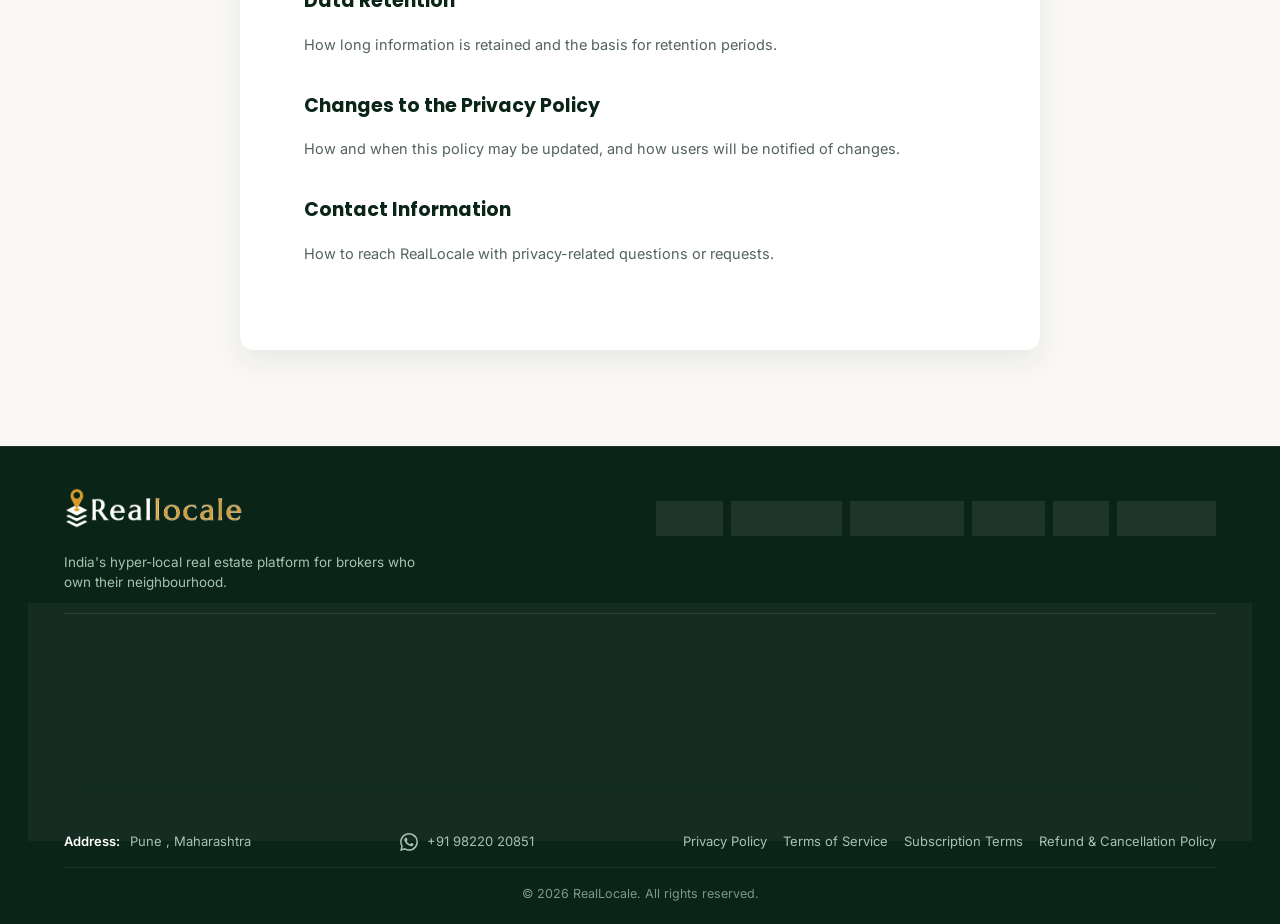
==== commit abc135f2: "pure adderes chenj" ====
--- a/privacy-policy.html
+++ b/privacy-policy.html
@@ -128,8 +128,9 @@
       </div>
       <!-- Contact Info & Legal Links Row -->
       <div class="footer-middle-row">
-        <div class="footer-info-item">
-          <strong>Address:</strong> Lonavala, Maharashtra
+          <div class="footer-info-item">
+          <strong>Address:</strong> Pune
+, Maharashtra
         </div>
   <div class="footer-info-item">
           <a href="https://wa.me/919822020851" target="_blank" rel="noopener noreferrer">
